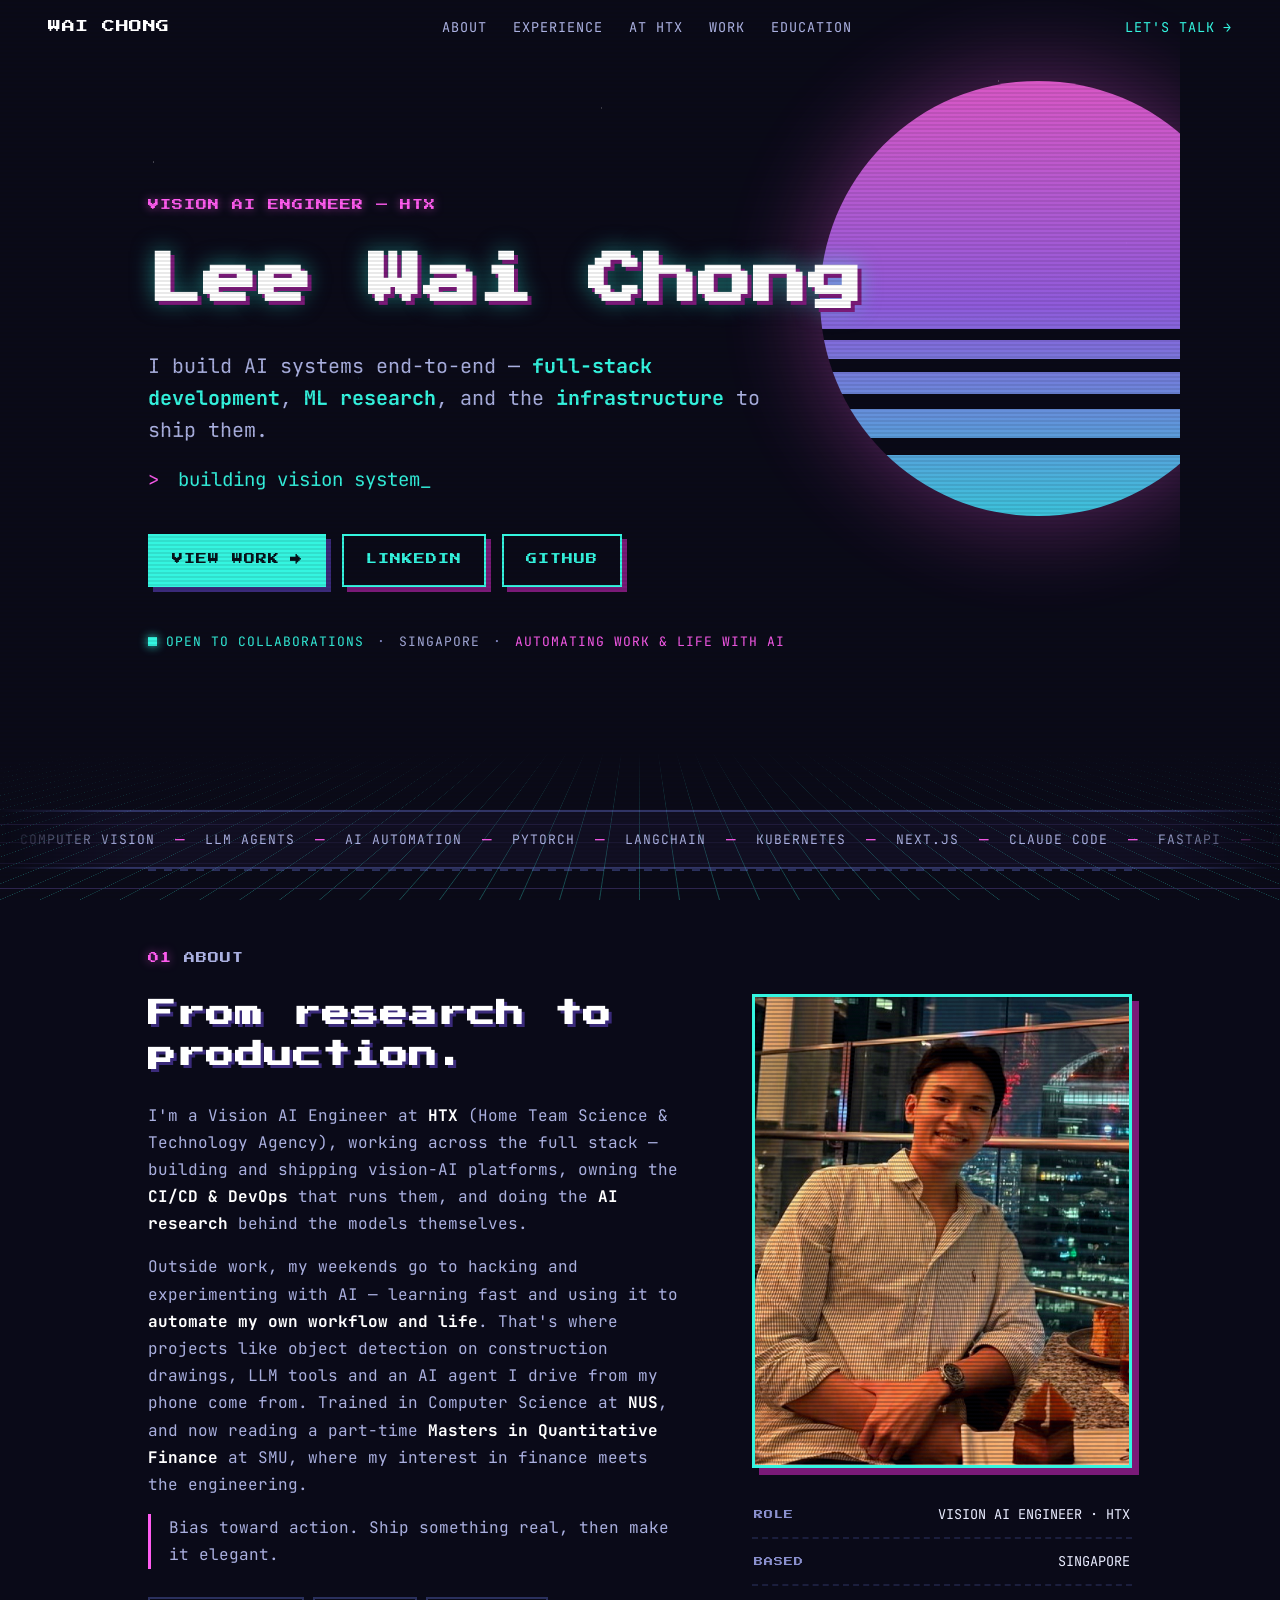
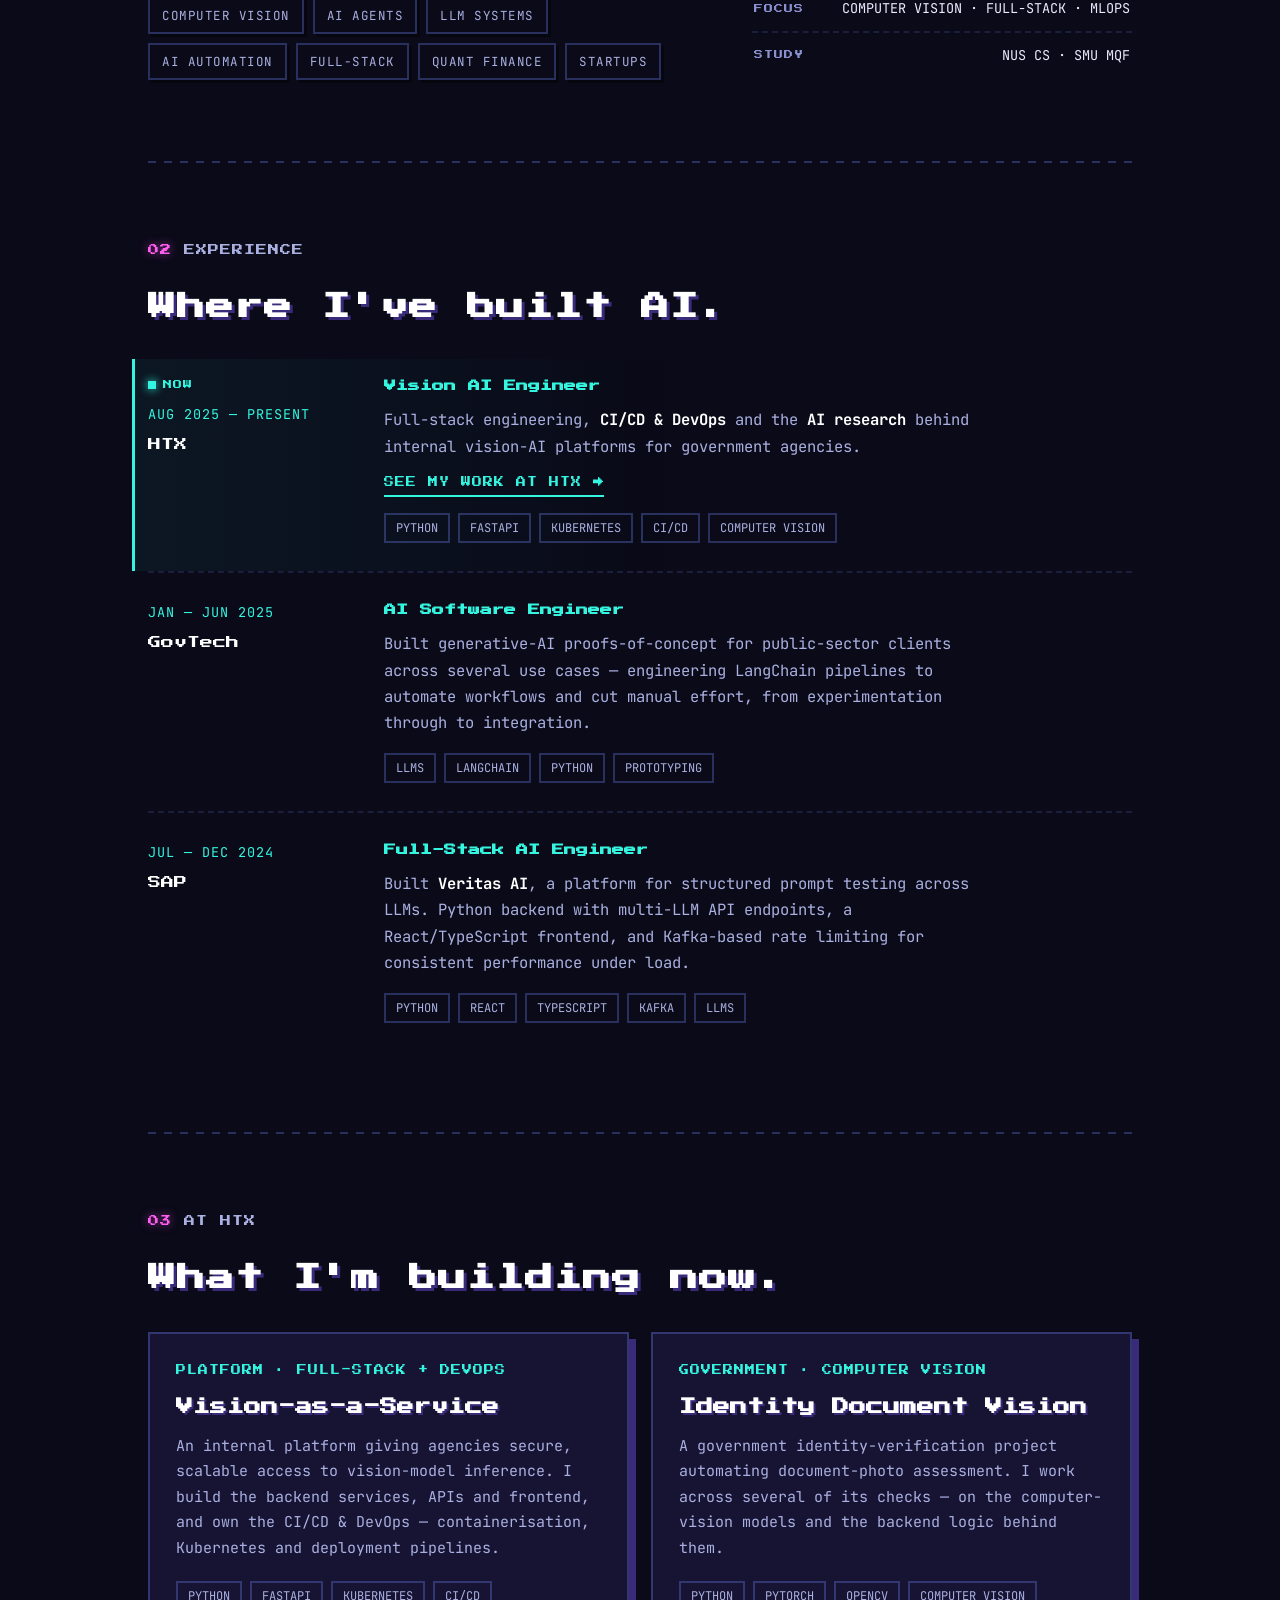
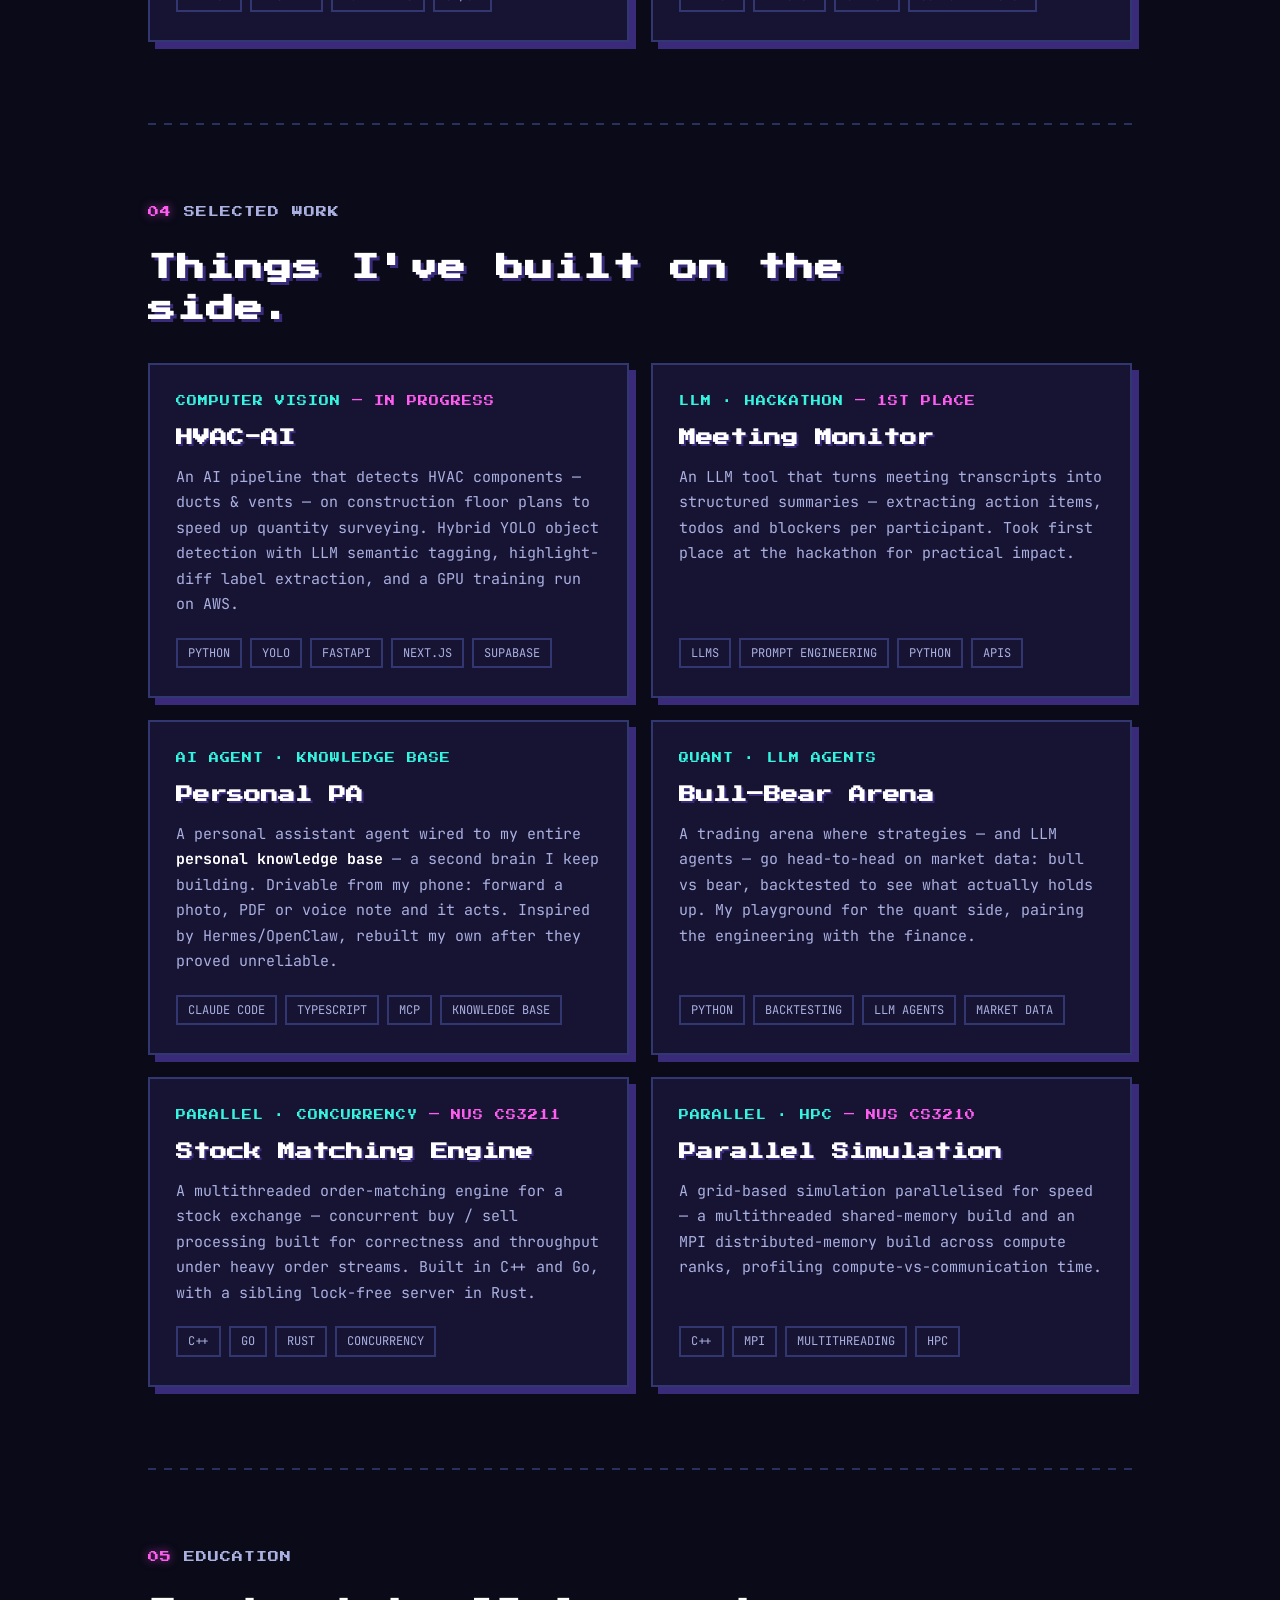
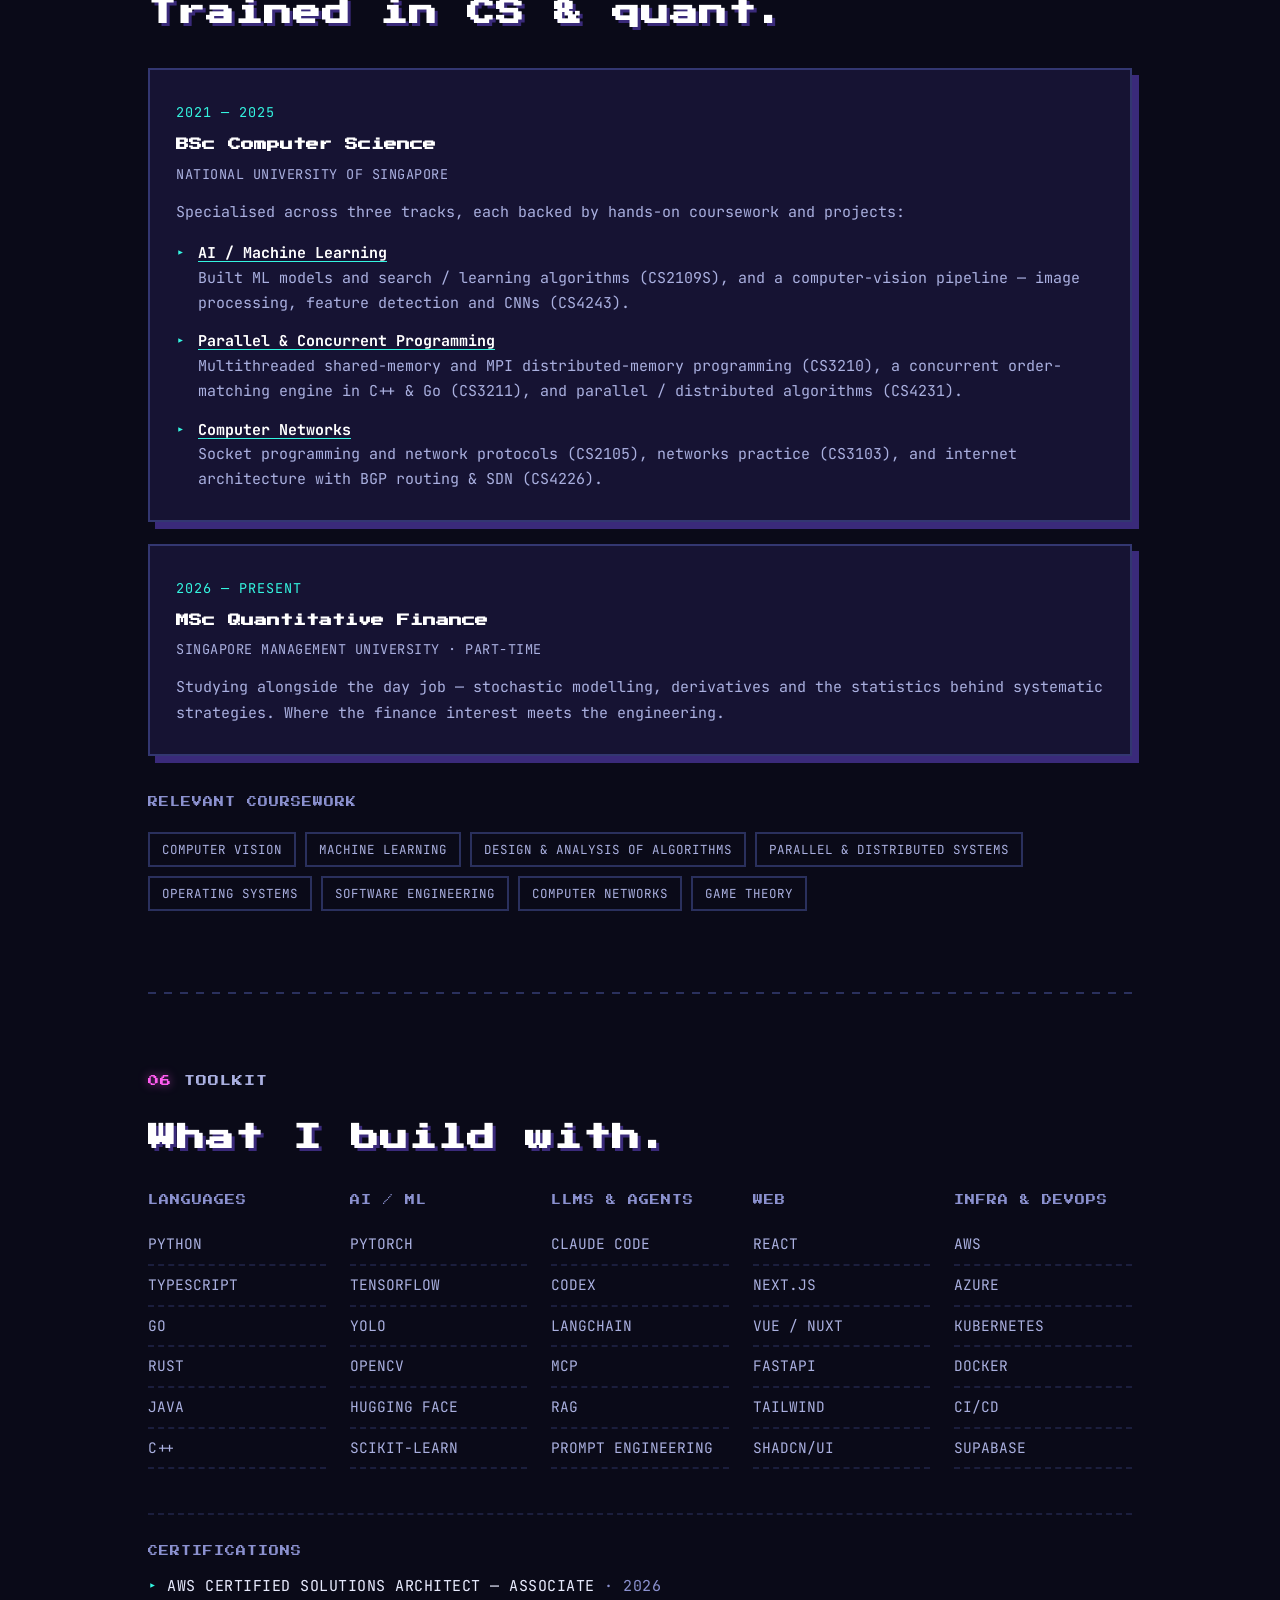
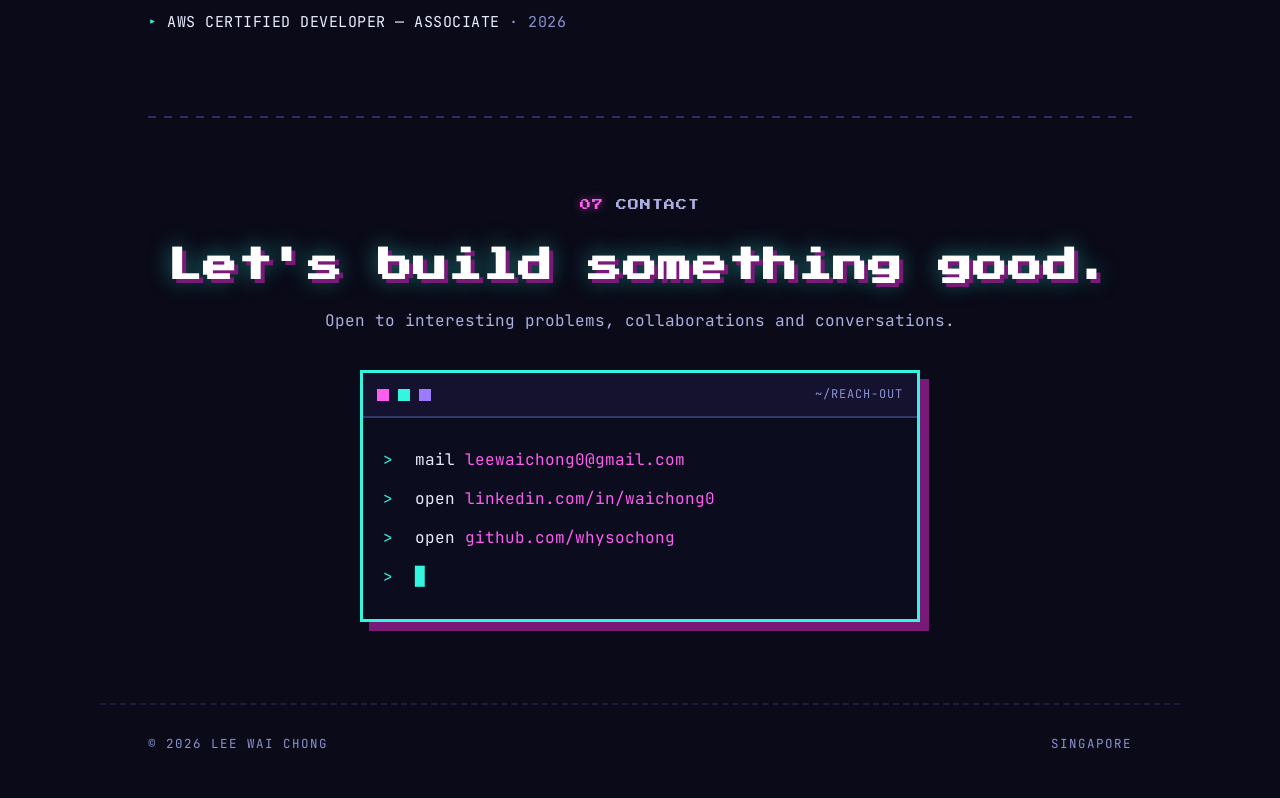
==== index.html @ 481d1ac8 "Personal site: retro-future 8-bit/synthwave profile page Static one-page profile/resume. Hero with s" ====
<!DOCTYPE html>
<html lang="en">
<head>
  <meta charset="UTF-8" />
  <meta name="viewport" content="width=device-width, initial-scale=1.0" />
  <title>Lee Wai Chong — Vision AI Engineer</title>
  <meta name="description" content="Lee Wai Chong — Vision AI Engineer at HTX. I build AI systems end-to-end: full-stack, ML research, and the infrastructure to ship them." />
  <meta property="og:title" content="Lee Wai Chong — Vision AI Engineer" />
  <meta property="og:description" content="I build AI systems end-to-end. HTX · NUS · SMU." />
  <meta property="og:type" content="website" />

  <link rel="preconnect" href="https://fonts.googleapis.com" />
  <link rel="preconnect" href="https://fonts.gstatic.com" crossorigin />
  <link href="https://fonts.googleapis.com/css2?family=JetBrains+Mono:wght@400;500;700&family=Press+Start+2P&display=swap" rel="stylesheet" />

  <link rel="stylesheet" href="styles.css" />
</head>
<body>
  <div class="stars" aria-hidden="true"></div>
  <div class="grid-floor" aria-hidden="true"></div>
  <div class="scanlines" aria-hidden="true"></div>

  <!-- Nav -->
  <header class="nav" id="nav">
    <a class="brand" href="#top">WAI CHONG</a>
    <nav class="nav-links">
      <a href="#about">About</a>
      <a href="#experience">Experience</a>
      <a href="#htx">At HTX</a>
      <a href="#work">Work</a>
      <a href="#education">Education</a>
    </nav>
    <a class="nav-cta" href="#contact">Let's talk <span>→</span></a>
  </header>

  <main id="top">
    <!-- HERO -->
    <section class="hero">
      <div class="sun" aria-hidden="true"></div>
      <div class="particles" aria-hidden="true"><i></i><i></i><i></i><i></i><i></i><i></i><i></i><i></i><i></i></div>
      <div class="hero-inner">
        <p class="eyebrow reveal">Vision AI Engineer — HTX</p>
        <h1 class="hero-name reveal" data-text="Lee Wai Chong">Lee Wai Chong</h1>
        <p class="hero-tagline reveal">
          I build AI systems end-to-end — <strong>full-stack development</strong>,
          <strong>ML research</strong>, and the <strong>infrastructure</strong> to ship them.
        </p>
        <p class="hero-type reveal"><span class="tp">&gt;</span> <span id="tw"></span><span class="tw-caret">_</span></p>
        <div class="hero-actions reveal">
          <a class="btn btn-solid" href="#work">View work <span>→</span></a>
          <a class="btn btn-line" href="https://sg.linkedin.com/in/waichong0" target="_blank" rel="noopener">LinkedIn</a>
          <a class="btn btn-line" href="https://github.com/whysochong" target="_blank" rel="noopener">GitHub</a>
        </div>
        <div class="hero-meta reveal">
          <span class="avail"><span class="dot"></span> Open to collaborations</span>
          <span class="sep">·</span>
          <span>Singapore</span>
          <span class="sep">·</span>
          <span class="creed">Automating work &amp; life with AI</span>
        </div>
      </div>
    </section>

    <!-- Tech marquee -->
    <div class="marquee" aria-hidden="true">
      <div class="marquee-track">
        <span>Computer Vision</span><i>—</i><span>LLM Agents</span><i>—</i><span>AI Automation</span><i>—</i><span>PyTorch</span><i>—</i><span>LangChain</span><i>—</i><span>Kubernetes</span><i>—</i><span>Next.js</span><i>—</i><span>Claude Code</span><i>—</i><span>FastAPI</span><i>—</i><span>AWS</span><i>—</i><span>Go</span><i>—</i><span>Rust</span><i>—</i>
        <span>Computer Vision</span><i>—</i><span>LLM Agents</span><i>—</i><span>AI Automation</span><i>—</i><span>PyTorch</span><i>—</i><span>LangChain</span><i>—</i><span>Kubernetes</span><i>—</i><span>Next.js</span><i>—</i><span>Claude Code</span><i>—</i><span>FastAPI</span><i>—</i><span>AWS</span><i>—</i><span>Go</span><i>—</i><span>Rust</span><i>—</i>
      </div>
    </div>

    <!-- ABOUT -->
    <section class="section" id="about">
      <div class="sec-label reveal"><span class="num">01</span> About</div>
      <div class="about-grid">
        <div class="about-lead reveal">
          <h2 class="sec-title">From research to production.</h2>
          <p>
            I'm a Vision AI Engineer at <strong>HTX</strong> (Home Team Science &amp; Technology Agency),
            working across the full stack — building and shipping vision-AI platforms, owning the
            <strong>CI/CD &amp; DevOps</strong> that runs them, and doing the <strong>AI research</strong>
            behind the models themselves.
          </p>
          <p>
            Outside work, my weekends go to hacking and experimenting with AI — learning fast and using
            it to <strong>automate my own workflow and life</strong>. That's where projects like object
            detection on construction drawings, LLM tools and an AI agent I drive from my phone come
            from. Trained in Computer Science at <strong>NUS</strong>, and now reading a part-time
            <strong>Masters in Quantitative Finance</strong> at SMU, where my interest in finance meets
            the engineering.
          </p>
          <p class="about-stance">
            Bias toward action. Ship something real, then make it elegant.
          </p>

          <ul class="focus-list">
            <li>Computer Vision</li>
            <li>AI Agents</li>
            <li>LLM Systems</li>
            <li>AI Automation</li>
            <li>Full-Stack</li>
            <li>Quant Finance</li>
            <li>Startups</li>
          </ul>
        </div>

        <aside class="about-side reveal">
          <figure class="portrait">
            <img src="assets/portrait.jpg" alt="Lee Wai Chong" loading="lazy" />
          </figure>
          <dl class="facts">
            <div><dt>Role</dt><dd>Vision AI Engineer · HTX</dd></div>
            <div><dt>Based</dt><dd>Singapore</dd></div>
            <div><dt>Focus</dt><dd>Computer Vision · Full-Stack · MLOps</dd></div>
            <div><dt>Study</dt><dd>NUS CS · SMU MQF</dd></div>
          </dl>
        </aside>
      </div>
    </section>

    <!-- EXPERIENCE -->
    <section class="section" id="experience">
      <div class="sec-label reveal"><span class="num">02</span> Experience</div>
      <h2 class="sec-title reveal">Where I've built AI.</h2>

      <ol class="xp">
        <li class="xp-item current reveal">
          <div class="xp-meta">
            <span class="now-badge"><span class="dot"></span> Now</span>
            <span class="xp-date">Aug 2025 — Present</span>
            <span class="xp-co">HTX</span>
          </div>
          <div class="xp-body">
            <h3>Vision AI Engineer</h3>
            <p>
              Full-stack engineering, <strong>CI/CD &amp; DevOps</strong> and the <strong>AI research</strong>
              behind internal vision-AI platforms for government agencies.
            </p>
            <a class="xp-link" href="#htx">See my work at HTX →</a>
            <ul class="xp-tags"><li>Python</li><li>FastAPI</li><li>Kubernetes</li><li>CI/CD</li><li>Computer Vision</li></ul>
          </div>
        </li>
        <li class="xp-item reveal">
          <div class="xp-meta">
            <span class="xp-date">Jan — Jun 2025</span>
            <span class="xp-co">GovTech</span>
          </div>
          <div class="xp-body">
            <h3>AI Software Engineer</h3>
            <p>
              Built generative-AI proofs-of-concept for public-sector clients across several use cases —
              engineering LangChain pipelines to automate workflows and cut manual effort, from
              experimentation through to integration.
            </p>
            <ul class="xp-tags"><li>LLMs</li><li>LangChain</li><li>Python</li><li>Prototyping</li></ul>
          </div>
        </li>
        <li class="xp-item reveal">
          <div class="xp-meta">
            <span class="xp-date">Jul — Dec 2024</span>
            <span class="xp-co">SAP</span>
          </div>
          <div class="xp-body">
            <h3>Full-Stack AI Engineer</h3>
            <p>
              Built <strong>Veritas AI</strong>, a platform for structured prompt testing across LLMs.
              Python backend with multi-LLM API endpoints, a React/TypeScript frontend, and Kafka-based
              rate limiting for consistent performance under load.
            </p>
            <ul class="xp-tags"><li>Python</li><li>React</li><li>TypeScript</li><li>Kafka</li><li>LLMs</li></ul>
          </div>
        </li>
      </ol>
    </section>

    <!-- AT HTX -->
    <section class="section" id="htx">
      <div class="sec-label reveal"><span class="num">03</span> At HTX</div>
      <h2 class="sec-title reveal">What I'm building now.</h2>
      <div class="work-grid">
        <article class="card reveal">
          <span class="card-cat">Platform · Full-Stack + DevOps</span>
          <h3 class="card-title">Vision-as-a-Service</h3>
          <p class="card-desc">
            An internal platform giving agencies secure, scalable access to vision-model inference. I
            build the backend services, APIs and frontend, and own the CI/CD &amp; DevOps —
            containerisation, Kubernetes and deployment pipelines.
          </p>
          <ul class="card-tags"><li>Python</li><li>FastAPI</li><li>Kubernetes</li><li>CI/CD</li></ul>
        </article>
        <article class="card reveal">
          <span class="card-cat">Government · Computer Vision</span>
          <h3 class="card-title">Identity Document Vision</h3>
          <p class="card-desc">
            A government identity-verification project automating document-photo assessment. I work
            across several of its checks — on the computer-vision models and the backend logic
            behind them.
          </p>
          <ul class="card-tags"><li>Python</li><li>PyTorch</li><li>OpenCV</li><li>Computer Vision</li></ul>
        </article>
      </div>
    </section>

    <!-- WORK -->
    <section class="section" id="work">
      <div class="sec-label reveal"><span class="num">04</span> Selected Work</div>
      <h2 class="sec-title reveal">Things I've built on the side.</h2>

      <div class="work-grid">
        <article class="card reveal">
          <span class="card-cat">Computer Vision <em>— in progress</em></span>
          <h3 class="card-title">HVAC-AI</h3>
          <p class="card-desc">
            An AI pipeline that detects HVAC components — ducts &amp; vents — on construction floor plans
            to speed up quantity surveying. Hybrid YOLO object detection with LLM semantic tagging,
            highlight-diff label extraction, and a GPU training run on AWS.
          </p>
          <ul class="card-tags"><li>Python</li><li>YOLO</li><li>FastAPI</li><li>Next.js</li><li>Supabase</li></ul>
        </article>

        <article class="card reveal">
          <span class="card-cat">LLM · Hackathon <em>— 1st place</em></span>
          <h3 class="card-title">Meeting Monitor</h3>
          <p class="card-desc">
            An LLM tool that turns meeting transcripts into structured summaries — extracting action
            items, todos and blockers per participant. Took first place at the hackathon for practical
            impact.
          </p>
          <ul class="card-tags"><li>LLMs</li><li>Prompt Engineering</li><li>Python</li><li>APIs</li></ul>
        </article>

        <article class="card reveal">
          <span class="card-cat">AI Agent · Knowledge Base</span>
          <h3 class="card-title">Personal PA</h3>
          <p class="card-desc">
            A personal assistant agent wired to my entire <strong>personal knowledge base</strong> — a
            second brain I keep building. Drivable from my phone: forward a photo, PDF or voice note and
            it acts. Inspired by Hermes/OpenClaw, rebuilt my own after they proved unreliable.
          </p>
          <ul class="card-tags"><li>Claude Code</li><li>TypeScript</li><li>MCP</li><li>Knowledge Base</li></ul>
        </article>

        <article class="card reveal">
          <span class="card-cat">Quant · LLM Agents</span>
          <h3 class="card-title">Bull–Bear Arena</h3>
          <p class="card-desc">
            A trading arena where strategies — and LLM agents — go head-to-head on market data: bull vs
            bear, backtested to see what actually holds up. My playground for the quant side, pairing the
            engineering with the finance.
          </p>
          <ul class="card-tags"><li>Python</li><li>Backtesting</li><li>LLM Agents</li><li>Market Data</li></ul>
        </article>

        <article class="card reveal">
          <span class="card-cat">Parallel · Concurrency <em>— NUS CS3211</em></span>
          <h3 class="card-title">Stock Matching Engine</h3>
          <p class="card-desc">
            A multithreaded order-matching engine for a stock exchange — concurrent buy / sell
            processing built for correctness and throughput under heavy order streams. Built in C++ and
            Go, with a sibling lock-free server in Rust.
          </p>
          <ul class="card-tags"><li>C++</li><li>Go</li><li>Rust</li><li>Concurrency</li></ul>
        </article>

        <article class="card reveal">
          <span class="card-cat">Parallel · HPC <em>— NUS CS3210</em></span>
          <h3 class="card-title">Parallel Simulation</h3>
          <p class="card-desc">
            A grid-based simulation parallelised for speed — a multithreaded shared-memory build and an
            MPI distributed-memory build across compute ranks, profiling compute-vs-communication time.
          </p>
          <ul class="card-tags"><li>C++</li><li>MPI</li><li>Multithreading</li><li>HPC</li></ul>
        </article>
      </div>
    </section>

    <!-- EDUCATION -->
    <section class="section" id="education">
      <div class="sec-label reveal"><span class="num">05</span> Education</div>
      <h2 class="sec-title reveal">Trained in CS &amp; quant.</h2>

      <div class="edu-grid">
        <div class="edu-card reveal">
          <span class="edu-when">2021 — 2025</span>
          <h3>BSc Computer Science</h3>
          <p class="edu-school">National University of Singapore</p>
          <p class="edu-note">Specialised across three tracks, each backed by hands-on coursework and projects:</p>
          <ul class="spec-list">
            <li>
              <strong><u>AI / Machine Learning</u></strong><br />
              Built ML models and search / learning algorithms (CS2109S), and a computer-vision pipeline
              — image processing, feature detection and CNNs (CS4243).
            </li>
            <li>
              <strong><u>Parallel &amp; Concurrent Programming</u></strong><br />
              Multithreaded shared-memory and MPI distributed-memory programming (CS3210), a concurrent
              order-matching engine in C++ &amp; Go (CS3211), and parallel / distributed algorithms (CS4231).
            </li>
            <li>
              <strong><u>Computer Networks</u></strong><br />
              Socket programming and network protocols (CS2105), networks practice (CS3103), and internet
              architecture with BGP routing &amp; SDN (CS4226).
            </li>
          </ul>
        </div>
        <div class="edu-card reveal">
          <span class="edu-when">2026 — Present</span>
          <h3>MSc Quantitative Finance</h3>
          <p class="edu-school">Singapore Management University · part-time</p>
          <p class="edu-note">
            Studying alongside the day job — stochastic modelling, derivatives and the statistics behind
            systematic strategies. Where the finance interest meets the engineering.
          </p>
        </div>
      </div>

      <div class="edu-course reveal">
        <span class="mini-label">Relevant coursework</span>
        <ul class="chips">
          <li>Computer Vision</li><li>Machine Learning</li><li>Design &amp; Analysis of Algorithms</li>
          <li>Parallel &amp; Distributed Systems</li><li>Operating Systems</li><li>Software Engineering</li>
          <li>Computer Networks</li><li>Game Theory</li>
        </ul>
      </div>
    </section>

    <!-- TOOLKIT -->
    <section class="section" id="stack">
      <div class="sec-label reveal"><span class="num">06</span> Toolkit</div>
      <h2 class="sec-title reveal">What I build with.</h2>

      <div class="stack-grid">
        <div class="stack-col reveal">
          <span class="mini-label">Languages</span>
          <ul><li>Python</li><li>TypeScript</li><li>Go</li><li>Rust</li><li>Java</li><li>C++</li></ul>
        </div>
        <div class="stack-col reveal">
          <span class="mini-label">AI / ML</span>
          <ul><li>PyTorch</li><li>TensorFlow</li><li>YOLO</li><li>OpenCV</li><li>Hugging Face</li><li>scikit-learn</li></ul>
        </div>
        <div class="stack-col reveal">
          <span class="mini-label">LLMs &amp; Agents</span>
          <ul><li>Claude Code</li><li>Codex</li><li>LangChain</li><li>MCP</li><li>RAG</li><li>Prompt Engineering</li></ul>
        </div>
        <div class="stack-col reveal">
          <span class="mini-label">Web</span>
          <ul><li>React</li><li>Next.js</li><li>Vue / Nuxt</li><li>FastAPI</li><li>Tailwind</li><li>shadcn/ui</li></ul>
        </div>
        <div class="stack-col reveal">
          <span class="mini-label">Infra &amp; DevOps</span>
          <ul><li>AWS</li><li>Azure</li><li>Kubernetes</li><li>Docker</li><li>CI/CD</li><li>Supabase</li></ul>
        </div>
      </div>

      <div class="certs reveal">
        <span class="mini-label">Certifications</span>
        <ul class="cert-list">
          <li>AWS Certified Solutions Architect — Associate <span class="dim">· 2026</span></li>
          <li>AWS Certified Developer — Associate <span class="dim">· 2026</span></li>
        </ul>
      </div>
    </section>

    <!-- CONTACT -->
    <section class="section contact" id="contact">
      <div class="sec-label reveal"><span class="num">07</span> Contact</div>
      <h2 class="contact-title reveal">Let's build something good.</h2>
      <p class="contact-sub reveal">Open to interesting problems, collaborations and conversations.</p>

      <div class="terminal reveal">
        <div class="term-bar">
          <span class="tdot"></span><span class="tdot"></span><span class="tdot"></span>
          <span class="term-name">~/reach-out</span>
        </div>
        <div class="term-body">
          <p><span class="tp">&gt;</span> mail <a href="mailto:leewaichong0@gmail.com">leewaichong0@gmail.com</a></p>
          <p><span class="tp">&gt;</span> open <a href="https://sg.linkedin.com/in/waichong0" target="_blank" rel="noopener">linkedin.com/in/waichong0</a></p>
          <p><span class="tp">&gt;</span> open <a href="https://github.com/whysochong" target="_blank" rel="noopener">github.com/whysochong</a></p>
          <p class="term-last"><span class="tp">&gt;</span> <span class="tcaret">█</span></p>
        </div>
      </div>
    </section>

    <footer class="footer">
      <span>© <span id="year"></span> Lee Wai Chong</span>
      <span class="foot-loc">Singapore</span>
    </footer>
  </main>

  <script src="script.js"></script>
</body>
</html>
---- styles.css ----
/* ============================================================
   Lee Wai Chong — Vision AI Engineer
   Aesthetic: retro-future 8-bit / synthwave arcade.
   Pixel titles (Press Start 2P) + readable mono body
   (JetBrains Mono). Neon on deep indigo, CRT scanlines,
   synthwave grid floor, pixel-window panels.
   ============================================================ */

:root {
  --bg:       #0a0a18;
  --bg-2:     #14122e;
  --panel:    #161333;
  --panel-2:  #1d1942;

  --text:     #e9ecff;
  --muted:    #aab0e0;
  --dim:      #8b91cf;

  --cyan:     #34f5e0;
  --magenta:  #ff5cf0;
  --violet:   #9d7bff;
  --magenta-deep: #7a1a78;
  --violet-deep:  #3a2a7a;

  --line:     rgba(120, 140, 255, 0.16);
  --line-2:   rgba(120, 140, 255, 0.30);

  --font-pixel: 'Press Start 2P', monospace;
  --font-body:  'JetBrains Mono', ui-monospace, monospace;

  --maxw: 1080px;
  --ease: cubic-bezier(0.22, 1, 0.36, 1);
}

* { margin: 0; padding: 0; box-sizing: border-box; }
html { scroll-behavior: smooth; -webkit-font-smoothing: antialiased; }
body {
  background: var(--bg); color: var(--text);
  font-family: var(--font-body); font-size: 16px; line-height: 1.7;
  position: relative; overflow-x: hidden;
}
a { color: inherit; text-decoration: none; }
strong { color: #fff; font-weight: 700; }
::selection { background: var(--magenta); color: #0a0a18; }

/* ---------- Background ---------- */
.stars {
  position: fixed; inset: 0; z-index: -3; pointer-events: none;
  background-image:
    radial-gradient(1px 1px at 12% 18%, rgba(255,255,255,0.7), transparent),
    radial-gradient(1px 1px at 28% 42%, rgba(52,245,224,0.6), transparent),
    radial-gradient(1px 1px at 47% 12%, rgba(255,255,255,0.5), transparent),
    radial-gradient(1px 1px at 63% 33%, rgba(157,123,255,0.6), transparent),
    radial-gradient(1px 1px at 78% 9%, rgba(255,255,255,0.6), transparent),
    radial-gradient(1px 1px at 88% 27%, rgba(255,92,240,0.5), transparent),
    radial-gradient(1px 1px at 38% 60%, rgba(255,255,255,0.4), transparent),
    radial-gradient(1px 1px at 70% 55%, rgba(52,245,224,0.4), transparent);
  background-repeat: no-repeat;
  -webkit-mask-image: linear-gradient(180deg, #000 0%, transparent 60%);
  mask-image: linear-gradient(180deg, #000 0%, transparent 60%);
}
.grid-floor { position: fixed; bottom: 0; left: 0; right: 0; height: 40vh; z-index: -3; pointer-events: none; perspective: 340px; opacity: 0.3; }
.grid-floor::before {
  content: ""; position: absolute; inset: -60% -50% 0 -50%;
  transform: rotateX(75deg); transform-origin: bottom center;
  background-image:
    repeating-linear-gradient(90deg, transparent 0 39px, var(--cyan) 39px 40px),
    repeating-linear-gradient(0deg, transparent 0 39px, var(--violet) 39px 40px);
  background-size: 40px 40px;
  -webkit-mask-image: linear-gradient(0deg, #000, transparent 72%);
  mask-image: linear-gradient(0deg, #000, transparent 72%);
  animation: floor 2.6s linear infinite;
}
@keyframes floor { to { background-position: 0 40px, 0 40px; } }
.scanlines {
  position: fixed; inset: 0; z-index: 60; pointer-events: none; opacity: 0.28; mix-blend-mode: multiply;
  background: repeating-linear-gradient(0deg, rgba(0,0,0,0) 0 2px, rgba(0,0,0,0.3) 2px 4px);
}

/* ---------- Nav ---------- */
.nav {
  position: fixed; top: 0; left: 0; right: 0; z-index: 100;
  display: flex; align-items: center; justify-content: space-between;
  padding: 16px clamp(18px, 5vw, 48px);
  transition: background 0.3s, border-color 0.3s; border-bottom: 2px solid transparent;
}
.nav.scrolled { background: rgba(10, 10, 24, 0.88); border-bottom-color: var(--line-2); }
.brand { font-family: var(--font-pixel); font-size: 13px; color: #fff; letter-spacing: 0.5px; }
.nav-links { display: flex; gap: 26px; }
.nav-links a { font-size: 13.5px; text-transform: uppercase; letter-spacing: 1px; color: var(--muted); transition: color 0.2s, text-shadow 0.2s; }
.nav-links a:hover { color: var(--cyan); text-shadow: 0 0 10px var(--cyan); }
.nav-cta { font-size: 13.5px; text-transform: uppercase; letter-spacing: 1px; color: var(--cyan); display: inline-flex; gap: 8px; }
.nav-cta span { transition: transform 0.2s var(--ease); }
.nav-cta:hover span { transform: translateX(4px); }
@media (max-width: 760px) { .nav-links { display: none; } }

/* ---------- Hero ---------- */
.hero { min-height: 90vh; display: flex; align-items: center; max-width: var(--maxw); margin: 0 auto; padding: 118px clamp(18px, 5vw, 48px) 78px; position: relative; overflow: hidden; }
.hero::after {
  content: ""; position: absolute; left: 0; right: 0; top: -4px; height: 2px; pointer-events: none; z-index: 2;
  background: linear-gradient(90deg, transparent, rgba(52, 245, 224, 0.5) 50%, transparent);
  animation: heroSweep 7s ease-in-out infinite;
}
@keyframes heroSweep { 0%, 100% { transform: translateY(0); opacity: 0; } 8% { opacity: 0.5; } 88% { opacity: 0.5; } 99% { transform: translateY(86vh); opacity: 0; } }

/* RGB-split glitch on the name (fires briefly each cycle) */
.hero-name { position: relative; }
.hero-name::before, .hero-name::after {
  content: attr(data-text); position: absolute; top: 0; left: 0; width: 100%;
  color: #fff; letter-spacing: inherit; pointer-events: none; opacity: 0;
}
.hero-name::before { text-shadow: -2px 0 var(--magenta); animation: glitchA 3.2s infinite; }
.hero-name::after  { text-shadow: 2px 0 var(--cyan);     animation: glitchB 3.5s infinite; }
@keyframes glitchA {
  0%, 90%, 100% { opacity: 0; transform: translateX(0); -webkit-clip-path: inset(0 0 100% 0); clip-path: inset(0 0 100% 0); }
  91% { opacity: 0.85; transform: translateX(-3px); -webkit-clip-path: inset(8% 0 64% 0); clip-path: inset(8% 0 64% 0); }
  93% { opacity: 0.85; transform: translateX(3px);  -webkit-clip-path: inset(52% 0 20% 0); clip-path: inset(52% 0 20% 0); }
  95% { opacity: 0.85; transform: translateX(-2px); -webkit-clip-path: inset(28% 0 46% 0); clip-path: inset(28% 0 46% 0); }
  97% { opacity: 0; transform: translateX(0); }
}
@keyframes glitchB {
  0%, 90%, 100% { opacity: 0; transform: translateX(0); -webkit-clip-path: inset(0 0 100% 0); clip-path: inset(0 0 100% 0); }
  92% { opacity: 0.85; transform: translateX(3px);  -webkit-clip-path: inset(20% 0 54% 0); clip-path: inset(20% 0 54% 0); }
  94% { opacity: 0.85; transform: translateX(-3px); -webkit-clip-path: inset(60% 0 12% 0); clip-path: inset(60% 0 12% 0); }
  96% { opacity: 0.85; transform: translateX(2px);  -webkit-clip-path: inset(40% 0 36% 0); clip-path: inset(40% 0 36% 0); }
  97% { opacity: 0; transform: translateX(0); }
}
.hero-inner { width: 100%; position: relative; z-index: 1; }

/* synthwave sun rising behind the hero */
.sun {
  position: absolute; z-index: 0; pointer-events: none;
  top: 10%; right: -7%; width: clamp(240px, 34vw, 460px); height: clamp(240px, 34vw, 460px); border-radius: 50%;
  background:
    linear-gradient(180deg, transparent 0 57%, var(--bg) 57% 59.5%, transparent 59.5% 64%, var(--bg) 64% 67%, transparent 67% 72%, var(--bg) 72% 75.5%, transparent 75.5% 82%, var(--bg) 82% 86%, transparent 86% 100%),
    linear-gradient(180deg, #ff66e6 0%, #a86bff 52%, #46e6ff 100%);
  filter: drop-shadow(0 0 50px rgba(255, 92, 240, 0.45));
  opacity: 0.85; animation: sunRise 1.3s var(--ease) both, sunPulse 5s ease-in-out 1.3s infinite;
}
@keyframes sunRise { from { transform: translateY(150px); opacity: 0; } to { transform: translateY(0); opacity: 0.85; } }
@keyframes sunPulse {
  0%, 100% { transform: translateY(0) scale(1); filter: drop-shadow(0 0 44px rgba(255, 92, 240, 0.4)); }
  50% { transform: translateY(-10px) scale(1.03); filter: drop-shadow(0 0 74px rgba(120, 140, 255, 0.55)); }
}

/* floating pixel particles */
.particles { position: absolute; inset: 0; z-index: 0; pointer-events: none; overflow: hidden; }
.particles i { position: absolute; bottom: -12px; width: 6px; height: 6px; opacity: 0; animation: floatUp linear infinite; }
.particles i:nth-child(1) { left: 7%;  background: var(--cyan);    animation-duration: 9s;  animation-delay: 0s; }
.particles i:nth-child(2) { left: 19%; background: var(--magenta); animation-duration: 12s; animation-delay: 2s; width: 4px; height: 4px; }
.particles i:nth-child(3) { left: 31%; background: var(--violet);  animation-duration: 10s; animation-delay: 4s; }
.particles i:nth-child(4) { left: 44%; background: var(--cyan);    animation-duration: 13s; animation-delay: 1s; width: 4px; height: 4px; }
.particles i:nth-child(5) { left: 56%; background: var(--magenta); animation-duration: 8s;  animation-delay: 5s; }
.particles i:nth-child(6) { left: 67%; background: var(--cyan);    animation-duration: 11s; animation-delay: 3s; width: 8px; height: 8px; }
.particles i:nth-child(7) { left: 78%; background: var(--violet);  animation-duration: 14s; animation-delay: 6s; }
.particles i:nth-child(8) { left: 88%; background: var(--magenta); animation-duration: 10s; animation-delay: 2.5s; width: 4px; height: 4px; }
.particles i:nth-child(9) { left: 96%; background: var(--cyan);    animation-duration: 12s; animation-delay: 4.5s; }
@keyframes floatUp { 0% { transform: translateY(0); opacity: 0; } 12% { opacity: 0.75; } 88% { opacity: 0.75; } 100% { transform: translateY(-92vh); opacity: 0; } }

.hero-type { font-family: var(--font-body); font-size: clamp(15px, 1.8vw, 19px); color: var(--cyan); margin-top: 18px; min-height: 1.5em; }
.hero-type .tp { color: var(--magenta); margin-right: 8px; }
.tw-caret { color: var(--cyan); animation: blink 1.05s steps(1) infinite; }
.eyebrow { font-family: var(--font-pixel); font-size: 11px; letter-spacing: 1px; color: var(--magenta); text-shadow: 0 0 10px rgba(255, 92, 240, 0.6); margin-bottom: 26px; text-transform: uppercase; }
.hero-name {
  font-family: var(--font-pixel); font-size: clamp(21px, 6vw, 54px); line-height: 1.45; letter-spacing: 1px; color: #fff;
  text-shadow: 4px 4px 0 var(--magenta-deep), 0 0 22px rgba(52, 245, 224, 0.5);
}
.hero-tagline { font-size: clamp(16px, 1.9vw, 20px); color: var(--muted); line-height: 1.6; max-width: 620px; margin-top: 30px; }
.hero-tagline strong { color: var(--cyan); }
.hero-actions { display: flex; flex-wrap: wrap; gap: 16px; margin-top: 38px; }
.btn {
  font-family: var(--font-pixel); font-size: 11px; text-transform: uppercase; letter-spacing: 1px;
  padding: 15px 22px; border: 2px solid var(--cyan); display: inline-flex; align-items: center; gap: 10px;
  transition: transform 0.12s var(--ease), box-shadow 0.12s var(--ease), background 0.2s, color 0.2s;
}
.btn-solid { background: var(--cyan); color: #07121a; box-shadow: 5px 5px 0 var(--violet-deep); }
.btn-solid:hover { transform: translate(2px, 2px); box-shadow: 3px 3px 0 var(--violet-deep); }
.btn-line { background: transparent; color: var(--cyan); box-shadow: 5px 5px 0 var(--magenta-deep); }
.btn-line:hover { background: rgba(52, 245, 224, 0.12); transform: translate(2px, 2px); box-shadow: 3px 3px 0 var(--magenta-deep); }
.hero-meta { display: flex; flex-wrap: wrap; align-items: center; gap: 9px 13px; margin-top: 44px; font-size: 13px; color: var(--muted); text-transform: uppercase; letter-spacing: 1px; }
.hero-meta .sep { color: var(--dim); }
.avail { display: inline-flex; align-items: center; gap: 9px; color: var(--cyan); }
.hero-meta .creed { color: var(--magenta); }
.dot { width: 9px; height: 9px; background: var(--cyan); box-shadow: 0 0 10px var(--cyan); animation: blink 1.1s steps(1) infinite; }
@keyframes blink { 50% { opacity: 0.25; } }

/* ---------- Sections ---------- */
.section { max-width: var(--maxw); margin: 0 auto; padding: clamp(60px, 9vh, 100px) clamp(18px, 5vw, 48px); position: relative; }
.section + .section::before, #about::before { content: ""; position: absolute; top: 0; left: clamp(18px, 5vw, 48px); right: clamp(18px, 5vw, 48px); height: 2px; background: repeating-linear-gradient(90deg, var(--line-2) 0 8px, transparent 8px 16px); }
.sec-label { font-family: var(--font-pixel); font-size: 11px; letter-spacing: 1px; text-transform: uppercase; color: var(--muted); margin-bottom: 26px; display: flex; align-items: center; gap: 12px; }
.sec-label .num { color: var(--magenta); text-shadow: 0 0 10px rgba(255, 92, 240, 0.6); }
.sec-title { font-family: var(--font-pixel); font-size: clamp(16px, 2.8vw, 28px); line-height: 1.45; color: #fff; letter-spacing: 1px; text-shadow: 3px 3px 0 var(--violet-deep); max-width: 820px; }

.reveal { opacity: 0; transform: translateY(20px); transition: opacity 0.5s var(--ease), transform 0.5s var(--ease); }
.reveal.in { opacity: 1; transform: none; }

/* ---------- About ---------- */
.about-grid { display: grid; grid-template-columns: 1.4fr 1fr; gap: clamp(32px, 6vw, 72px); align-items: start; margin-top: 10px; }
.about-lead .sec-title { margin-bottom: 26px; }
.about-lead p { color: var(--muted); margin-bottom: 16px; font-size: 16px; }
.about-stance { color: var(--text); padding-left: 18px; border-left: 3px solid var(--magenta); }
.focus-list { list-style: none; display: flex; flex-wrap: wrap; gap: 9px; margin-top: 28px; }
.focus-list li { font-size: 12.5px; text-transform: uppercase; letter-spacing: 0.5px; color: var(--muted); border: 2px solid var(--line-2); padding: 6px 12px; box-shadow: 3px 3px 0 rgba(0,0,0,0.35); transition: all 0.18s var(--ease); cursor: default; }
.focus-list li:hover { color: var(--cyan); border-color: var(--cyan); box-shadow: 4px 4px 0 var(--magenta-deep); transform: translate(-2px, -2px); }

.portrait { position: relative; border: 3px solid var(--cyan); background: var(--panel); box-shadow: 7px 7px 0 var(--magenta-deep); overflow: hidden; }
.portrait img { display: block; width: 100%; aspect-ratio: 4 / 5; object-fit: cover; object-position: 50% 28%; image-rendering: auto; filter: contrast(1.1) saturate(1.12) brightness(0.97); }
.portrait::after { content: ""; position: absolute; inset: 0; pointer-events: none; background: repeating-linear-gradient(0deg, rgba(0,0,0,0) 0 2px, rgba(10,10,24,0.26) 2px 4px); }
.facts { margin-top: 24px; }
.facts > div { display: flex; justify-content: space-between; gap: 14px; padding: 11px 2px; border-bottom: 2px dashed var(--line); }
.facts > div:last-child { border-bottom: 0; }
.facts dt { font-family: var(--font-pixel); font-size: 9px; letter-spacing: 1px; text-transform: uppercase; color: var(--dim); align-self: center; }
.facts dd { color: var(--text); font-size: 13.5px; text-align: right; text-transform: uppercase; }
@media (max-width: 860px) { .about-grid { grid-template-columns: 1fr; } .about-side { max-width: 340px; } }

/* ---------- Tech marquee ---------- */
.marquee { overflow: hidden; border-top: 2px solid var(--line-2); border-bottom: 2px solid var(--line-2); padding: 13px 0; background: rgba(157, 123, 255, 0.05);
  -webkit-mask-image: linear-gradient(90deg, transparent, #000 10%, #000 90%, transparent); mask-image: linear-gradient(90deg, transparent, #000 10%, #000 90%, transparent); }
.marquee-track { display: inline-flex; align-items: center; white-space: nowrap; animation: marq 32s linear infinite; }
.marquee:hover .marquee-track { animation-play-state: paused; }
.marquee span { font-size: 13px; letter-spacing: 1px; color: var(--muted); padding: 0 20px; text-transform: uppercase; }
.marquee i { color: var(--magenta); font-style: normal; }
@keyframes marq { to { transform: translateX(-50%); } }

/* ---------- Experience ---------- */
.xp { list-style: none; margin-top: 32px; }
.xp-item { display: grid; grid-template-columns: 210px 1fr; gap: 26px; padding: 28px 0; border-top: 2px dashed var(--line); }
.xp-item:first-child { border-top: 0; padding-top: 4px; }
.xp-item.current { position: relative; margin-left: -16px; padding-left: 16px; padding-top: 18px; box-shadow: inset 3px 0 0 var(--cyan); background: linear-gradient(90deg, rgba(52, 245, 224, 0.06), transparent 55%); }
.now-badge { display: inline-flex; align-items: center; gap: 7px; font-family: var(--font-pixel); font-size: 9px; letter-spacing: 1px; text-transform: uppercase; color: var(--cyan); margin-bottom: 2px; }
.now-badge .dot { width: 8px; height: 8px; }
.xp-link { display: inline-block; margin-top: 14px; font-family: var(--font-pixel); font-size: 10px; letter-spacing: 1px; text-transform: uppercase; color: var(--cyan); border-bottom: 2px solid var(--cyan); padding-bottom: 4px; transition: color 0.2s, border-color 0.2s, transform 0.2s var(--ease); }
.xp-link:hover { color: var(--magenta); border-color: var(--magenta); transform: translateX(3px); }
.xp-meta { display: flex; flex-direction: column; align-items: flex-start; gap: 8px; }
.xp-date { font-size: 13.5px; color: var(--cyan); text-transform: uppercase; letter-spacing: 1px; white-space: nowrap; }
.xp-co { font-family: var(--font-pixel); font-size: 13px; color: #fff; }
.xp-body h3 { font-family: var(--font-pixel); font-size: 12px; color: var(--cyan); line-height: 1.5; }
.xp-body p { color: var(--muted); font-size: 15.5px; margin-top: 12px; max-width: 620px; }
.xp-projects { list-style: none; margin-top: 14px; display: flex; flex-direction: column; gap: 12px; }
.xp-projects li { position: relative; padding-left: 22px; color: var(--muted); font-size: 15px; line-height: 1.6; max-width: 620px; }
.xp-projects li::before { content: "\25B8"; position: absolute; left: 0; top: 0; color: var(--cyan); }
.xp-projects strong { color: #fff; }
.xp-tags { list-style: none; display: flex; flex-wrap: wrap; gap: 8px; margin-top: 16px; }
.xp-tags li { font-size: 12px; text-transform: uppercase; color: var(--muted); border: 2px solid var(--line-2); padding: 3px 10px; transition: all 0.18s var(--ease); cursor: default; }
.xp-tags li:hover { color: var(--cyan); border-color: var(--cyan); box-shadow: 3px 3px 0 var(--magenta-deep); transform: translate(-2px, -2px); }
@media (max-width: 720px) { .xp-item { grid-template-columns: 1fr; gap: 12px; } }

/* ---------- Work (2x2 pixel windows) ---------- */
.work-grid { display: grid; grid-template-columns: repeat(2, 1fr); gap: 22px; margin-top: 34px; }
.card { display: flex; flex-direction: column; border: 2px solid var(--line-2); background: var(--panel); box-shadow: 7px 7px 0 var(--violet-deep); padding: 28px 26px; transition: transform 0.14s var(--ease), box-shadow 0.14s var(--ease), border-color 0.2s; }
.card:hover { transform: translate(-3px, -3px); box-shadow: 11px 11px 0 var(--magenta-deep); border-color: var(--cyan); }
.card-cat { font-family: var(--font-pixel); font-size: 10px; letter-spacing: 1px; text-transform: uppercase; color: var(--cyan); line-height: 1.6; }
.card-cat em { color: var(--magenta); font-style: normal; }
.card-title { font-family: var(--font-pixel); font-size: clamp(14px, 1.8vw, 17px); color: #fff; line-height: 1.5; margin: 16px 0 14px; text-shadow: 2px 2px 0 var(--violet-deep); }
.card-desc { color: var(--muted); font-size: 15px; }
.card-tags { list-style: none; display: flex; flex-wrap: wrap; gap: 8px; margin-top: auto; padding-top: 20px; }
.card-tags li { font-size: 12px; text-transform: uppercase; color: var(--muted); border: 2px solid var(--line-2); padding: 3px 10px; transition: all 0.18s var(--ease); cursor: default; }
.card-tags li:hover { color: var(--cyan); border-color: var(--cyan); box-shadow: 3px 3px 0 var(--magenta-deep); transform: translate(-2px, -2px); }
@media (max-width: 720px) { .work-grid { grid-template-columns: 1fr; } }

/* ---------- Education ---------- */
.edu-grid { display: grid; grid-template-columns: 1fr; gap: 22px; margin-top: 34px; }
.edu-card { border: 2px solid var(--line-2); background: var(--panel); box-shadow: 7px 7px 0 var(--violet-deep); padding: 28px 26px; transition: transform 0.14s var(--ease), box-shadow 0.14s var(--ease), border-color 0.2s; }
.edu-card:hover { transform: translate(-3px, -3px); box-shadow: 11px 11px 0 var(--magenta-deep); border-color: var(--cyan); }
.edu-when { font-size: 13.5px; color: var(--cyan); text-transform: uppercase; letter-spacing: 1px; }
.edu-card h3 { font-family: var(--font-pixel); font-size: 13px; color: #fff; margin-top: 10px; line-height: 1.5; }
.edu-school { color: var(--muted); font-size: 13.5px; margin-top: 8px; text-transform: uppercase; letter-spacing: 0.5px; }
.edu-note { color: var(--muted); font-size: 15px; margin-top: 14px; }
.spec-list { list-style: none; margin-top: 16px; display: flex; flex-direction: column; gap: 14px; }
.spec-list li { position: relative; padding-left: 22px; color: var(--muted); font-size: 15px; line-height: 1.65; }
.spec-list li::before { content: "▸"; position: absolute; left: 0; top: 0; color: var(--cyan); }
.spec-list strong { color: #fff; }
.spec-list u { text-decoration-color: var(--cyan); text-underline-offset: 3px; }
.edu-course { margin-top: 32px; }
.mini-label { font-family: var(--font-pixel); font-size: 10px; letter-spacing: 1px; text-transform: uppercase; color: var(--dim); }
.chips { list-style: none; display: flex; flex-wrap: wrap; gap: 9px; margin-top: 16px; }
.chips li { font-size: 12.5px; text-transform: uppercase; color: var(--muted); border: 2px solid var(--line-2); padding: 5px 12px; transition: all 0.18s var(--ease); cursor: default; }
.chips li:hover { color: var(--cyan); border-color: var(--cyan); box-shadow: 3px 3px 0 var(--magenta-deep); transform: translate(-2px, -2px); }

/* ---------- Toolkit ---------- */
.stack-grid { display: grid; grid-template-columns: repeat(5, 1fr); gap: 24px; margin-top: 34px; }
.stack-col .mini-label { display: block; margin-bottom: 16px; }
.stack-col ul { list-style: none; }
.stack-col li { font-size: 14.5px; color: var(--muted); padding: 7px 0; border-bottom: 2px dashed var(--line); text-transform: uppercase; transition: color 0.2s, padding-left 0.2s var(--ease); }
.stack-col li:hover { color: var(--cyan); padding-left: 6px; }
.certs { margin-top: 44px; padding-top: 28px; border-top: 2px dashed var(--line); }
.certs .mini-label { display: block; margin-bottom: 14px; }
.cert-list { list-style: none; display: flex; flex-direction: column; gap: 10px; }
.cert-list li { color: var(--text); font-size: 15px; text-transform: uppercase; letter-spacing: 0.5px; }
.cert-list li::before { content: "▸ "; color: var(--cyan); }
.certs .dim { color: var(--dim); }
@media (max-width: 880px) { .stack-grid { grid-template-columns: repeat(2, 1fr); gap: 22px 28px; } }

/* ---------- Contact (terminal) ---------- */
.contact { text-align: center; }
.contact .sec-label { justify-content: center; }
.contact-title { font-family: var(--font-pixel); font-size: clamp(17px, 3.6vw, 34px); line-height: 1.45; color: #fff; letter-spacing: 1px; text-shadow: 4px 4px 0 var(--magenta-deep), 0 0 22px rgba(52, 245, 224, 0.5); margin: 6px 0 16px; }
.contact-sub { color: var(--muted); margin-bottom: 36px; font-size: 16px; }
.terminal { max-width: 560px; margin: 0 auto; text-align: left; border: 3px solid var(--cyan); background: #0b0c1e; box-shadow: 9px 9px 0 var(--magenta-deep); }
.term-bar { display: flex; align-items: center; gap: 9px; padding: 11px 14px; border-bottom: 2px solid var(--line-2); background: var(--bg-2); }
.tdot { width: 12px; height: 12px; }
.tdot:nth-child(1) { background: var(--magenta); }
.tdot:nth-child(2) { background: var(--cyan); }
.tdot:nth-child(3) { background: var(--violet); }
.term-name { margin-left: auto; font-size: 12px; color: var(--dim); text-transform: uppercase; letter-spacing: 1px; }
.term-body { padding: 22px 20px; font-size: 16px; }
.term-body p { padding: 6px 0; color: var(--text); }
.term-body .tp { color: var(--cyan); margin-right: 12px; }
.term-body a { color: var(--magenta); transition: text-shadow 0.2s; }
.term-body a:hover { text-shadow: 0 0 12px var(--magenta); }
.tcaret { color: var(--cyan); animation: blink 1.05s steps(1) infinite; }

/* ---------- Footer ---------- */
.footer { max-width: var(--maxw); margin: 0 auto; padding: 28px clamp(18px, 5vw, 48px) 44px; display: flex; justify-content: space-between; align-items: center; border-top: 2px dashed var(--line); font-size: 12.5px; color: var(--dim); text-transform: uppercase; letter-spacing: 1px; }

@media (max-width: 760px) {
  .sun { opacity: 0.32; right: -22%; top: 5%; }
}
@media (max-width: 600px) {
  .nav { padding: 14px 16px; }
  .brand { font-size: 11px; }
  .nav-cta { font-size: 11px; }
  .hero { padding-top: 102px; }
  .hero-name { letter-spacing: 0; line-height: 1.5; }
  .hero-actions .btn { padding: 13px 16px; font-size: 10px; }
}
@media (max-width: 480px) {
  .hero-name { font-size: 19px; }
  .btn { font-size: 10px; padding: 12px 14px; }
}

@media (prefers-reduced-motion: reduce) {
  *, *::before, *::after { animation: none !important; transition-duration: 0.01ms !important; }
  .reveal { opacity: 1; transform: none; }
}
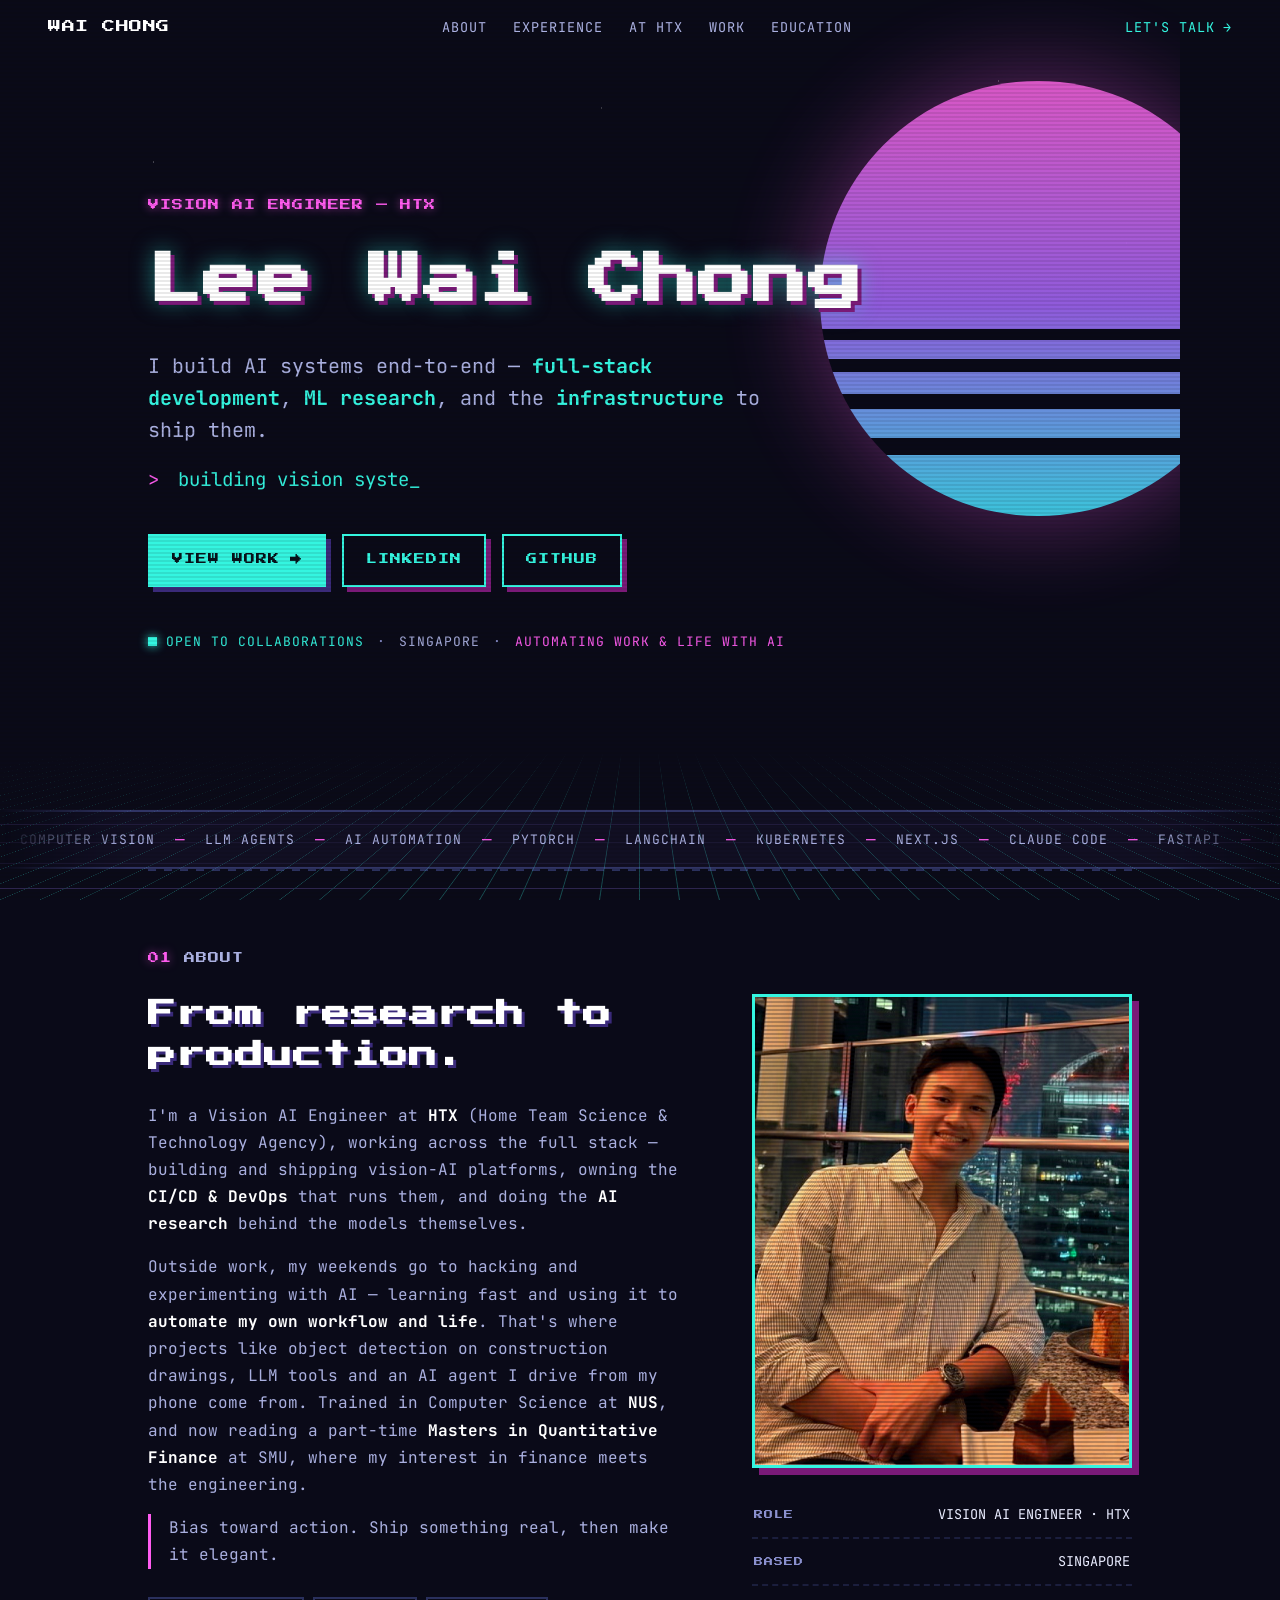
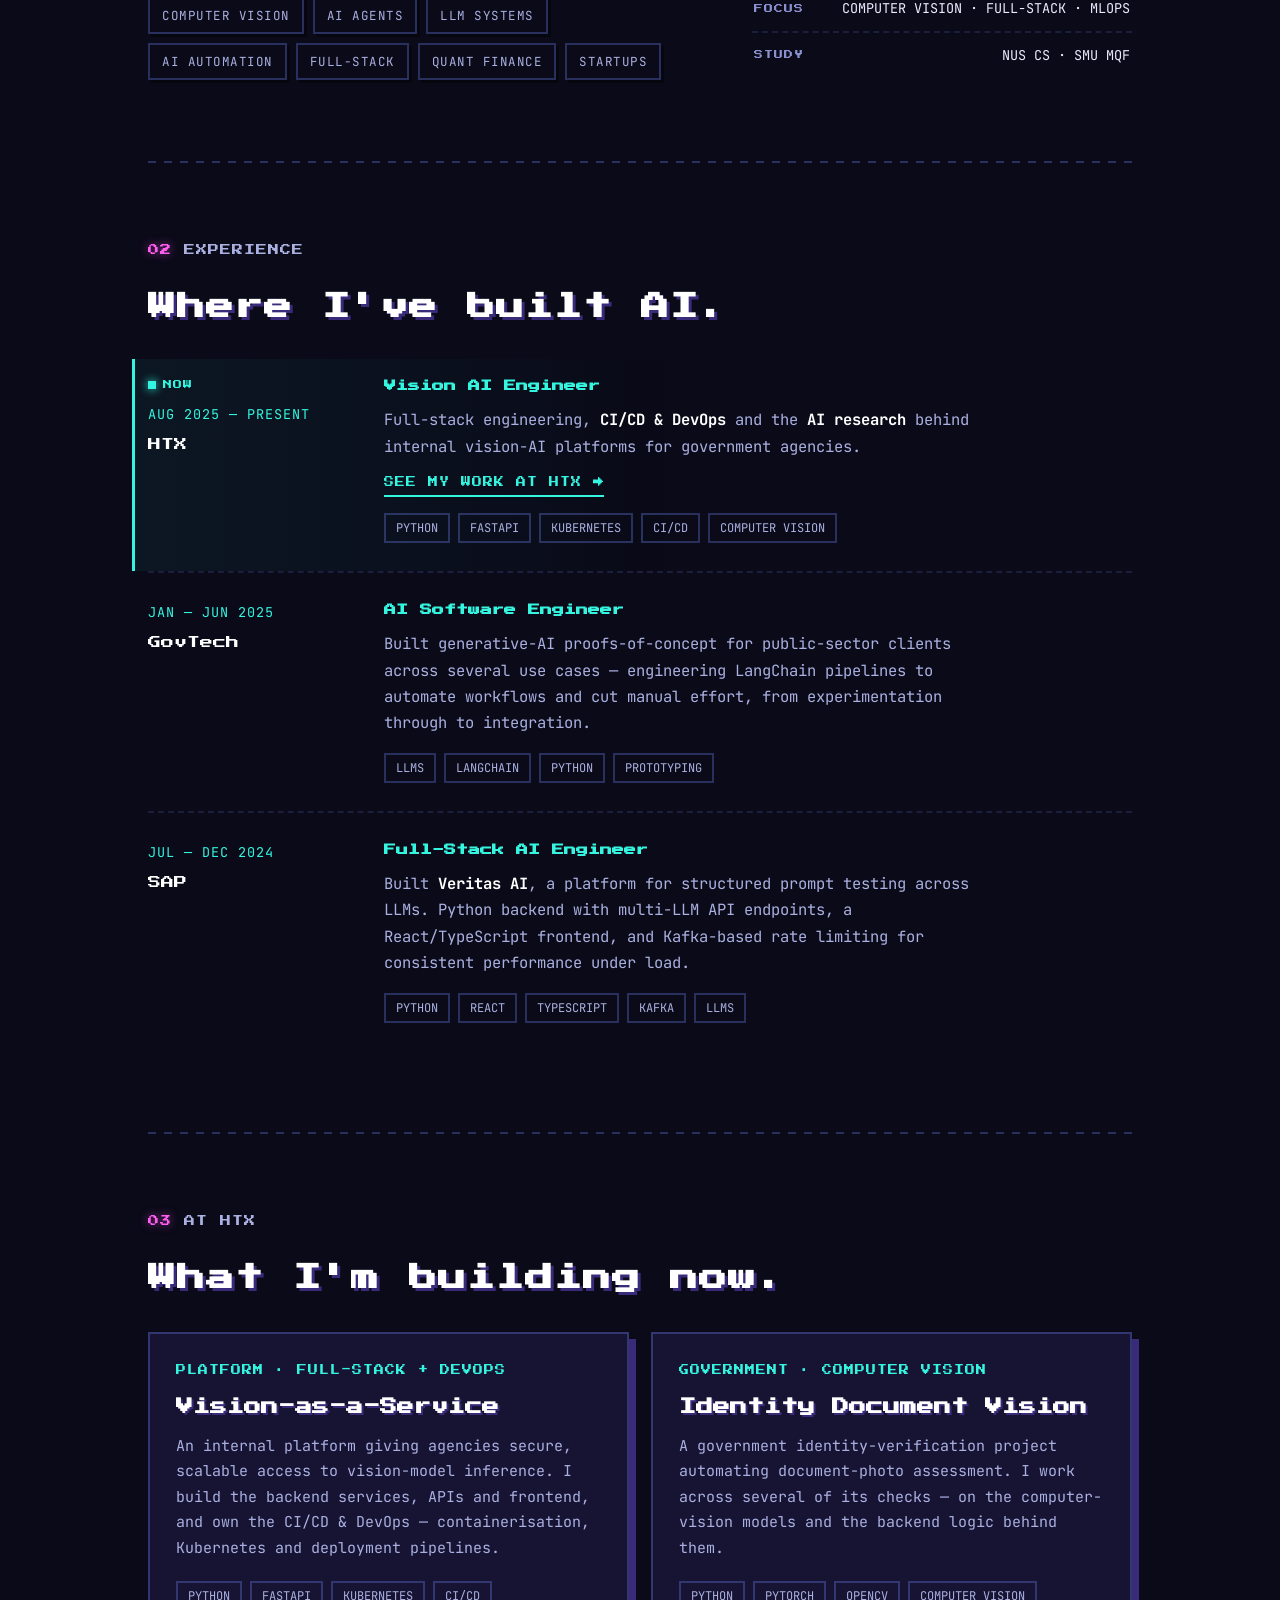
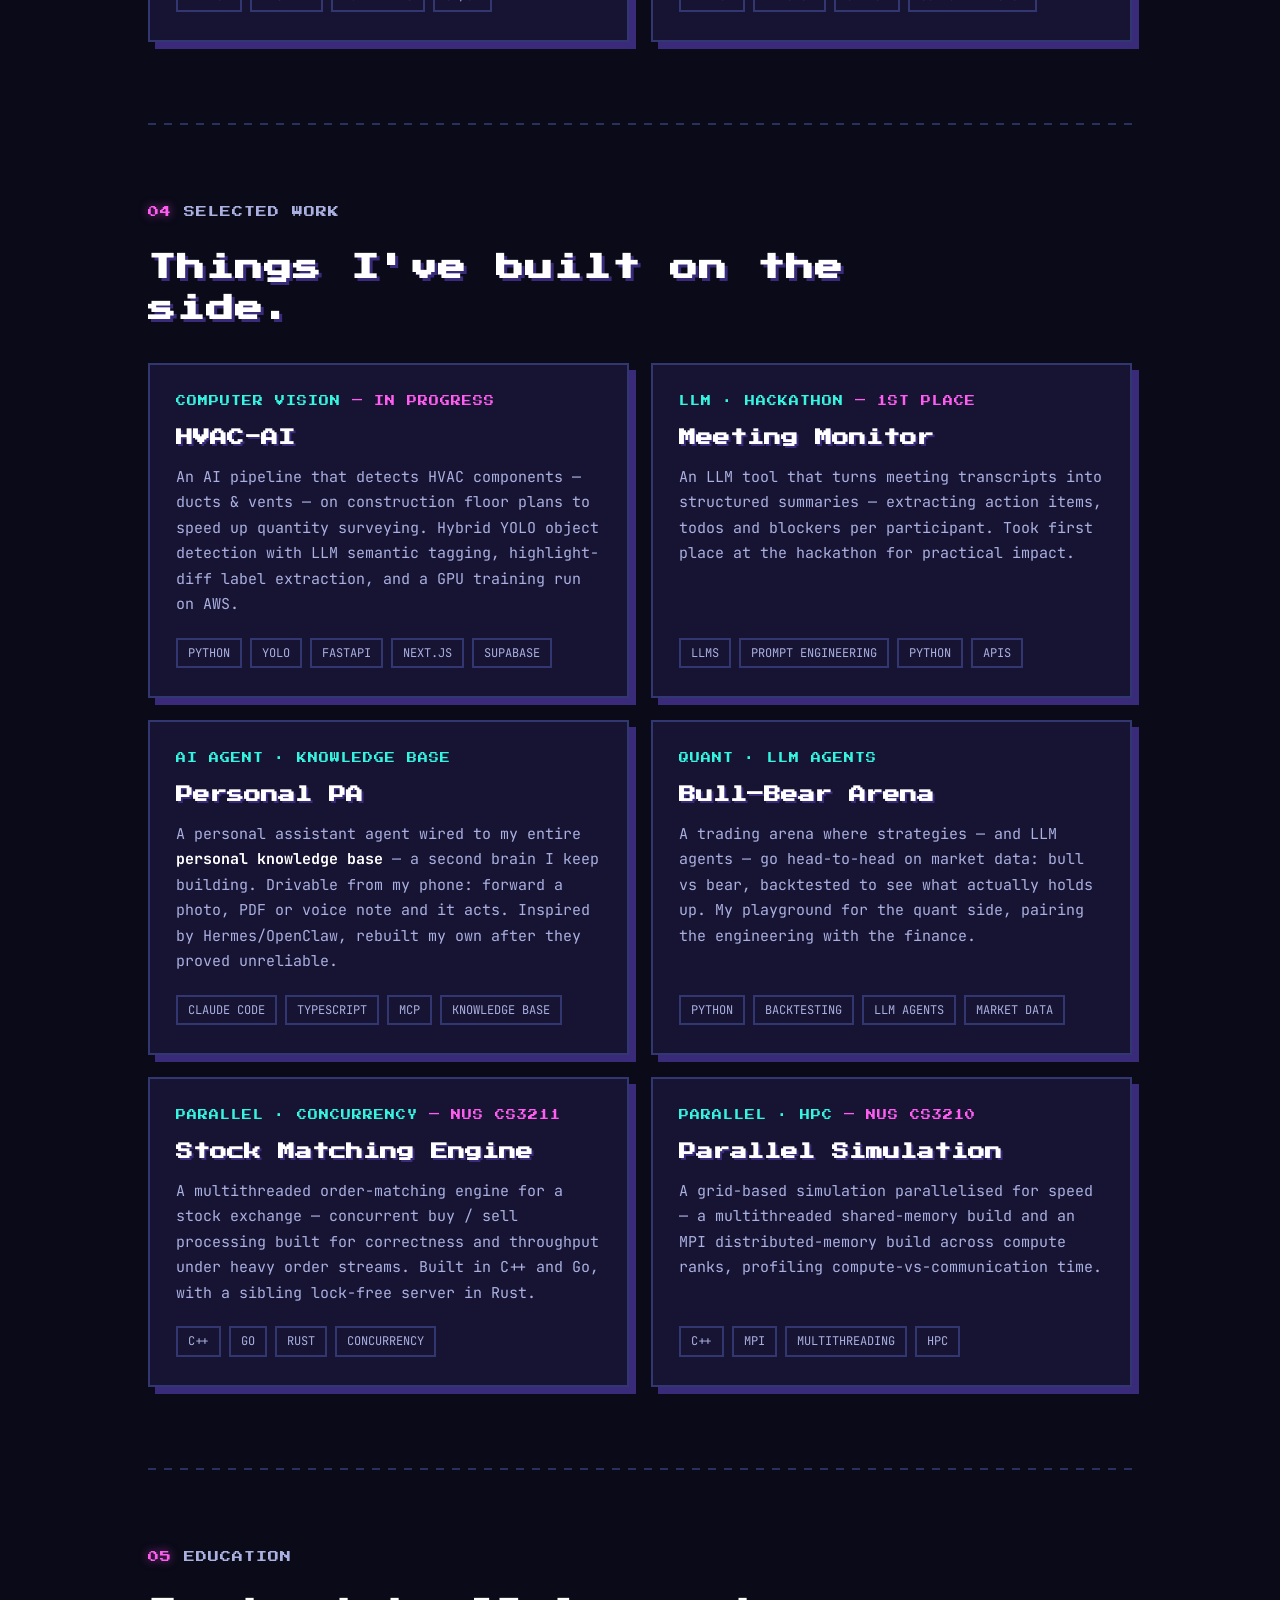
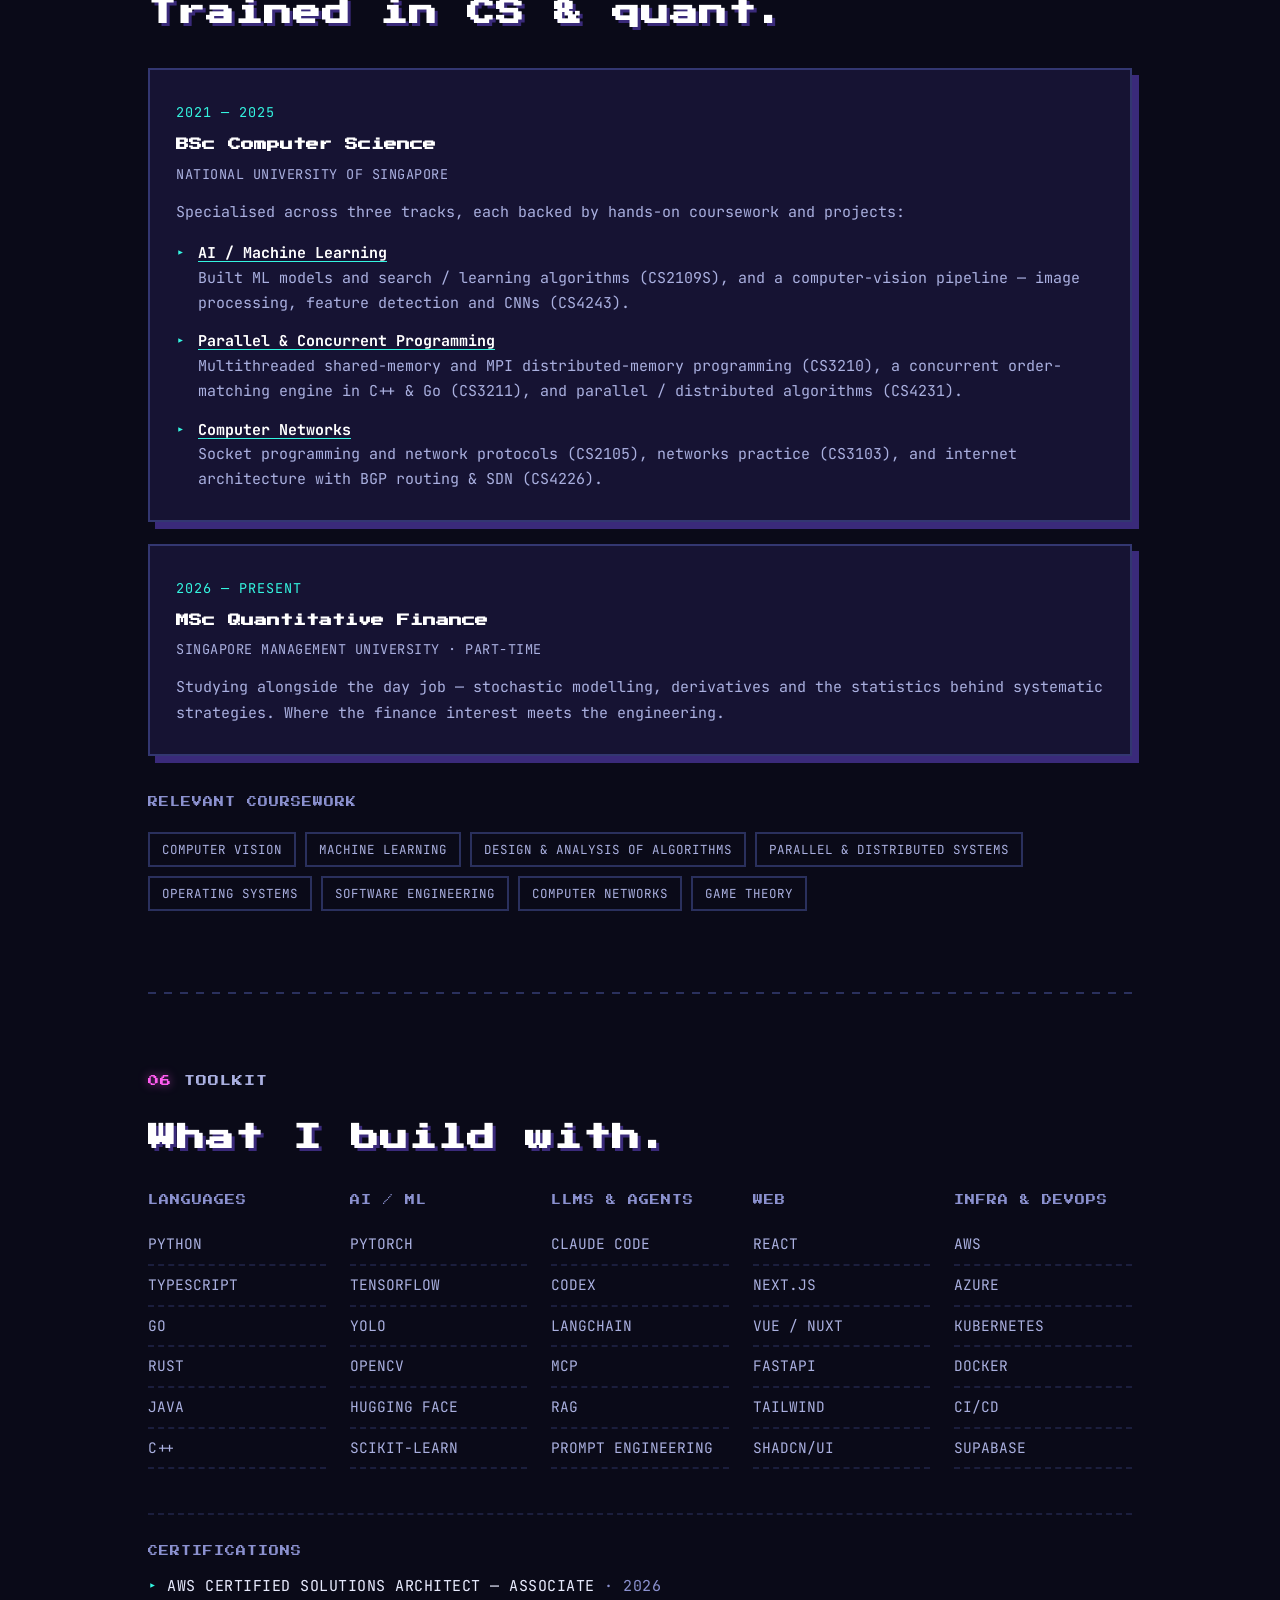
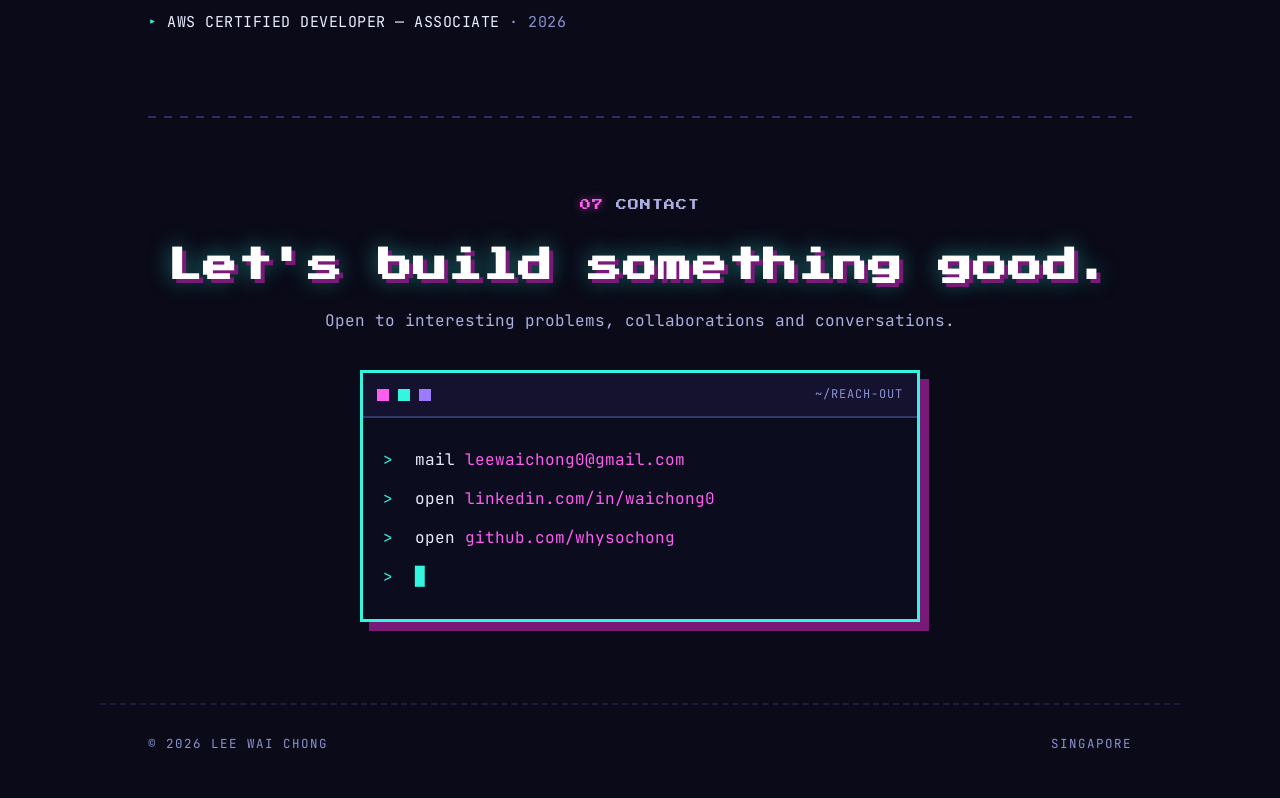
==== commit 68263590: "Fix og:description (NUS not SMU); add og:url, og:image, twitter card Co-Authored-By: Claude Opus 4.8" ====
--- a/index.html
+++ b/index.html
@@ -6,8 +6,13 @@
   <title>Lee Wai Chong — Vision AI Engineer</title>
   <meta name="description" content="Lee Wai Chong — Vision AI Engineer at HTX. I build AI systems end-to-end: full-stack, ML research, and the infrastructure to ship them." />
   <meta property="og:title" content="Lee Wai Chong — Vision AI Engineer" />
-  <meta property="og:description" content="I build AI systems end-to-end. HTX · NUS · SMU." />
+  <meta property="og:description" content="I build AI systems end-to-end. HTX · NUS Computer Science." />
   <meta property="og:type" content="website" />
+  <meta property="og:url" content="https://leewaichong.github.io/" />
+  <meta property="og:image" content="https://leewaichong.github.io/assets/portrait.jpg" />
+  <meta name="twitter:card" content="summary_large_image" />
+  <meta name="twitter:title" content="Lee Wai Chong — Vision AI Engineer" />
+  <meta name="twitter:description" content="I build AI systems end-to-end. HTX · NUS Computer Science." />
 
   <link rel="preconnect" href="https://fonts.googleapis.com" />
   <link rel="preconnect" href="https://fonts.gstatic.com" crossorigin />
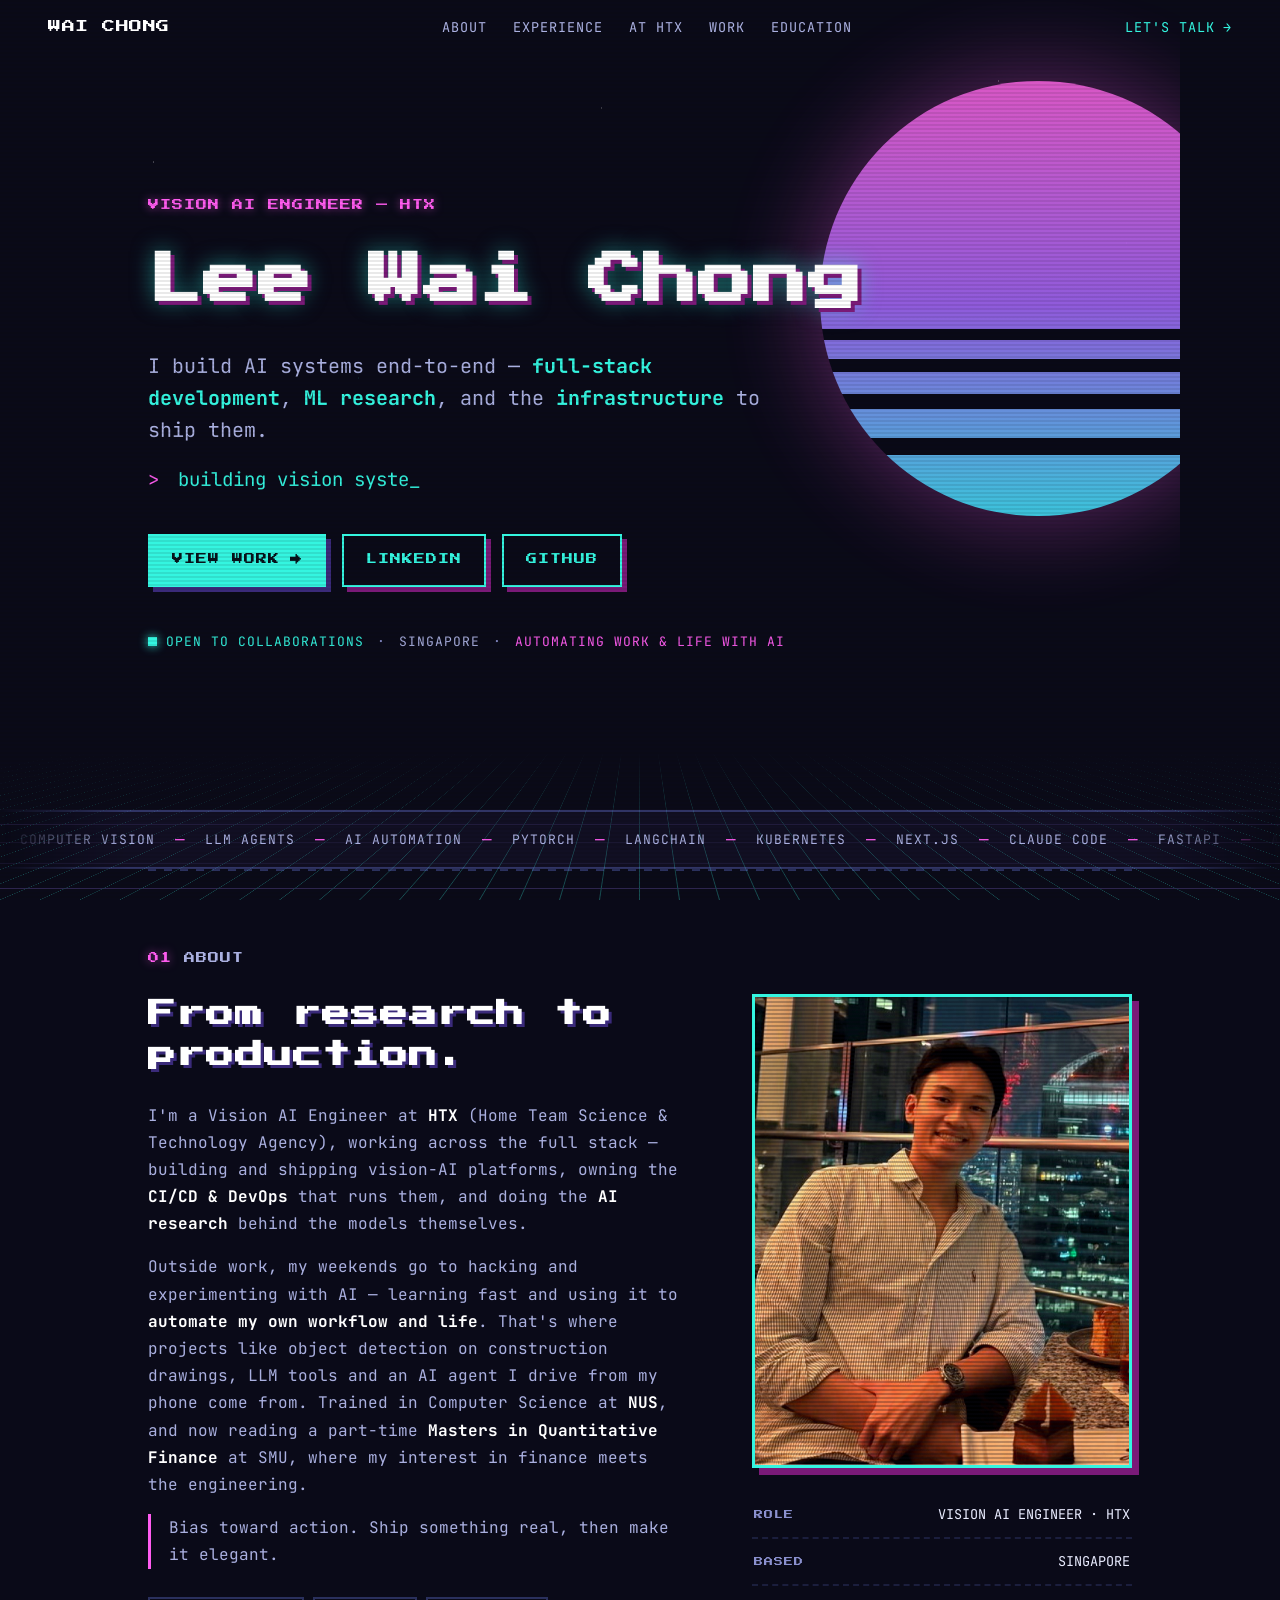
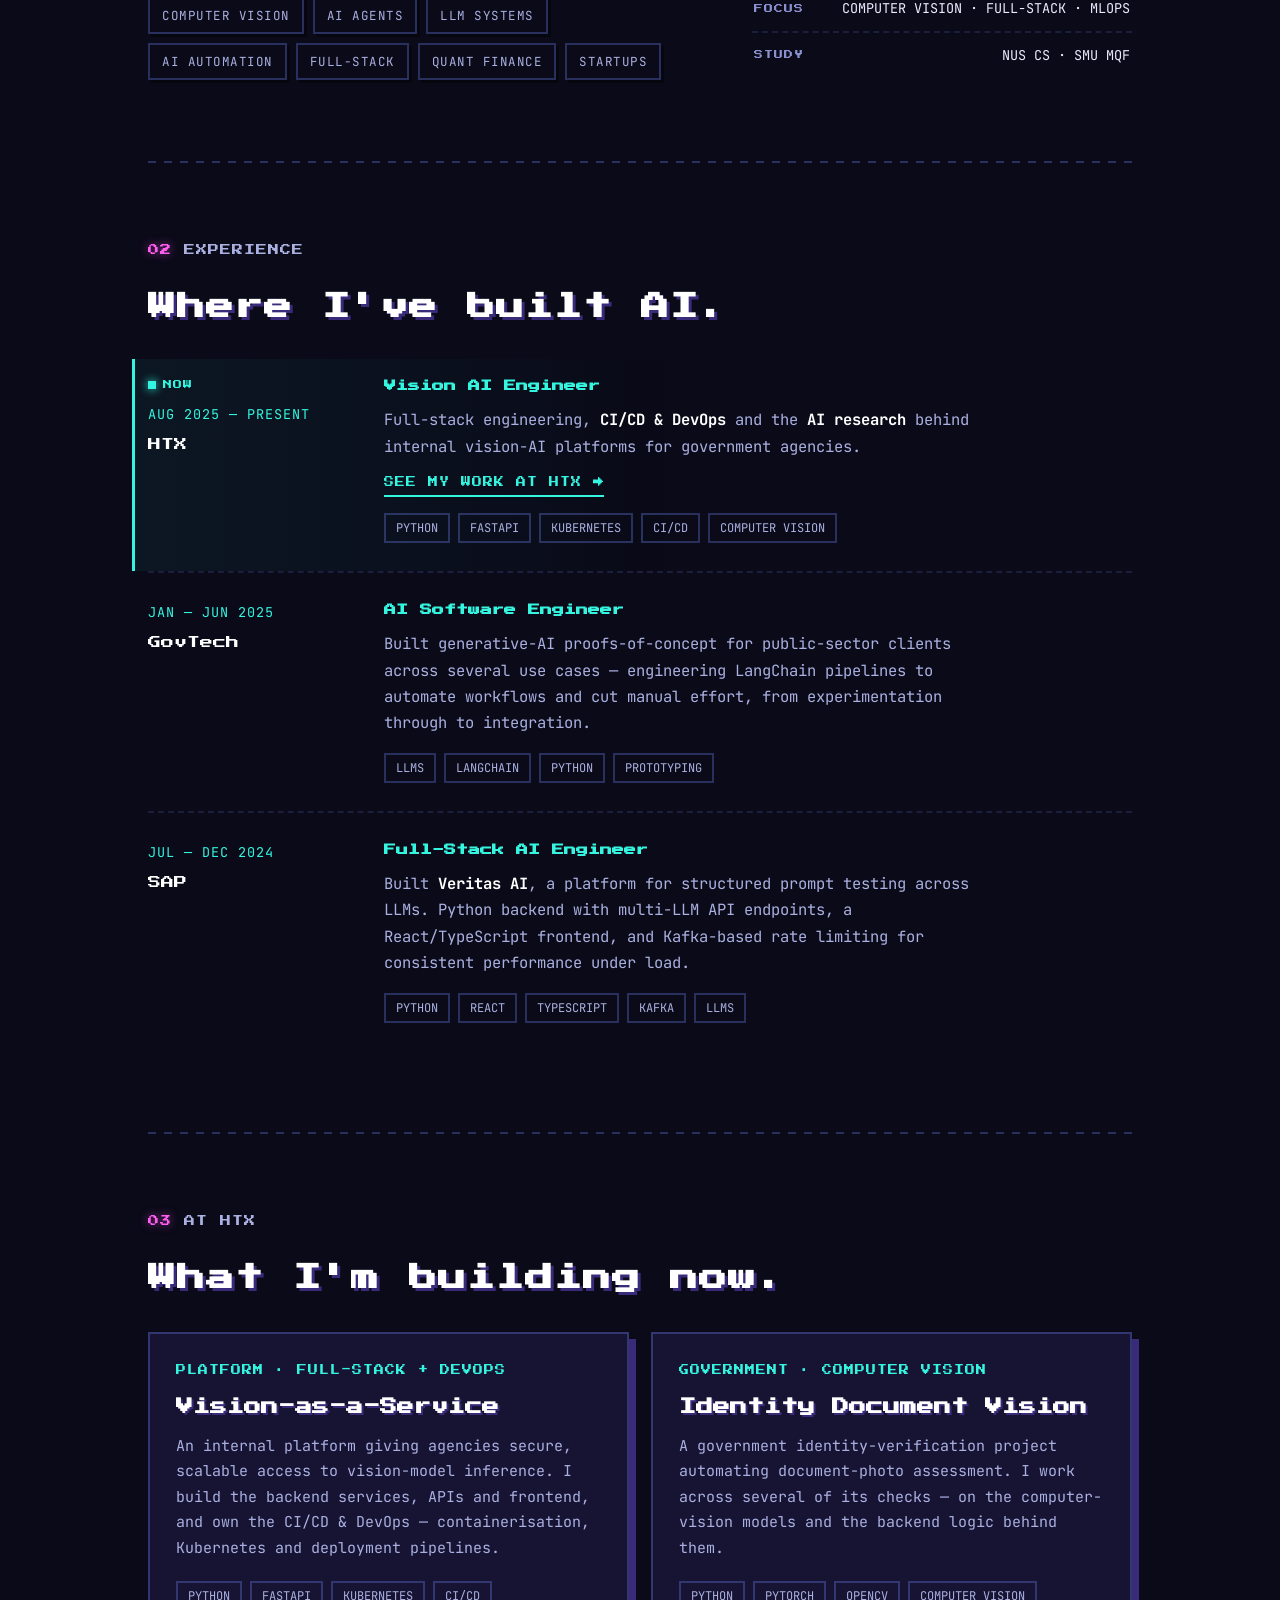
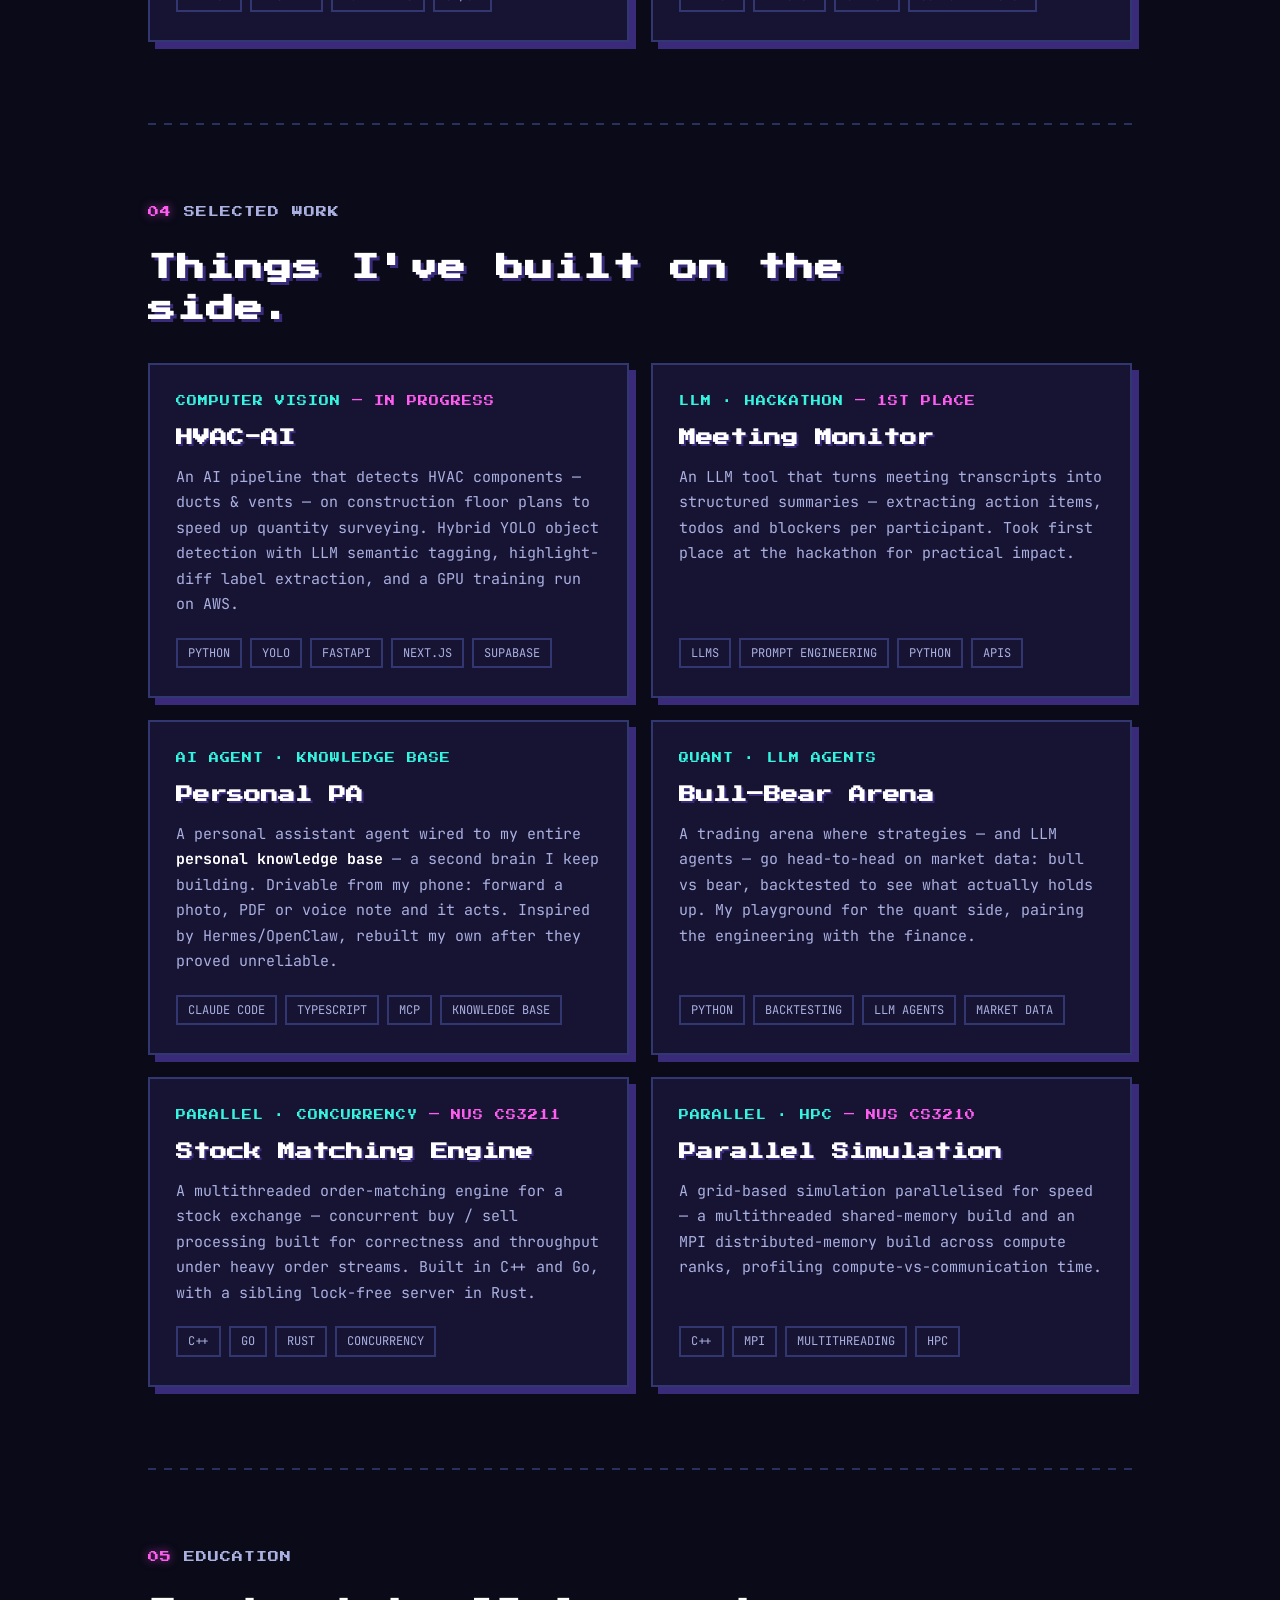
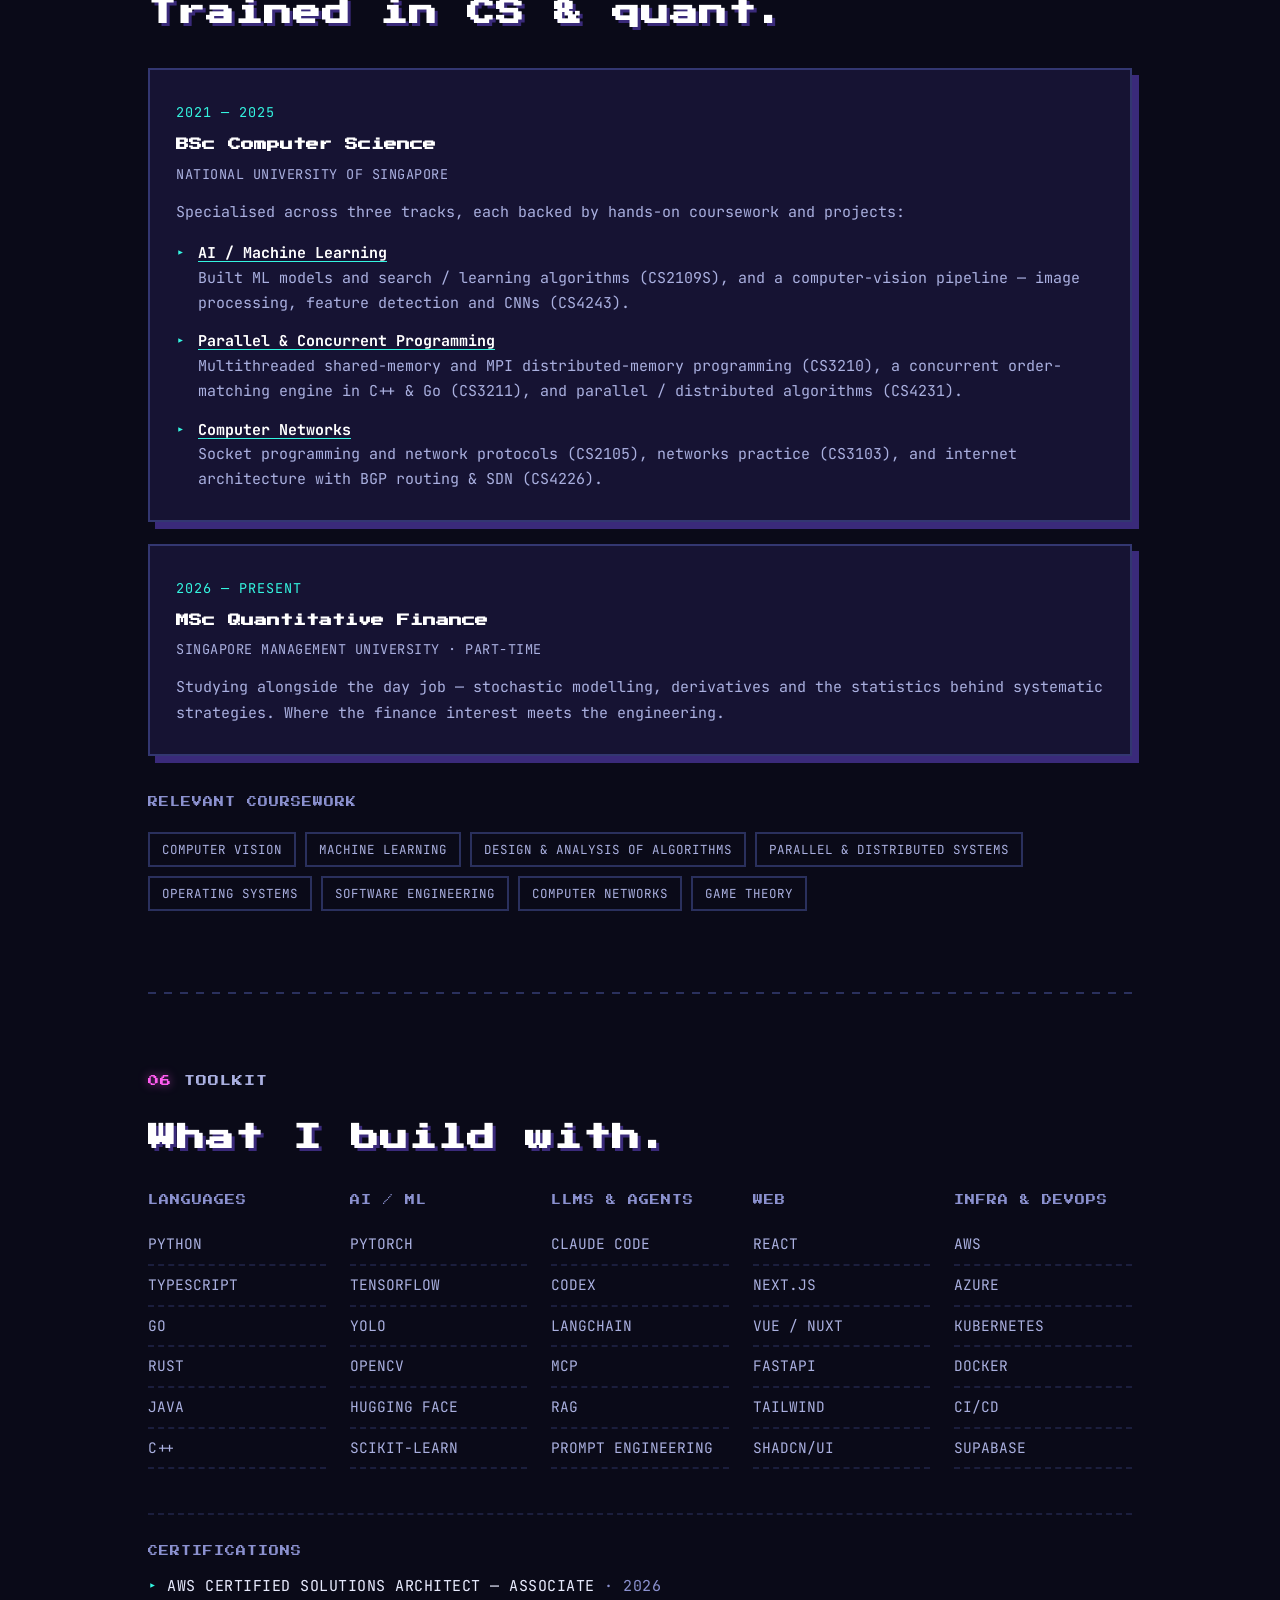
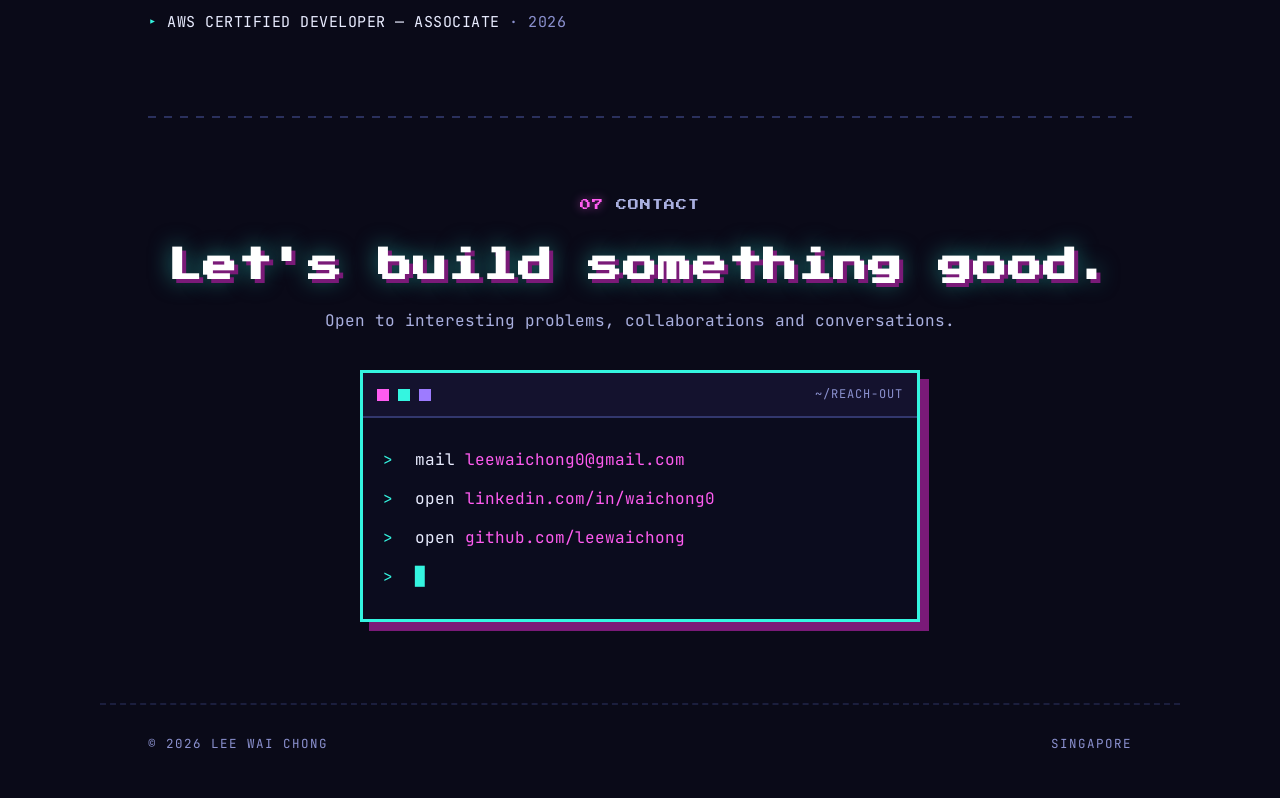
==== commit 00a0e3b8: "Update GitHub links to new username (whysochong -> leewaichong) Co-Authored-By: Claude Opus 4.8 (1M " ====
--- a/index.html
+++ b/index.html
@@ -54,7 +54,7 @@
         <div class="hero-actions reveal">
           <a class="btn btn-solid" href="#work">View work <span>→</span></a>
           <a class="btn btn-line" href="https://sg.linkedin.com/in/waichong0" target="_blank" rel="noopener">LinkedIn</a>
-          <a class="btn btn-line" href="https://github.com/whysochong" target="_blank" rel="noopener">GitHub</a>
+          <a class="btn btn-line" href="https://github.com/leewaichong" target="_blank" rel="noopener">GitHub</a>
         </div>
         <div class="hero-meta reveal">
           <span class="avail"><span class="dot"></span> Open to collaborations</span>
@@ -380,7 +380,7 @@
         <div class="term-body">
           <p><span class="tp">&gt;</span> mail <a href="mailto:leewaichong0@gmail.com">leewaichong0@gmail.com</a></p>
           <p><span class="tp">&gt;</span> open <a href="https://sg.linkedin.com/in/waichong0" target="_blank" rel="noopener">linkedin.com/in/waichong0</a></p>
-          <p><span class="tp">&gt;</span> open <a href="https://github.com/whysochong" target="_blank" rel="noopener">github.com/whysochong</a></p>
+          <p><span class="tp">&gt;</span> open <a href="https://github.com/leewaichong" target="_blank" rel="noopener">github.com/leewaichong</a></p>
           <p class="term-last"><span class="tp">&gt;</span> <span class="tcaret">█</span></p>
         </div>
       </div>
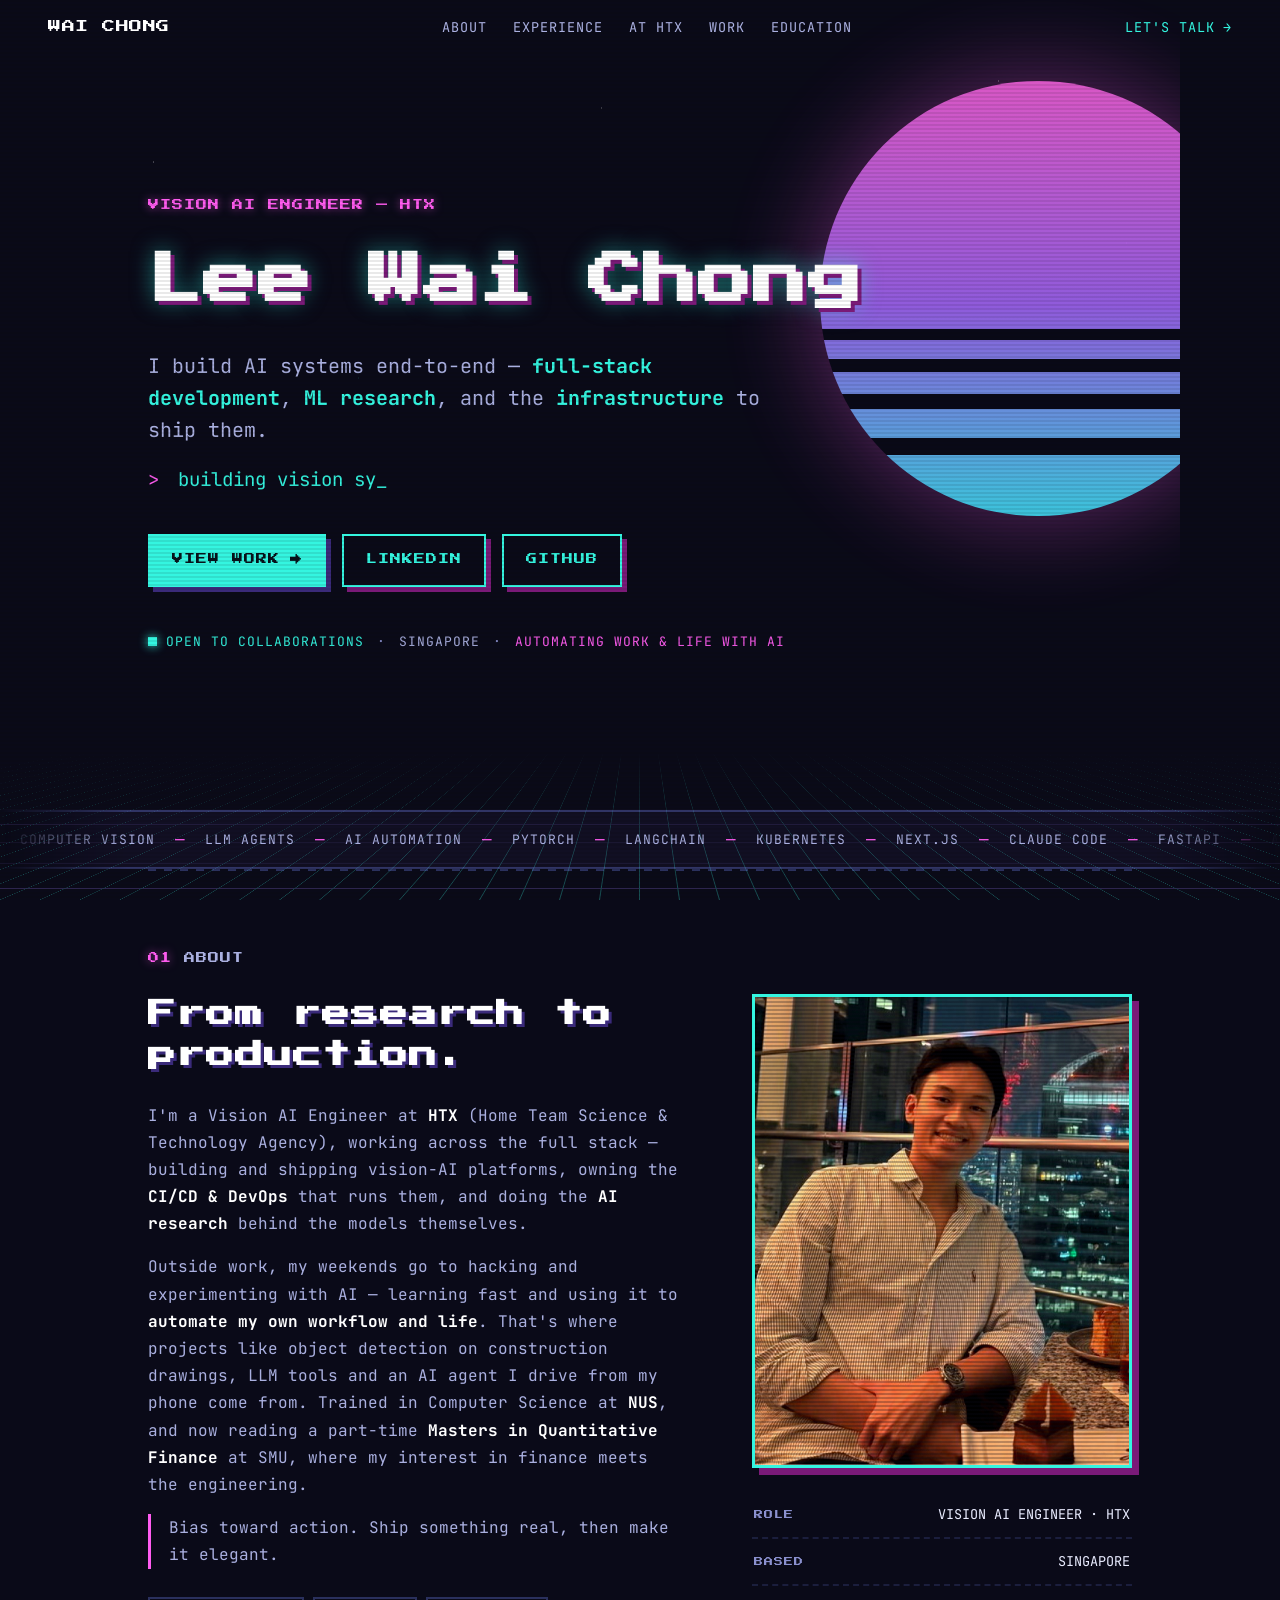
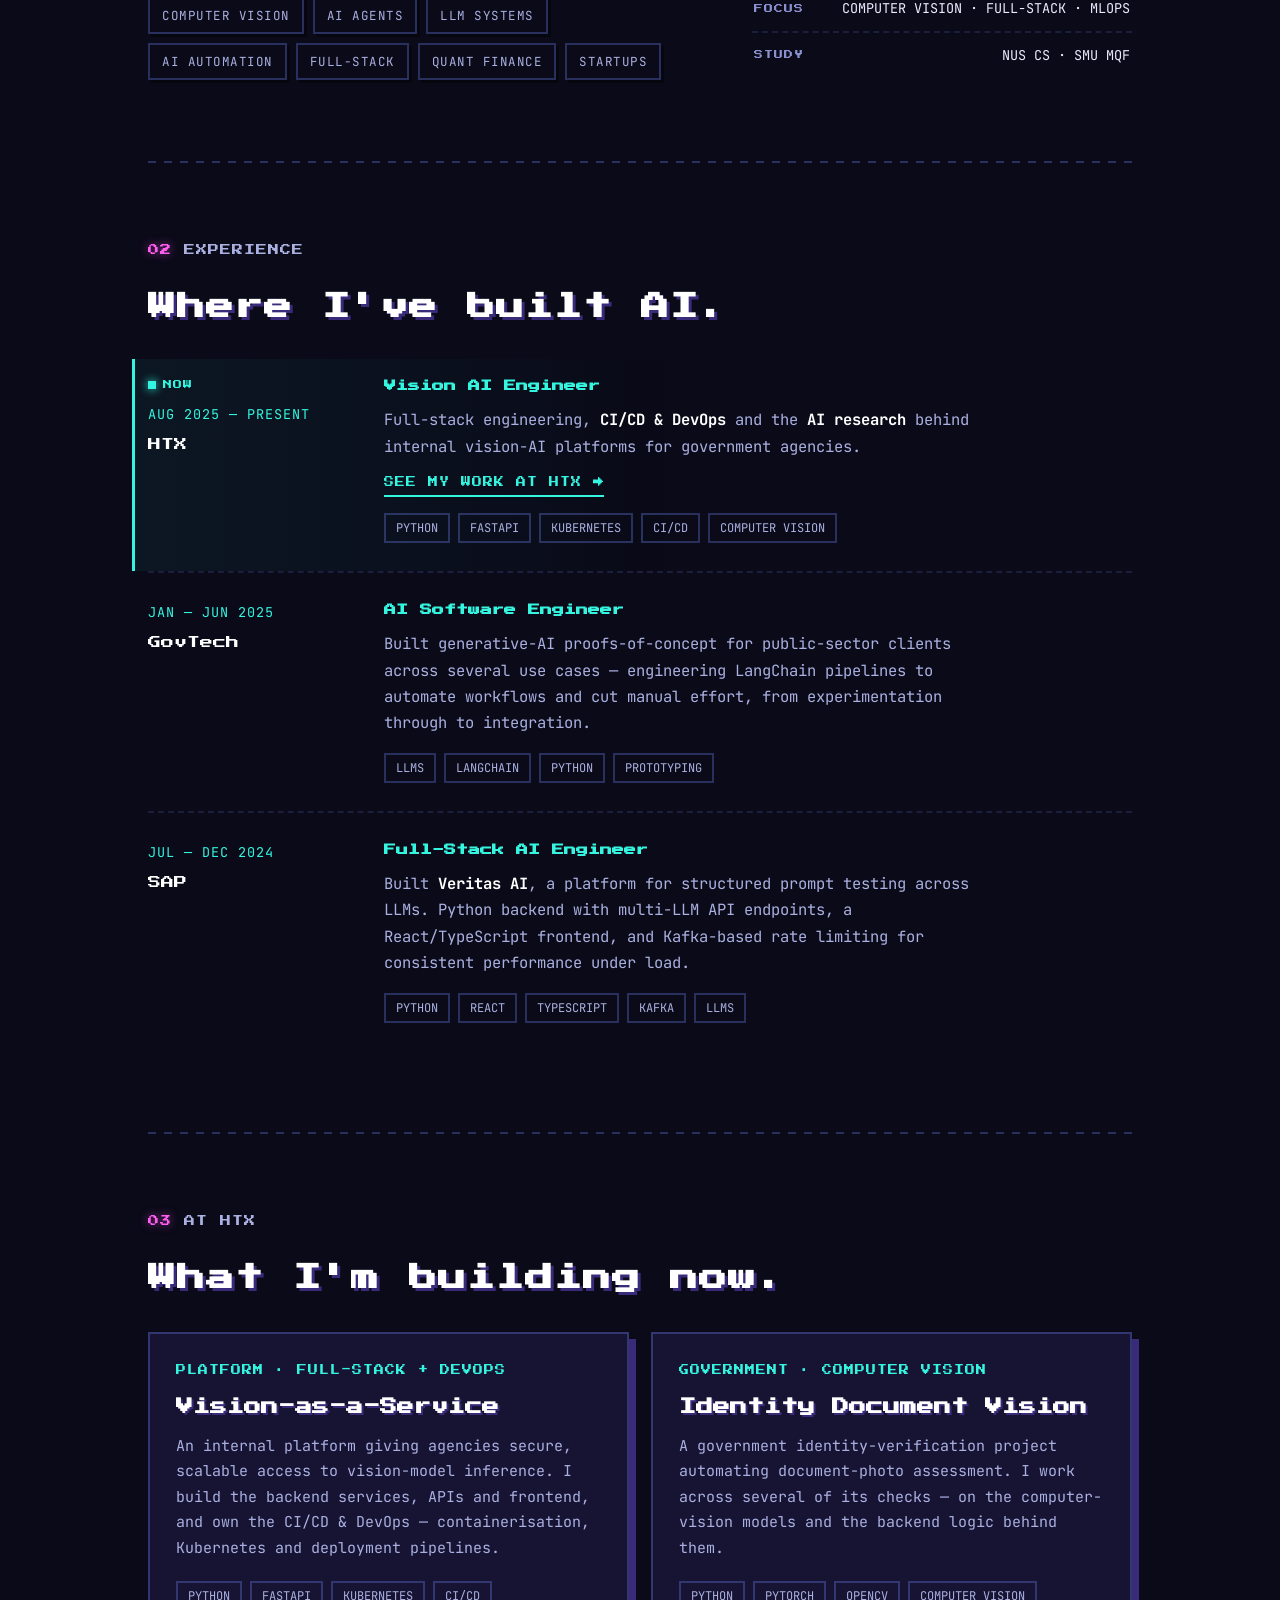
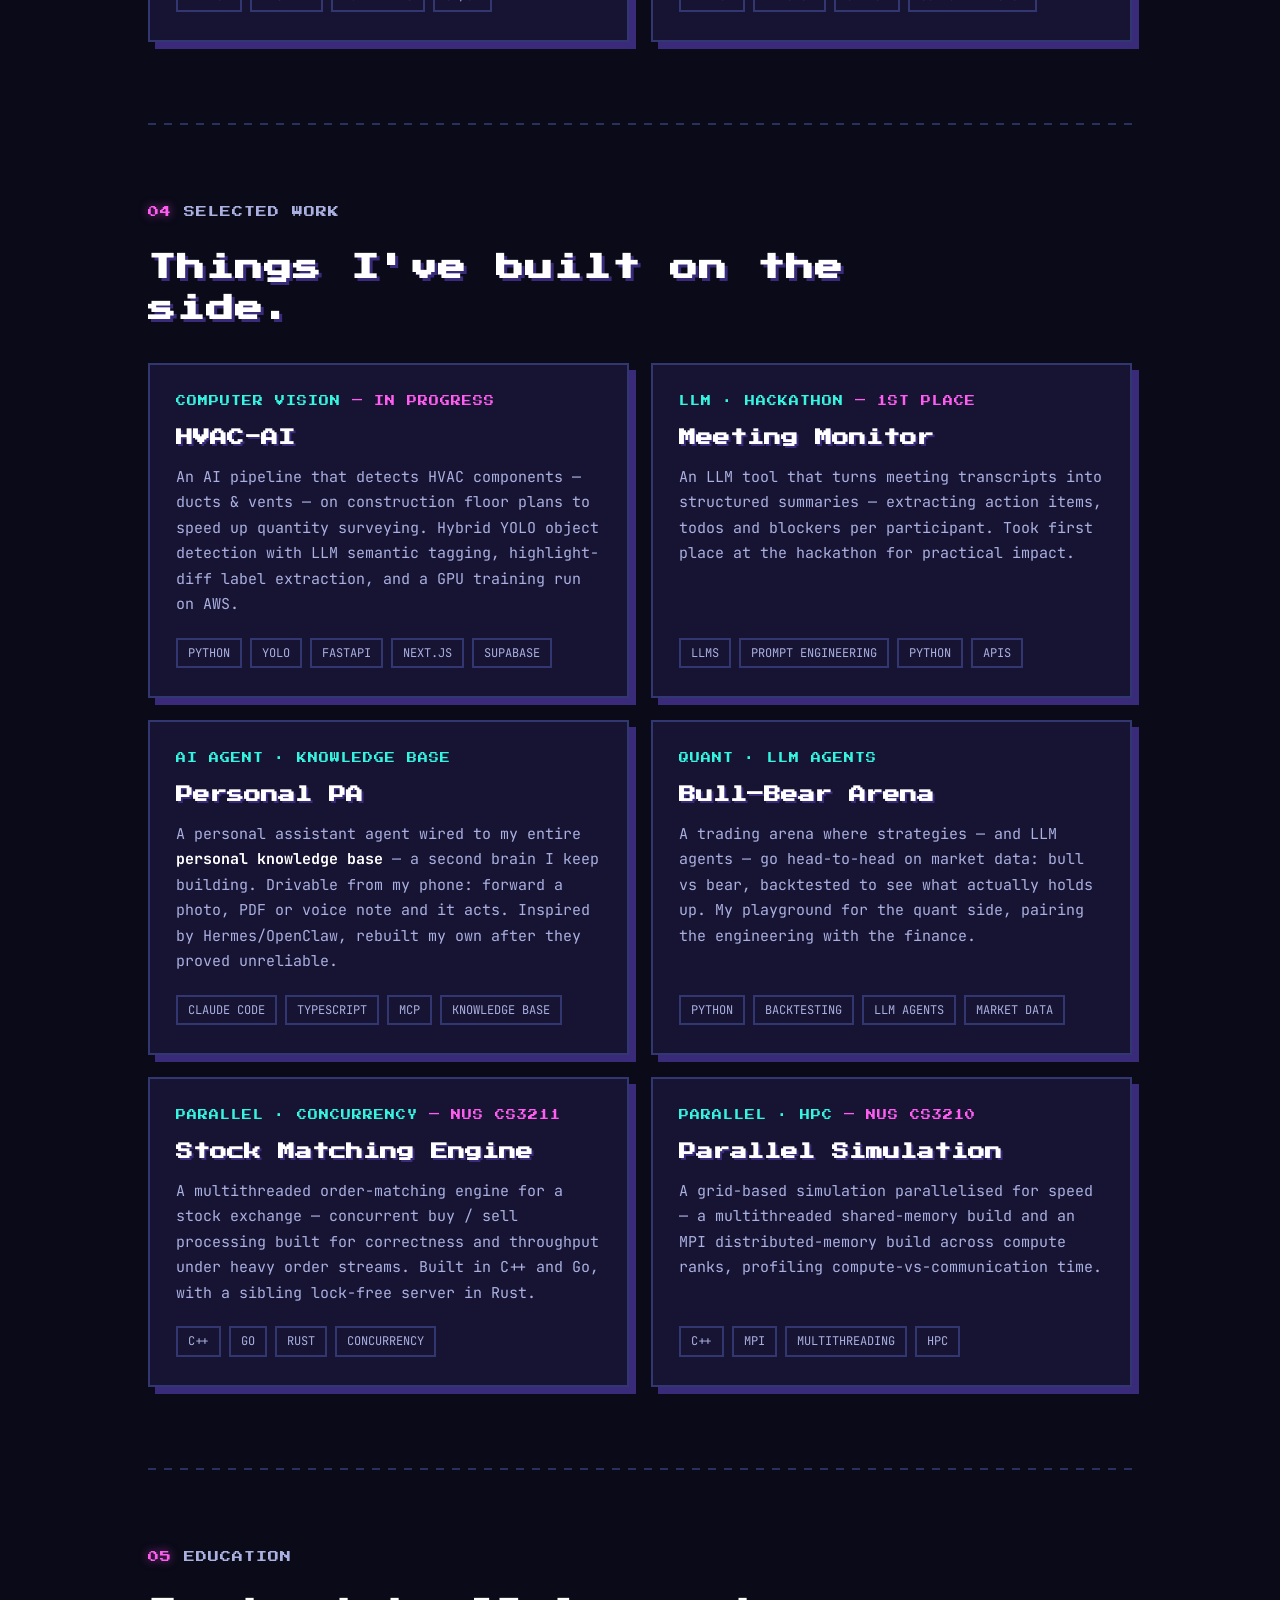
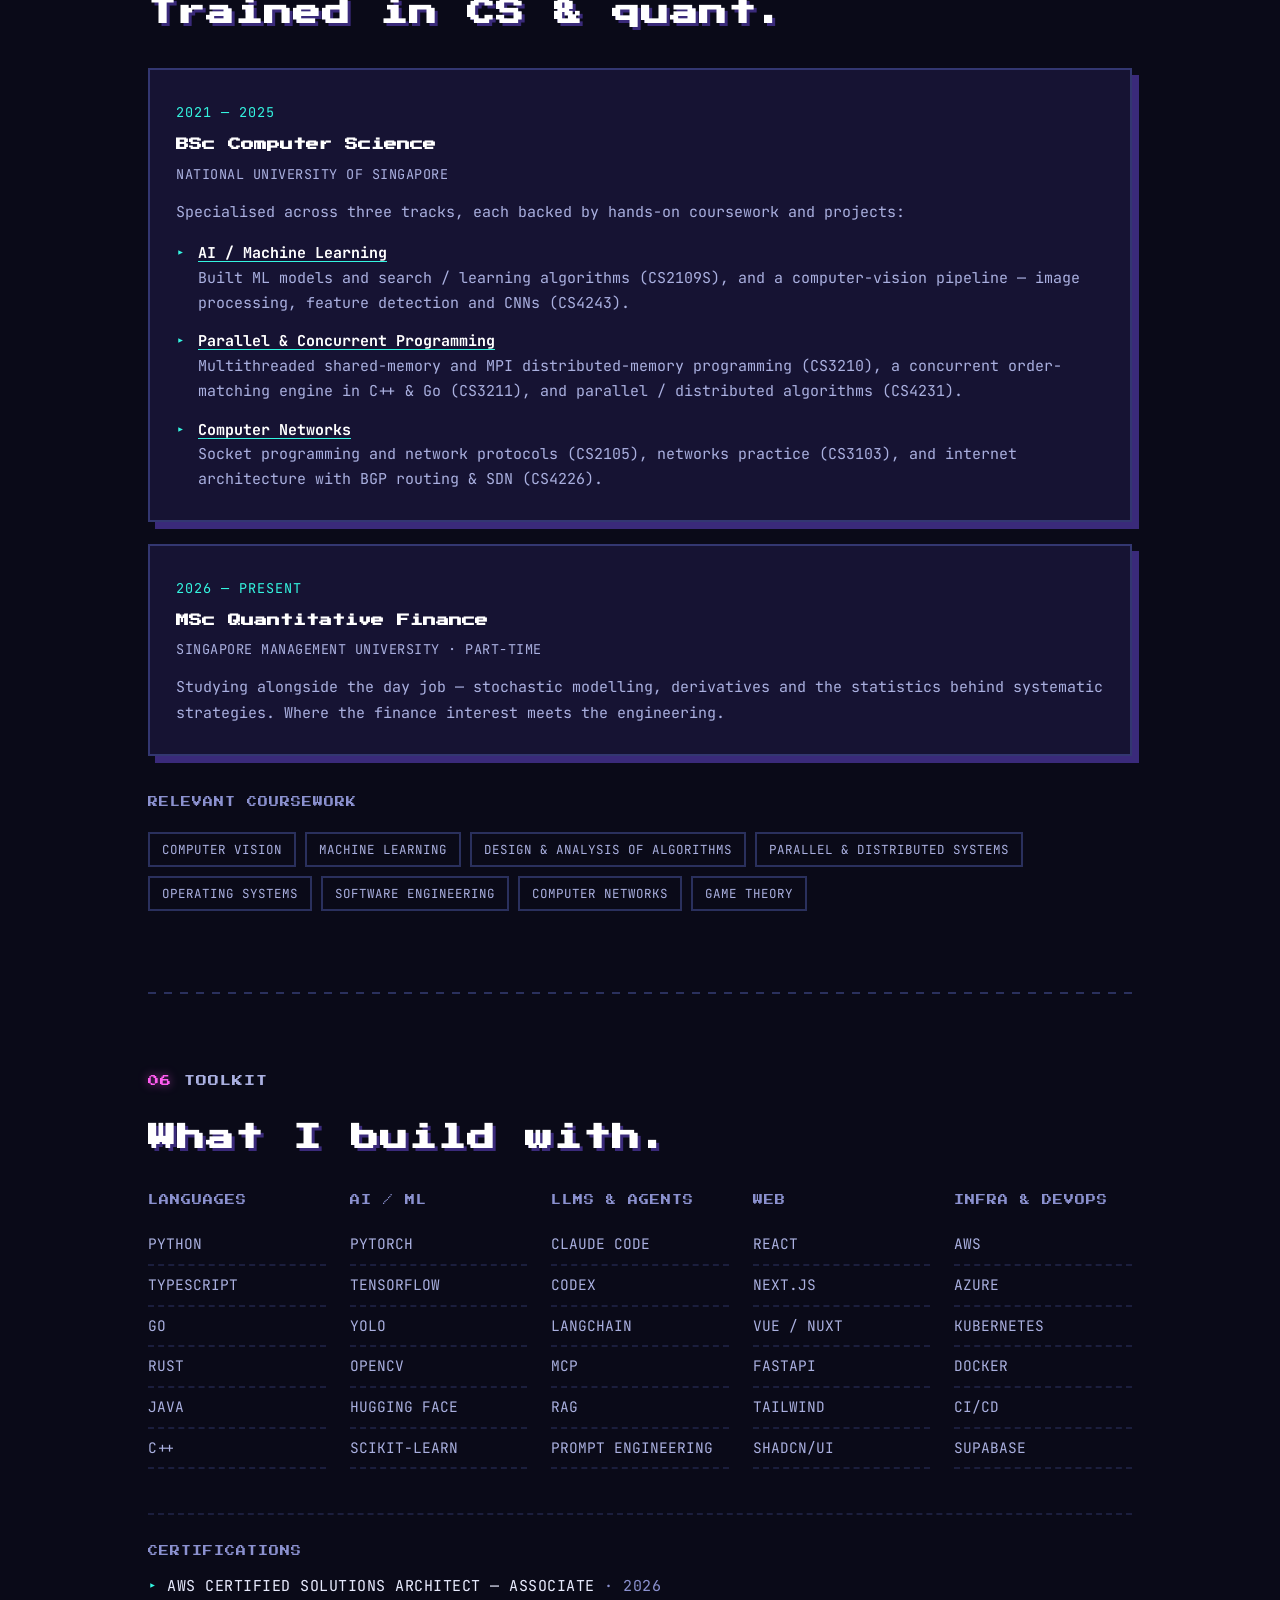
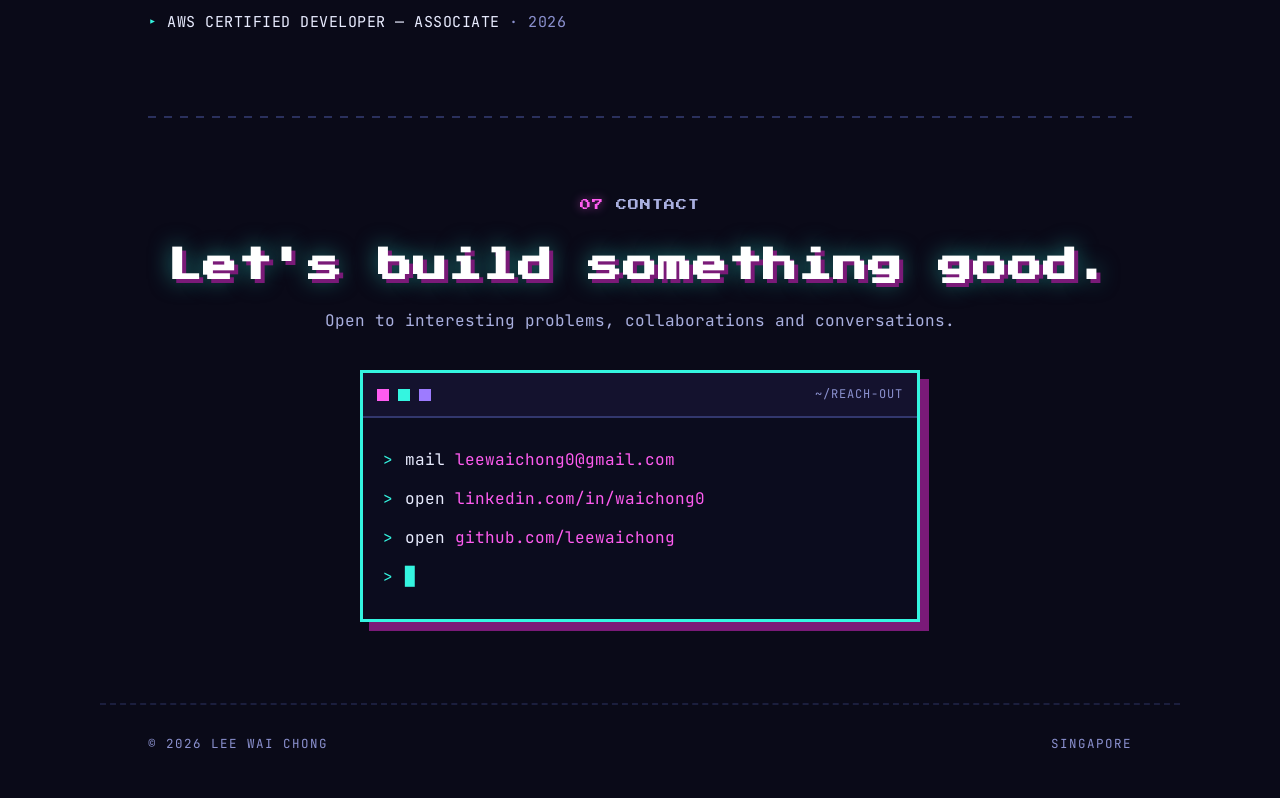
==== commit 2934c110: "Fix terminal contact alignment on mobile Put the > prompt in a fixed flex gutter and wrap each comma" ====
--- a/index.html
+++ b/index.html
@@ -378,9 +378,9 @@
           <span class="term-name">~/reach-out</span>
         </div>
         <div class="term-body">
-          <p><span class="tp">&gt;</span> mail <a href="mailto:leewaichong0@gmail.com">leewaichong0@gmail.com</a></p>
-          <p><span class="tp">&gt;</span> open <a href="https://sg.linkedin.com/in/waichong0" target="_blank" rel="noopener">linkedin.com/in/waichong0</a></p>
-          <p><span class="tp">&gt;</span> open <a href="https://github.com/leewaichong" target="_blank" rel="noopener">github.com/leewaichong</a></p>
+          <p><span class="tp">&gt;</span><span class="tcmd">mail <a href="mailto:leewaichong0@gmail.com">leewaichong0@gmail.com</a></span></p>
+          <p><span class="tp">&gt;</span><span class="tcmd">open <a href="https://sg.linkedin.com/in/waichong0" target="_blank" rel="noopener">linkedin.com/in/waichong0</a></span></p>
+          <p><span class="tp">&gt;</span><span class="tcmd">open <a href="https://github.com/leewaichong" target="_blank" rel="noopener">github.com/leewaichong</a></span></p>
           <p class="term-last"><span class="tp">&gt;</span> <span class="tcaret">█</span></p>
         </div>
       </div>
--- a/styles.css
+++ b/styles.css
@@ -304,8 +304,9 @@
 .tdot:nth-child(3) { background: var(--violet); }
 .term-name { margin-left: auto; font-size: 12px; color: var(--dim); text-transform: uppercase; letter-spacing: 1px; }
 .term-body { padding: 22px 20px; font-size: 16px; }
-.term-body p { padding: 6px 0; color: var(--text); }
-.term-body .tp { color: var(--cyan); margin-right: 12px; }
+.term-body p { display: flex; align-items: baseline; gap: 12px; padding: 6px 0; color: var(--text); }
+.term-body .tp { color: var(--cyan); flex: none; }
+.term-body .tcmd { min-width: 0; overflow-wrap: anywhere; }
 .term-body a { color: var(--magenta); transition: text-shadow 0.2s; }
 .term-body a:hover { text-shadow: 0 0 12px var(--magenta); }
 .tcaret { color: var(--cyan); animation: blink 1.05s steps(1) infinite; }
@@ -323,6 +324,8 @@
   .hero { padding-top: 102px; }
   .hero-name { letter-spacing: 0; line-height: 1.5; }
   .hero-actions .btn { padding: 13px 16px; font-size: 10px; }
+  .term-body { padding: 18px 16px; font-size: 14px; }
+  .term-body p { gap: 9px; }
 }
 @media (max-width: 480px) {
   .hero-name { font-size: 19px; }
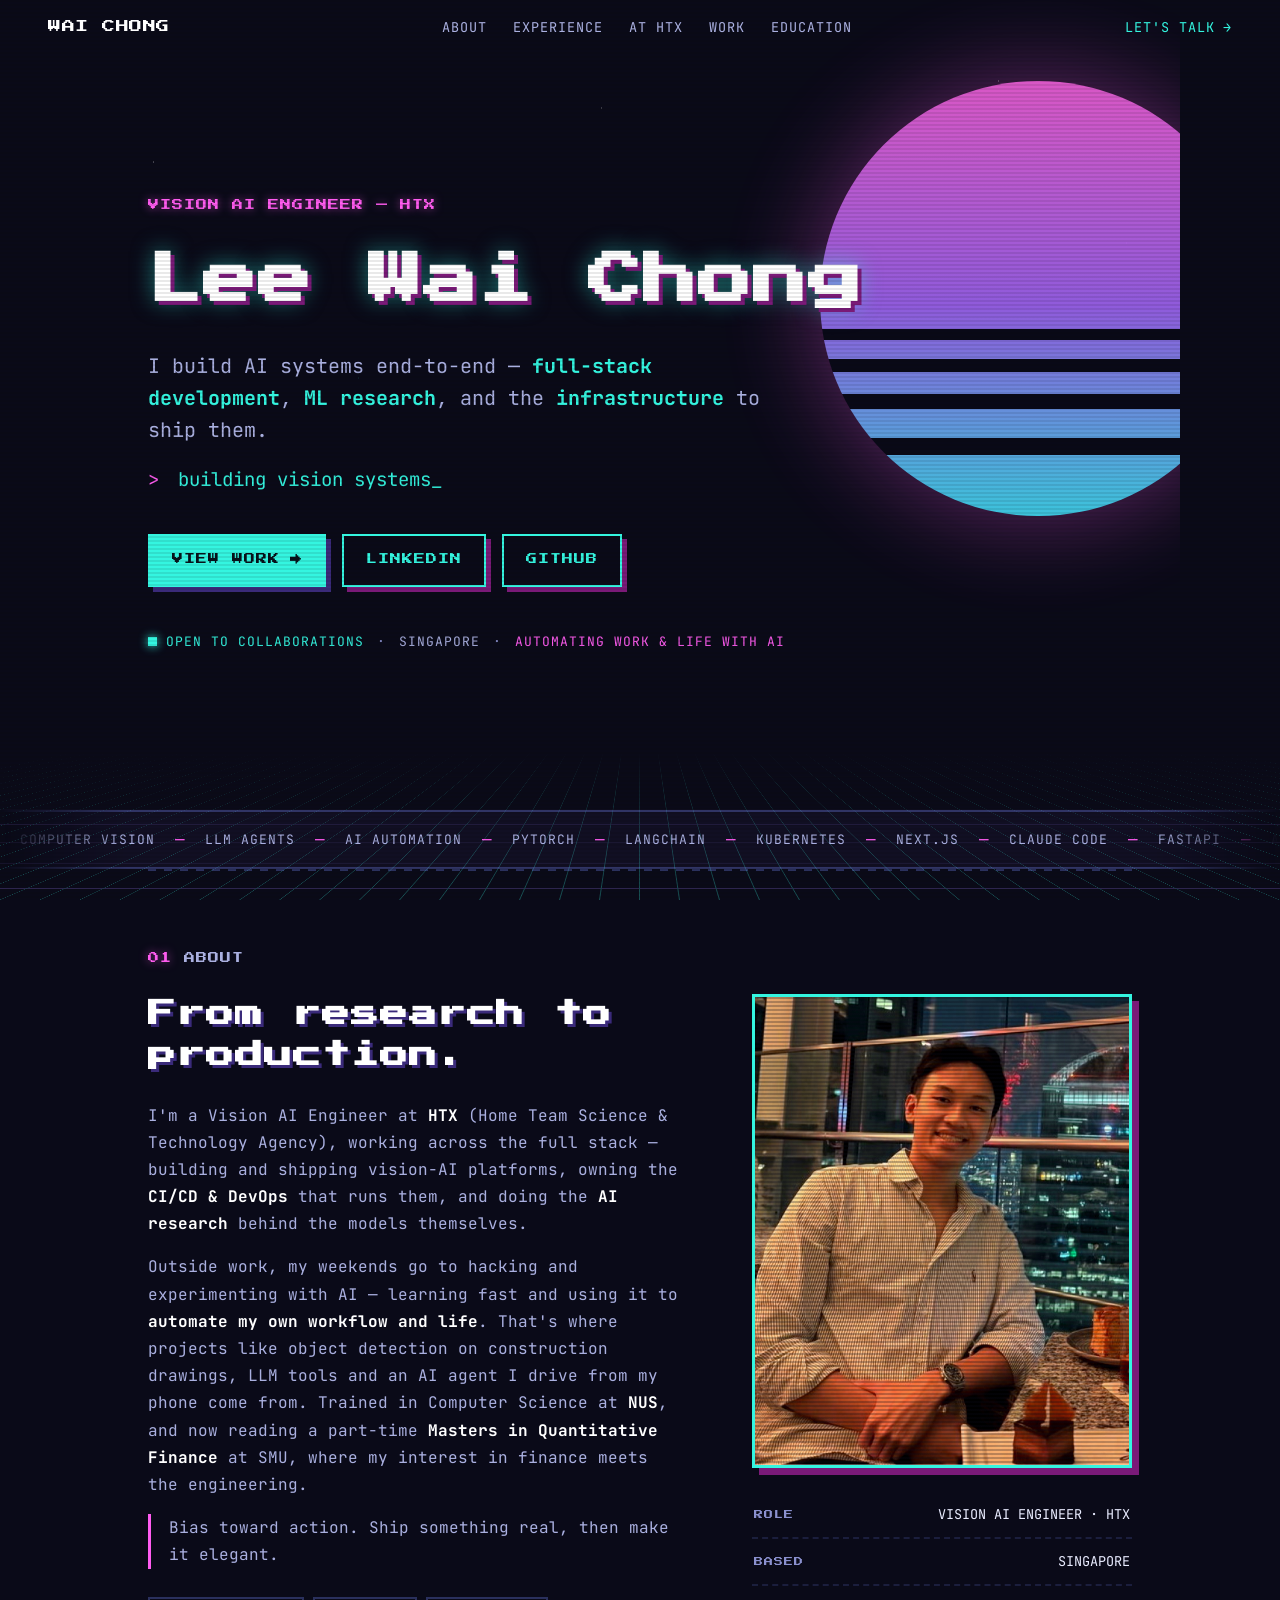
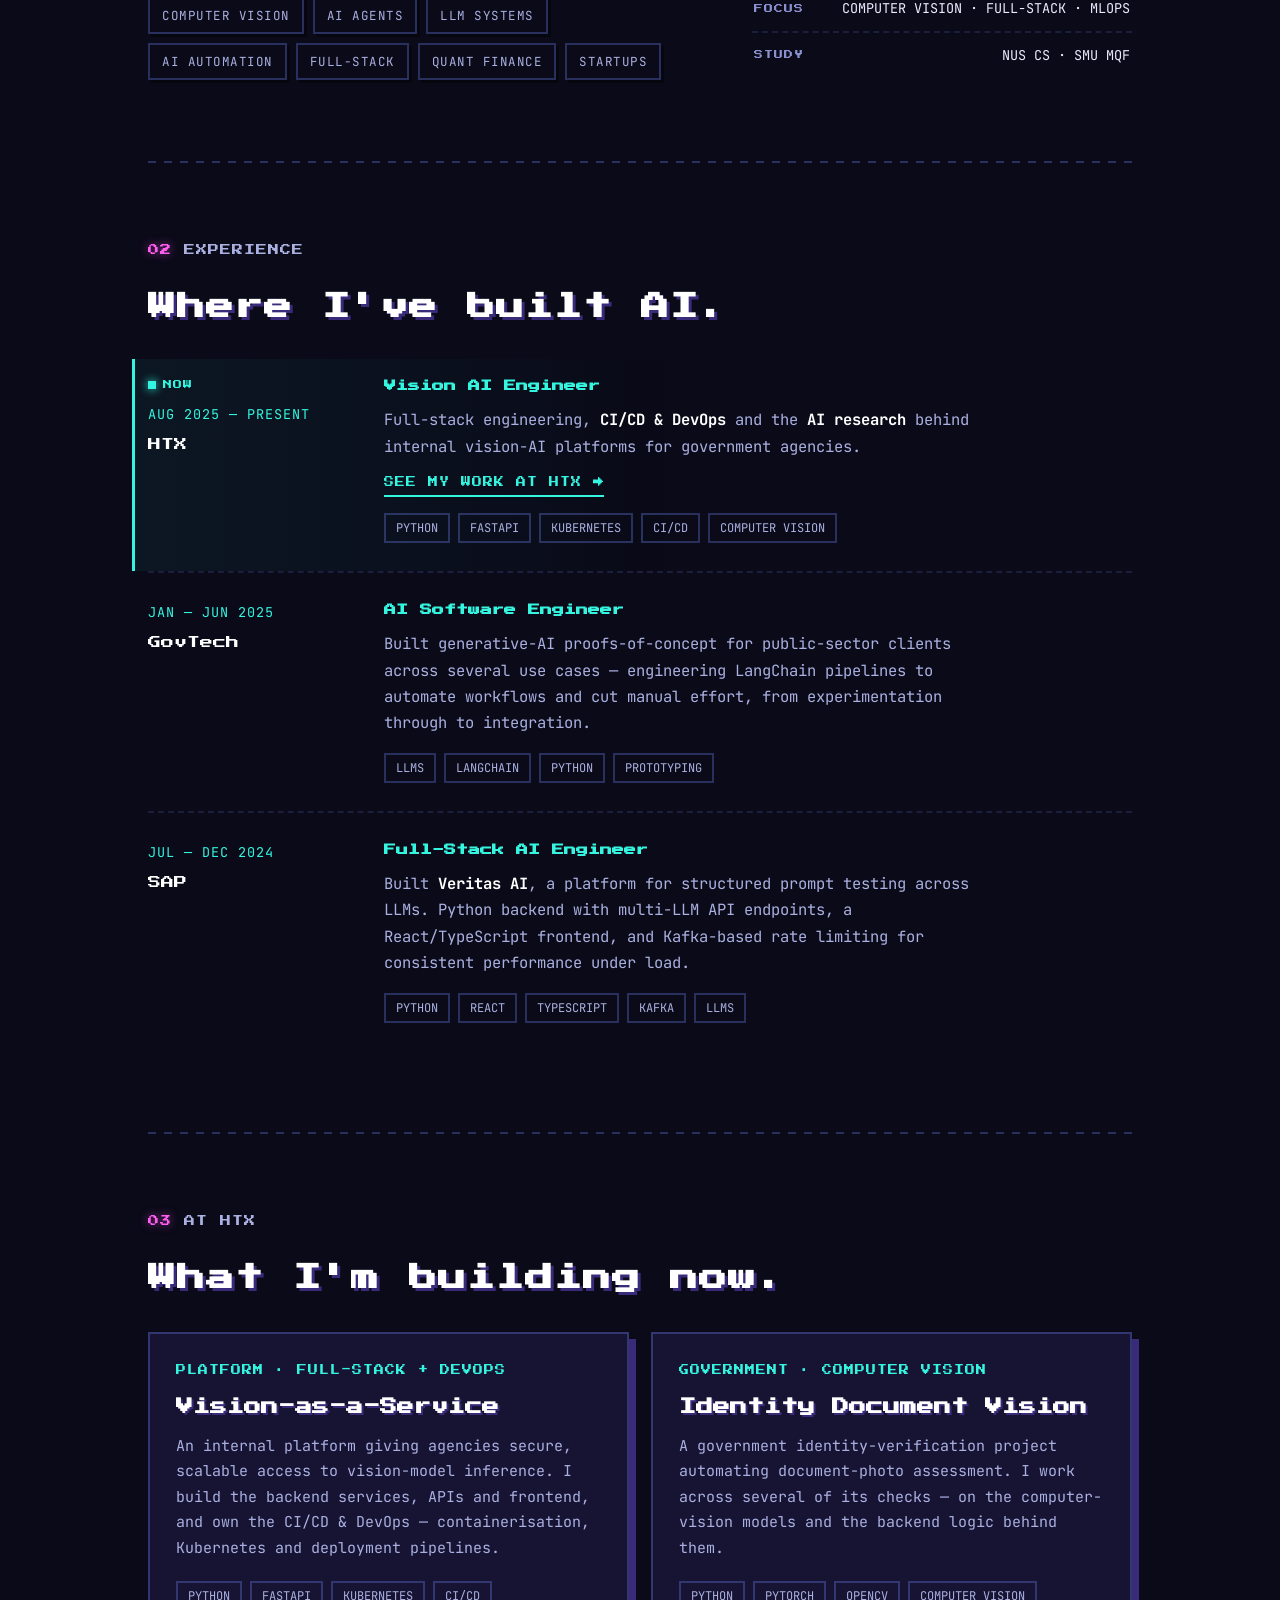
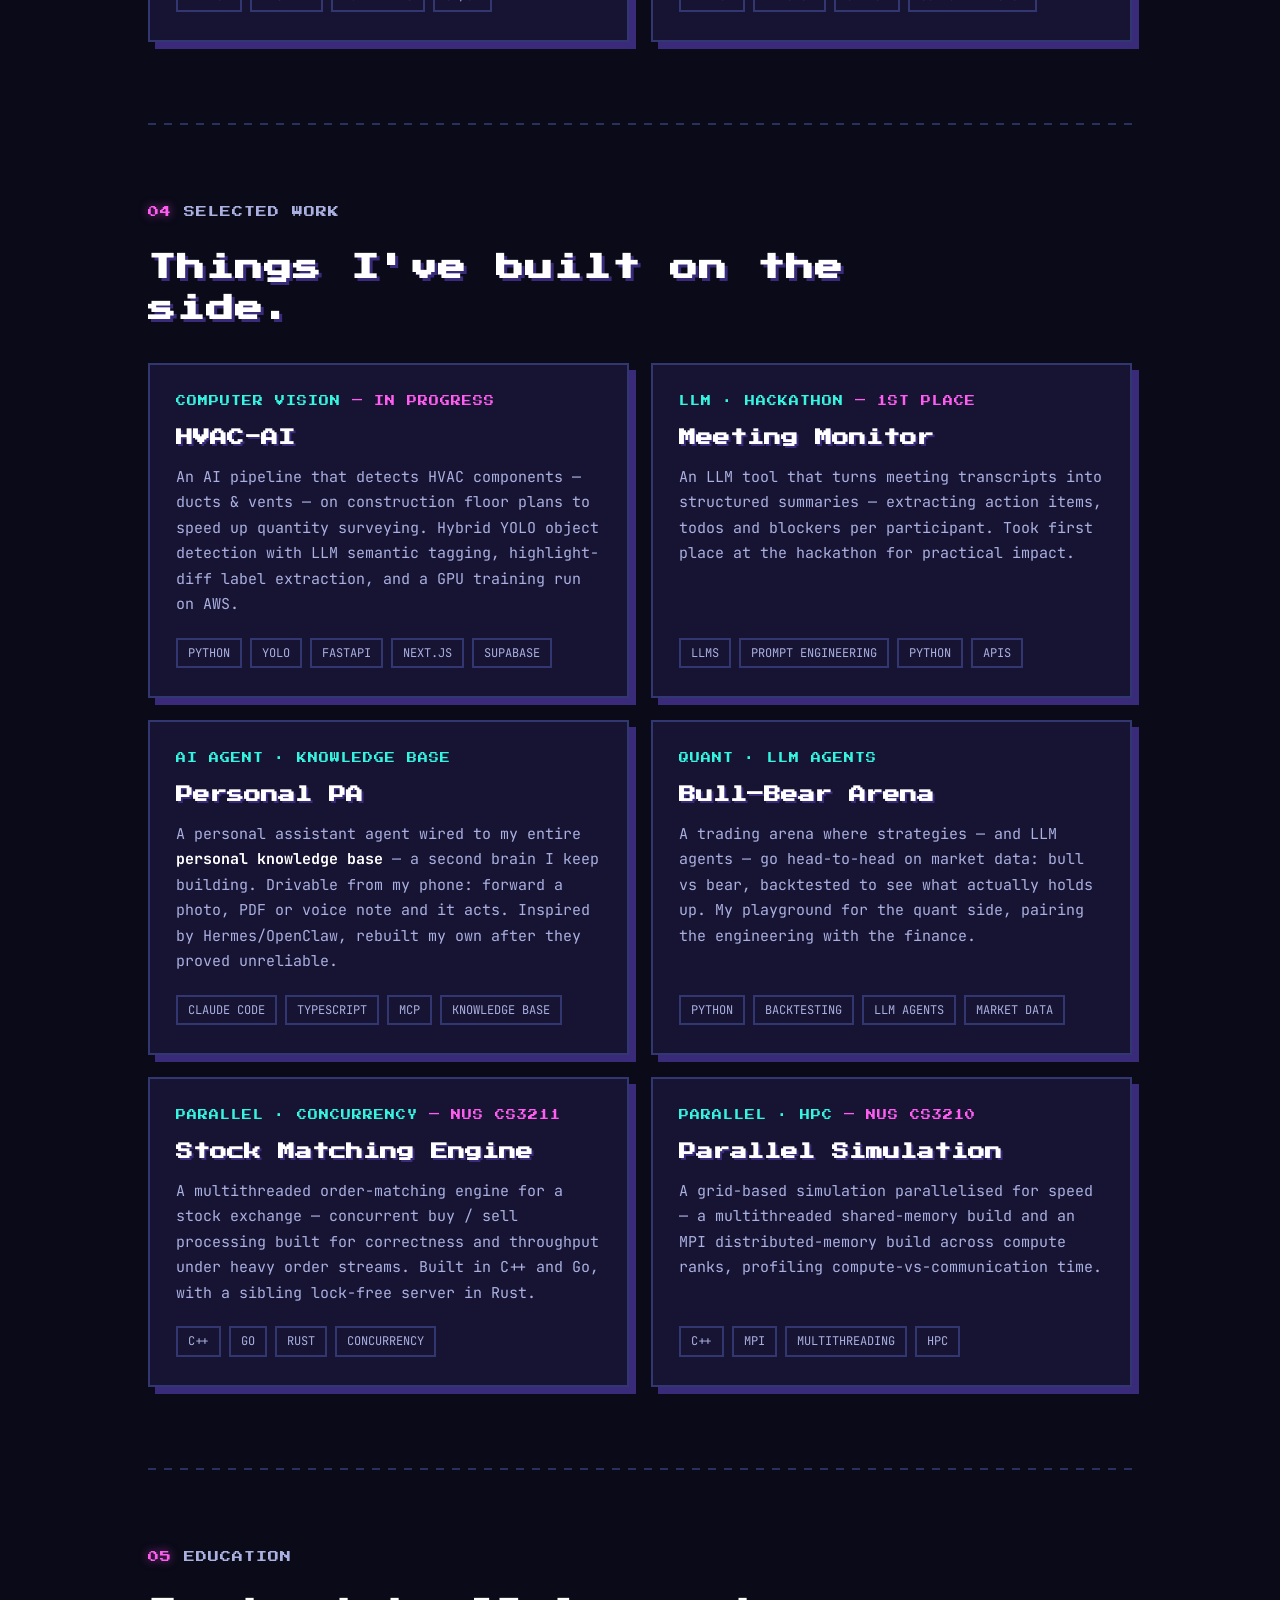
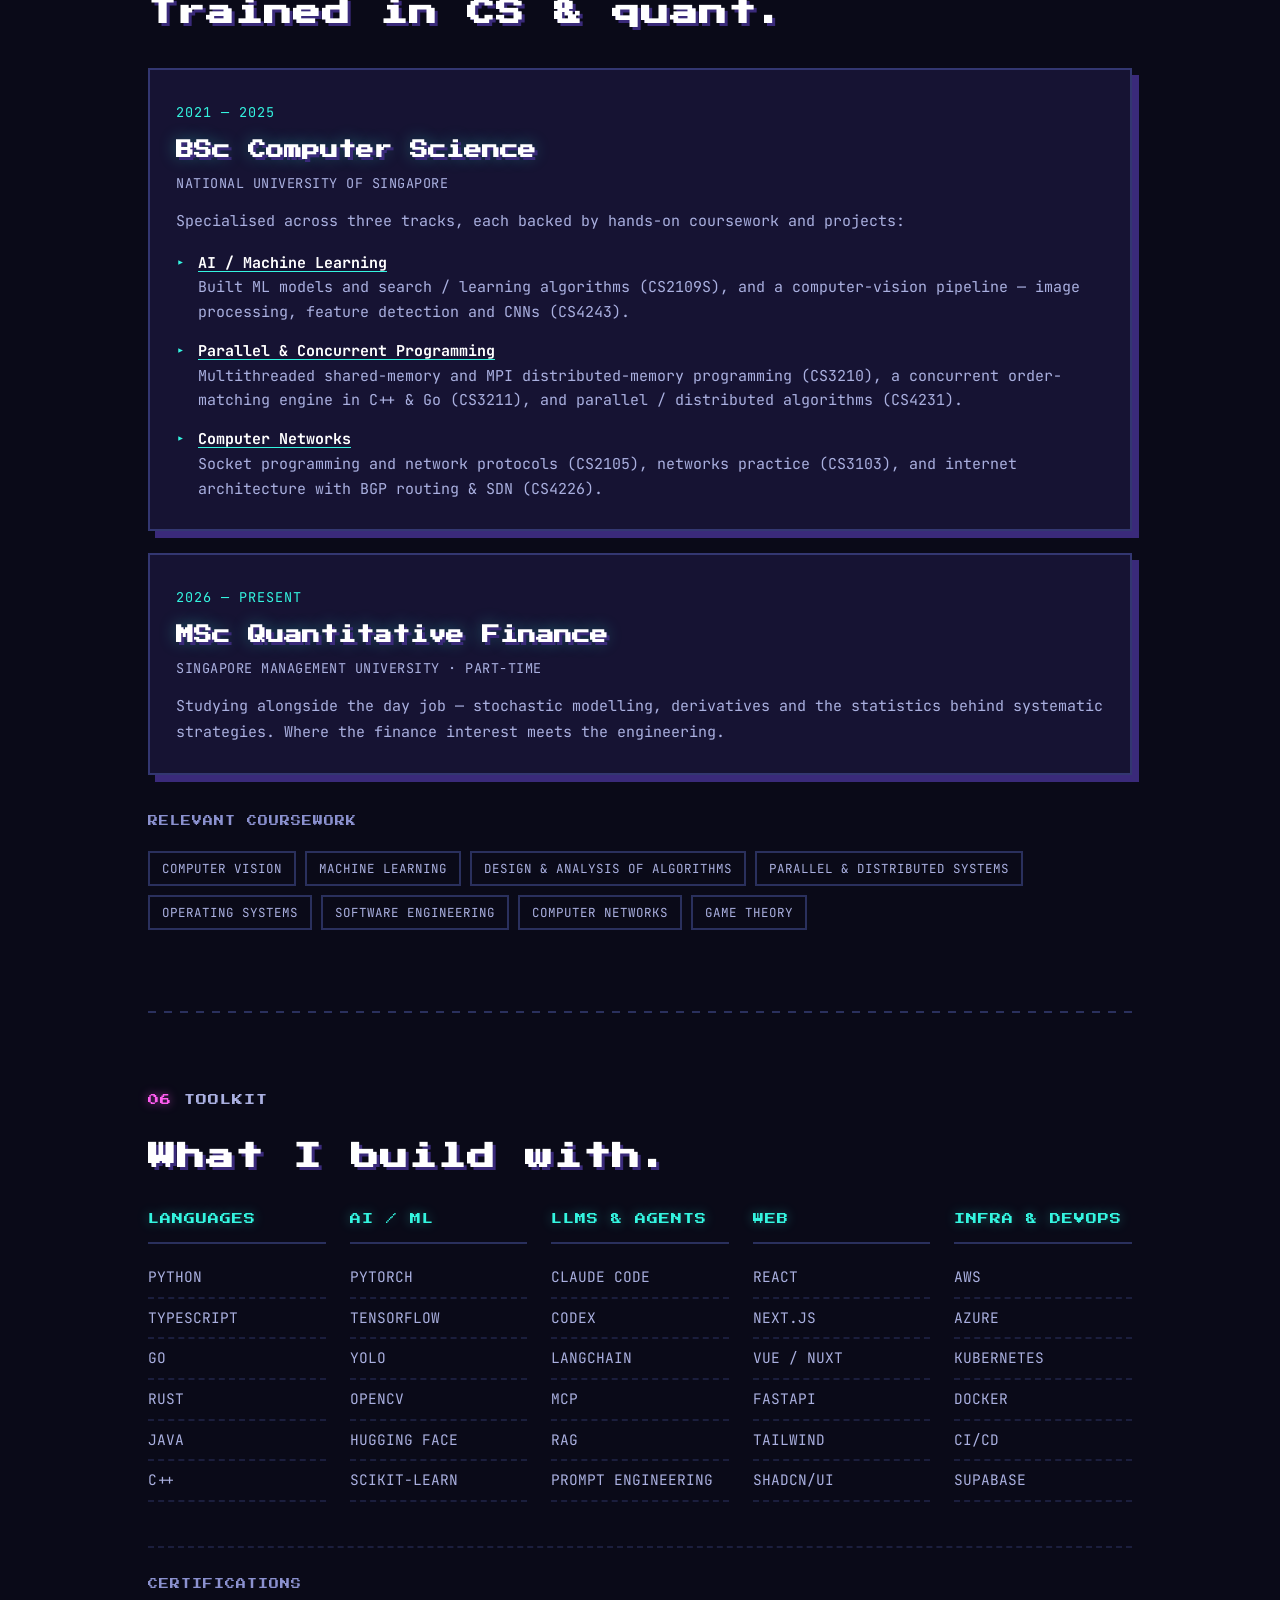
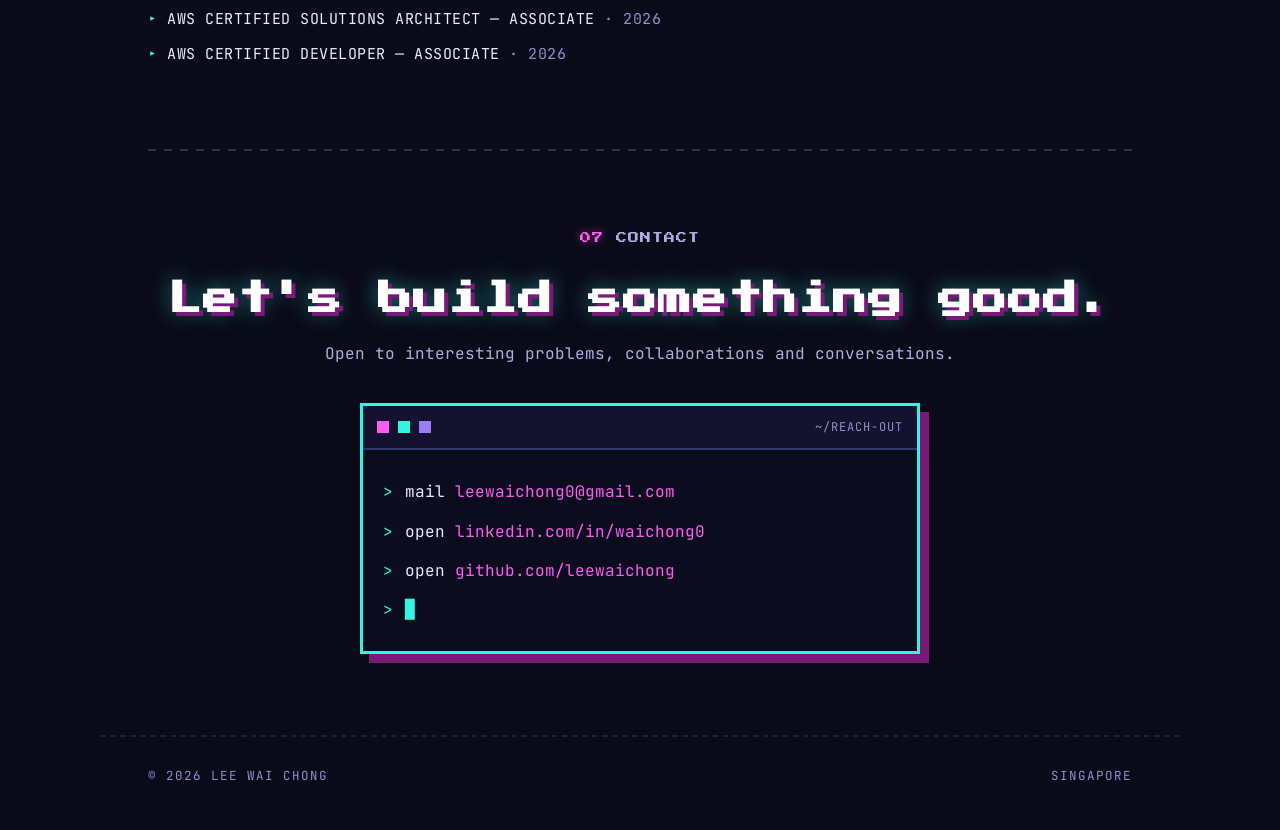
==== commit 1b04535d: "Add back-to-top button Pixel-styled "▲ TOP" fixed bottom-right; fades in after scrolling ~60% of a v" ====
--- a/index.html
+++ b/index.html
@@ -392,6 +392,10 @@
     </footer>
   </main>
 
+  <button id="toTop" class="to-top" aria-label="Back to top" title="Back to top">
+    <span class="tt-arrow">▲</span><span class="tt-label">TOP</span>
+  </button>
+
   <script src="script.js"></script>
 </body>
 </html>
--- a/styles.css
+++ b/styles.css
@@ -263,7 +263,7 @@
 .edu-card { border: 2px solid var(--line-2); background: var(--panel); box-shadow: 7px 7px 0 var(--violet-deep); padding: 28px 26px; transition: transform 0.14s var(--ease), box-shadow 0.14s var(--ease), border-color 0.2s; }
 .edu-card:hover { transform: translate(-3px, -3px); box-shadow: 11px 11px 0 var(--magenta-deep); border-color: var(--cyan); }
 .edu-when { font-size: 13.5px; color: var(--cyan); text-transform: uppercase; letter-spacing: 1px; }
-.edu-card h3 { font-family: var(--font-pixel); font-size: 13px; color: #fff; margin-top: 10px; line-height: 1.5; }
+.edu-card h3 { font-family: var(--font-pixel); font-size: clamp(15px, 1.9vw, 18px); color: #fff; margin-top: 12px; line-height: 1.5; text-shadow: 3px 3px 0 var(--violet-deep), 0 0 16px rgba(52, 245, 224, 0.35); }
 .edu-school { color: var(--muted); font-size: 13.5px; margin-top: 8px; text-transform: uppercase; letter-spacing: 0.5px; }
 .edu-note { color: var(--muted); font-size: 15px; margin-top: 14px; }
 .spec-list { list-style: none; margin-top: 16px; display: flex; flex-direction: column; gap: 14px; }
@@ -279,7 +279,7 @@
 
 /* ---------- Toolkit ---------- */
 .stack-grid { display: grid; grid-template-columns: repeat(5, 1fr); gap: 24px; margin-top: 34px; }
-.stack-col .mini-label { display: block; margin-bottom: 16px; }
+.stack-col .mini-label { display: block; margin-bottom: 14px; padding-bottom: 12px; font-size: 11px; color: var(--cyan); border-bottom: 2px solid var(--line-2); text-shadow: 0 0 12px rgba(52, 245, 224, 0.4); }
 .stack-col ul { list-style: none; }
 .stack-col li { font-size: 14.5px; color: var(--muted); padding: 7px 0; border-bottom: 2px dashed var(--line); text-transform: uppercase; transition: color 0.2s, padding-left 0.2s var(--ease); }
 .stack-col li:hover { color: var(--cyan); padding-left: 6px; }
@@ -314,6 +314,13 @@
 /* ---------- Footer ---------- */
 .footer { max-width: var(--maxw); margin: 0 auto; padding: 28px clamp(18px, 5vw, 48px) 44px; display: flex; justify-content: space-between; align-items: center; border-top: 2px dashed var(--line); font-size: 12.5px; color: var(--dim); text-transform: uppercase; letter-spacing: 1px; }
 
+/* ---------- Back to top ---------- */
+.to-top { position: fixed; right: clamp(16px, 3vw, 32px); bottom: clamp(16px, 3vw, 32px); z-index: 60; display: flex; align-items: center; gap: 8px; padding: 10px 14px; font-family: var(--font-pixel); font-size: 9px; letter-spacing: 1px; color: var(--cyan); background: var(--bg-2); border: 2px solid var(--cyan); box-shadow: 4px 4px 0 var(--magenta-deep); cursor: pointer; opacity: 0; transform: translateY(16px); pointer-events: none; transition: opacity 0.25s var(--ease), transform 0.25s var(--ease), box-shadow 0.15s var(--ease), background 0.2s; }
+.to-top.show { opacity: 1; transform: translateY(0); pointer-events: auto; }
+.to-top:hover { background: var(--cyan); color: var(--bg); box-shadow: 6px 6px 0 var(--magenta-deep); transform: translate(-2px, -2px); }
+.to-top .tt-arrow { font-family: var(--font-mono, monospace); font-size: 11px; line-height: 1; }
+@media (max-width: 480px) { .to-top .tt-label { display: none; } .to-top { padding: 11px; } }
+
 @media (max-width: 760px) {
   .sun { opacity: 0.32; right: -22%; top: 5%; }
 }
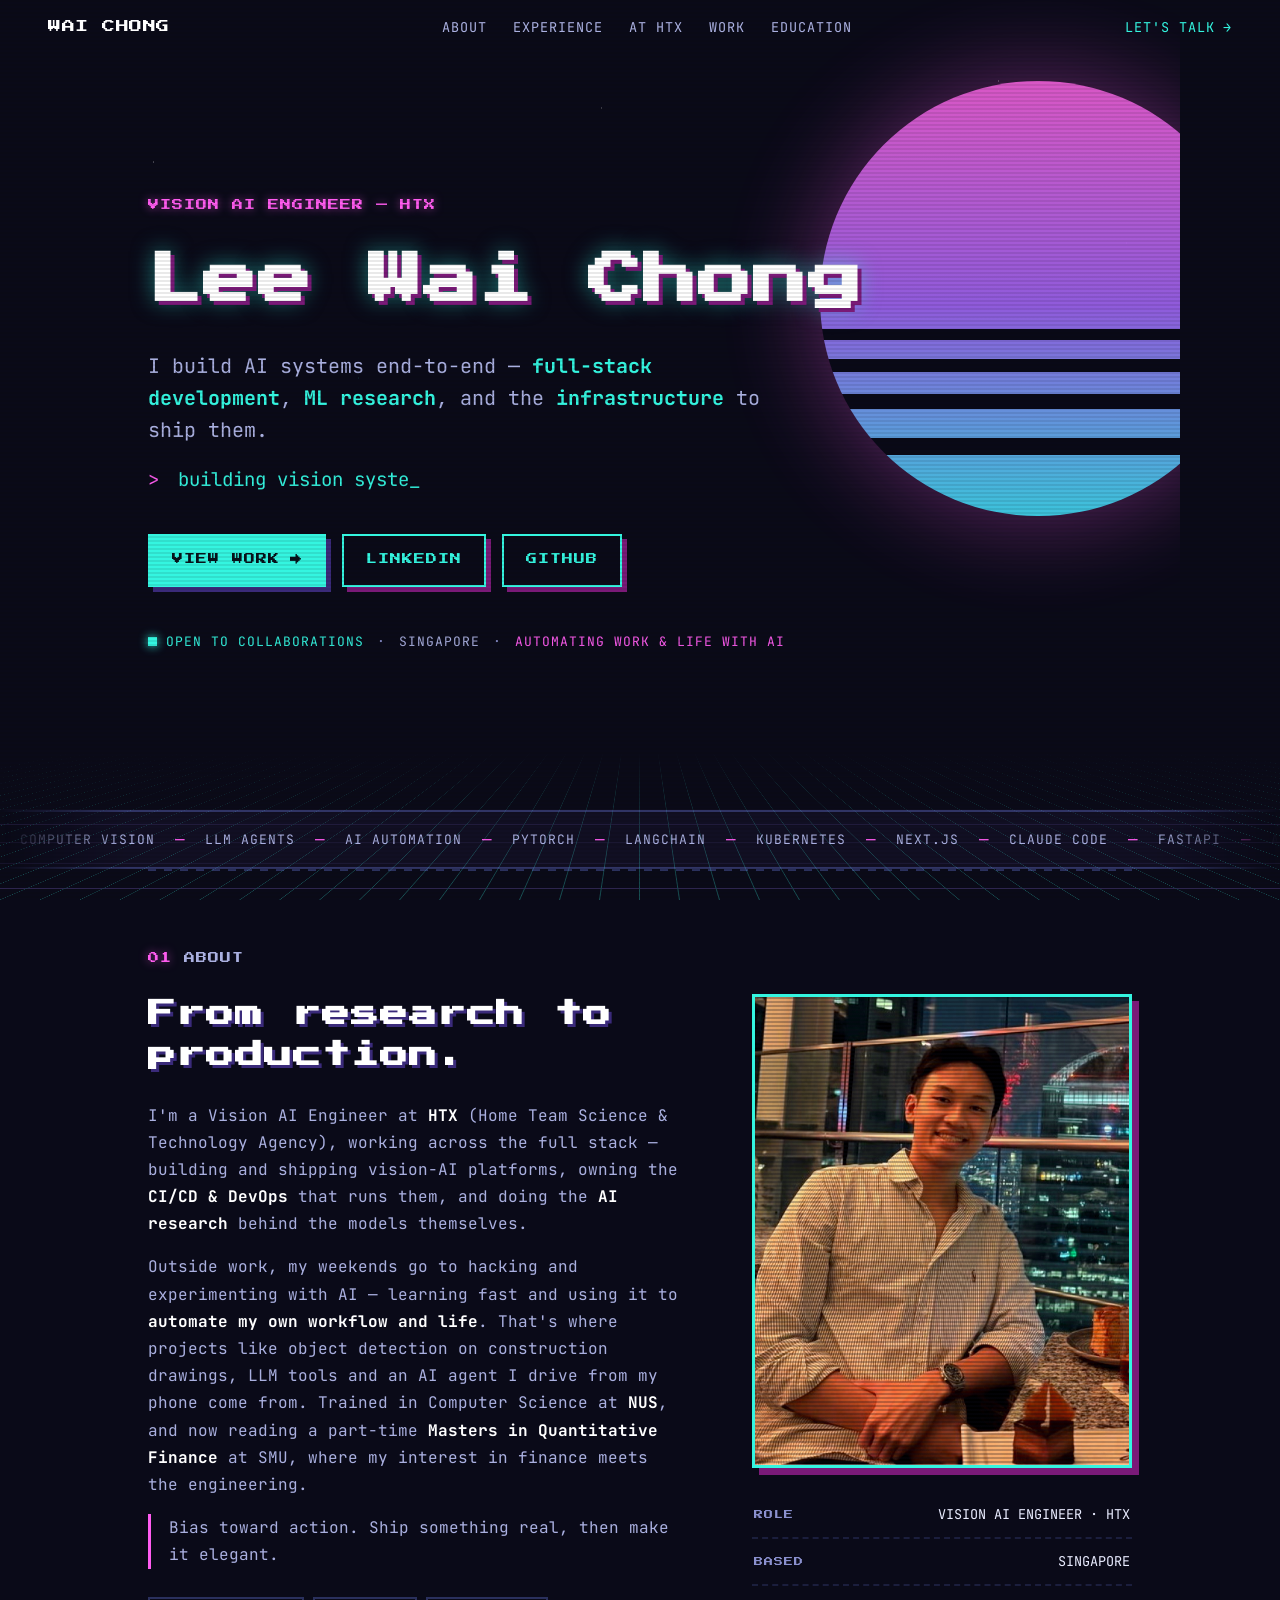
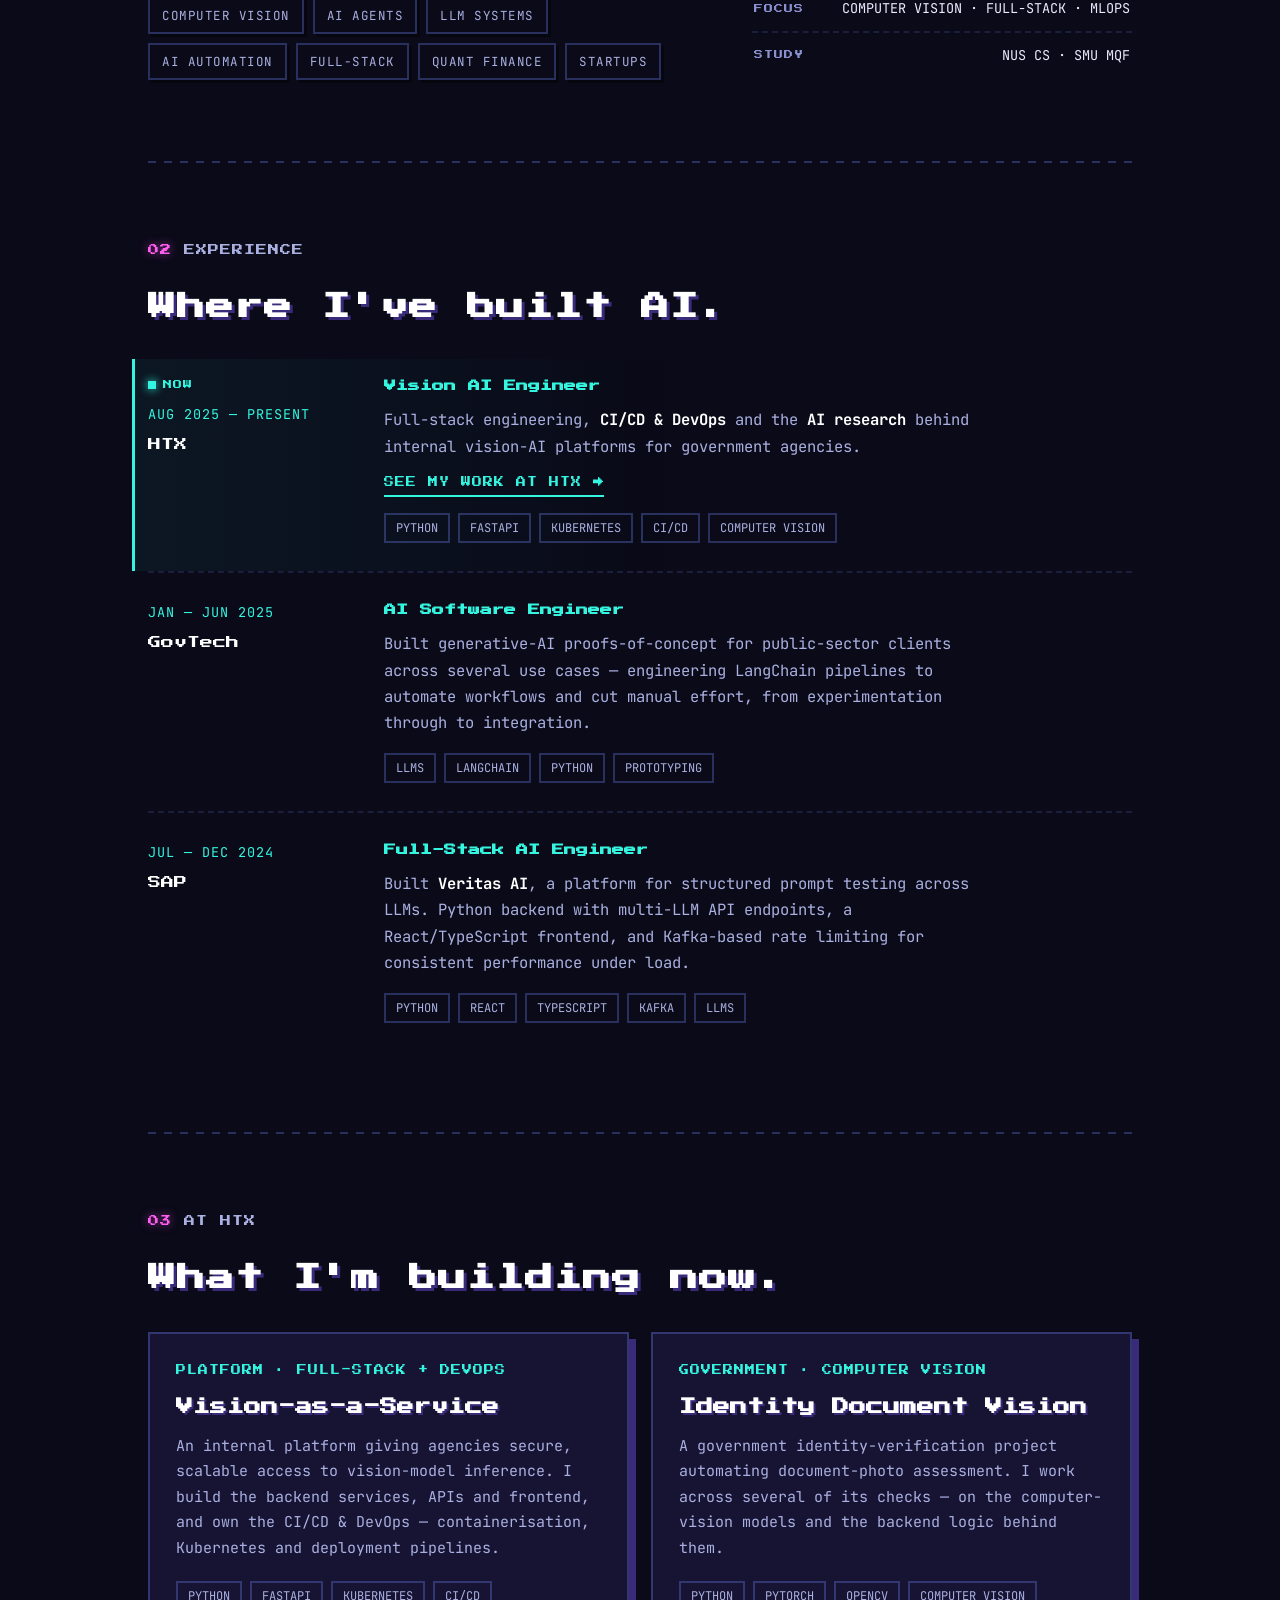
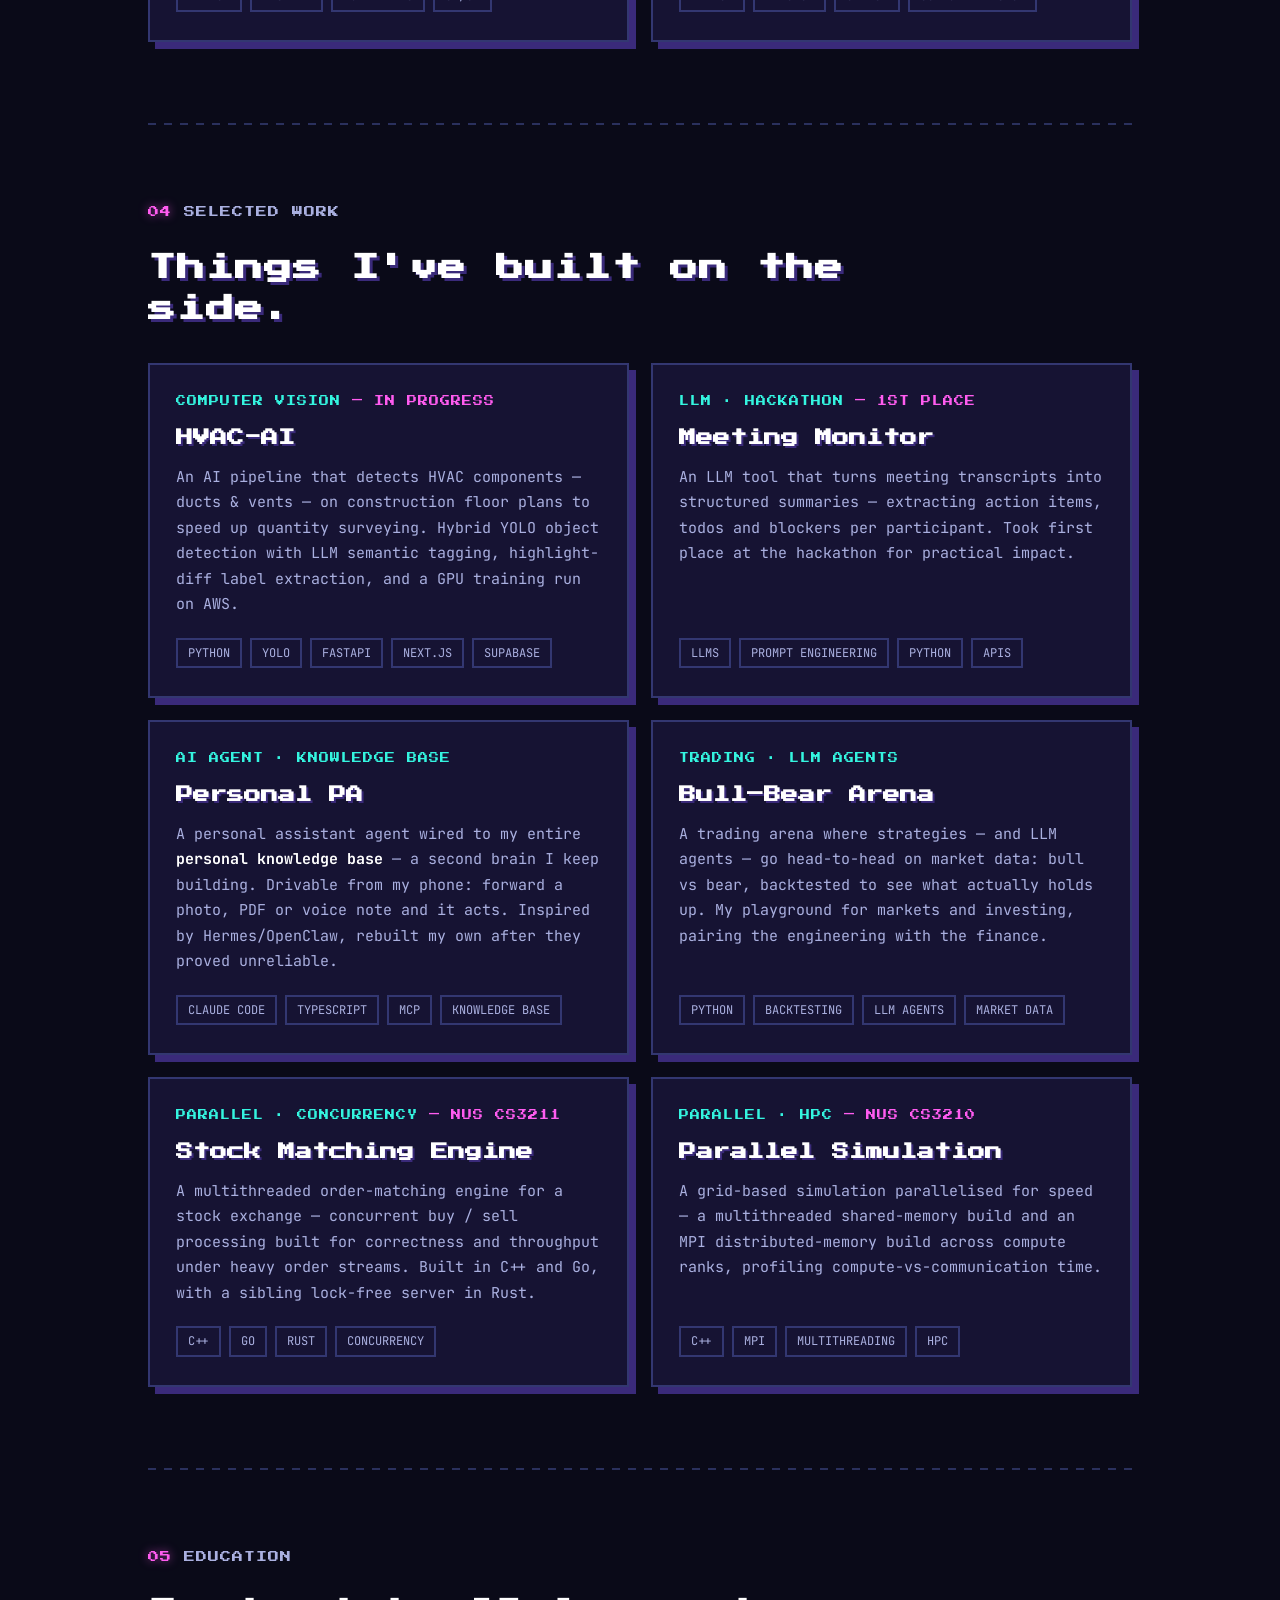
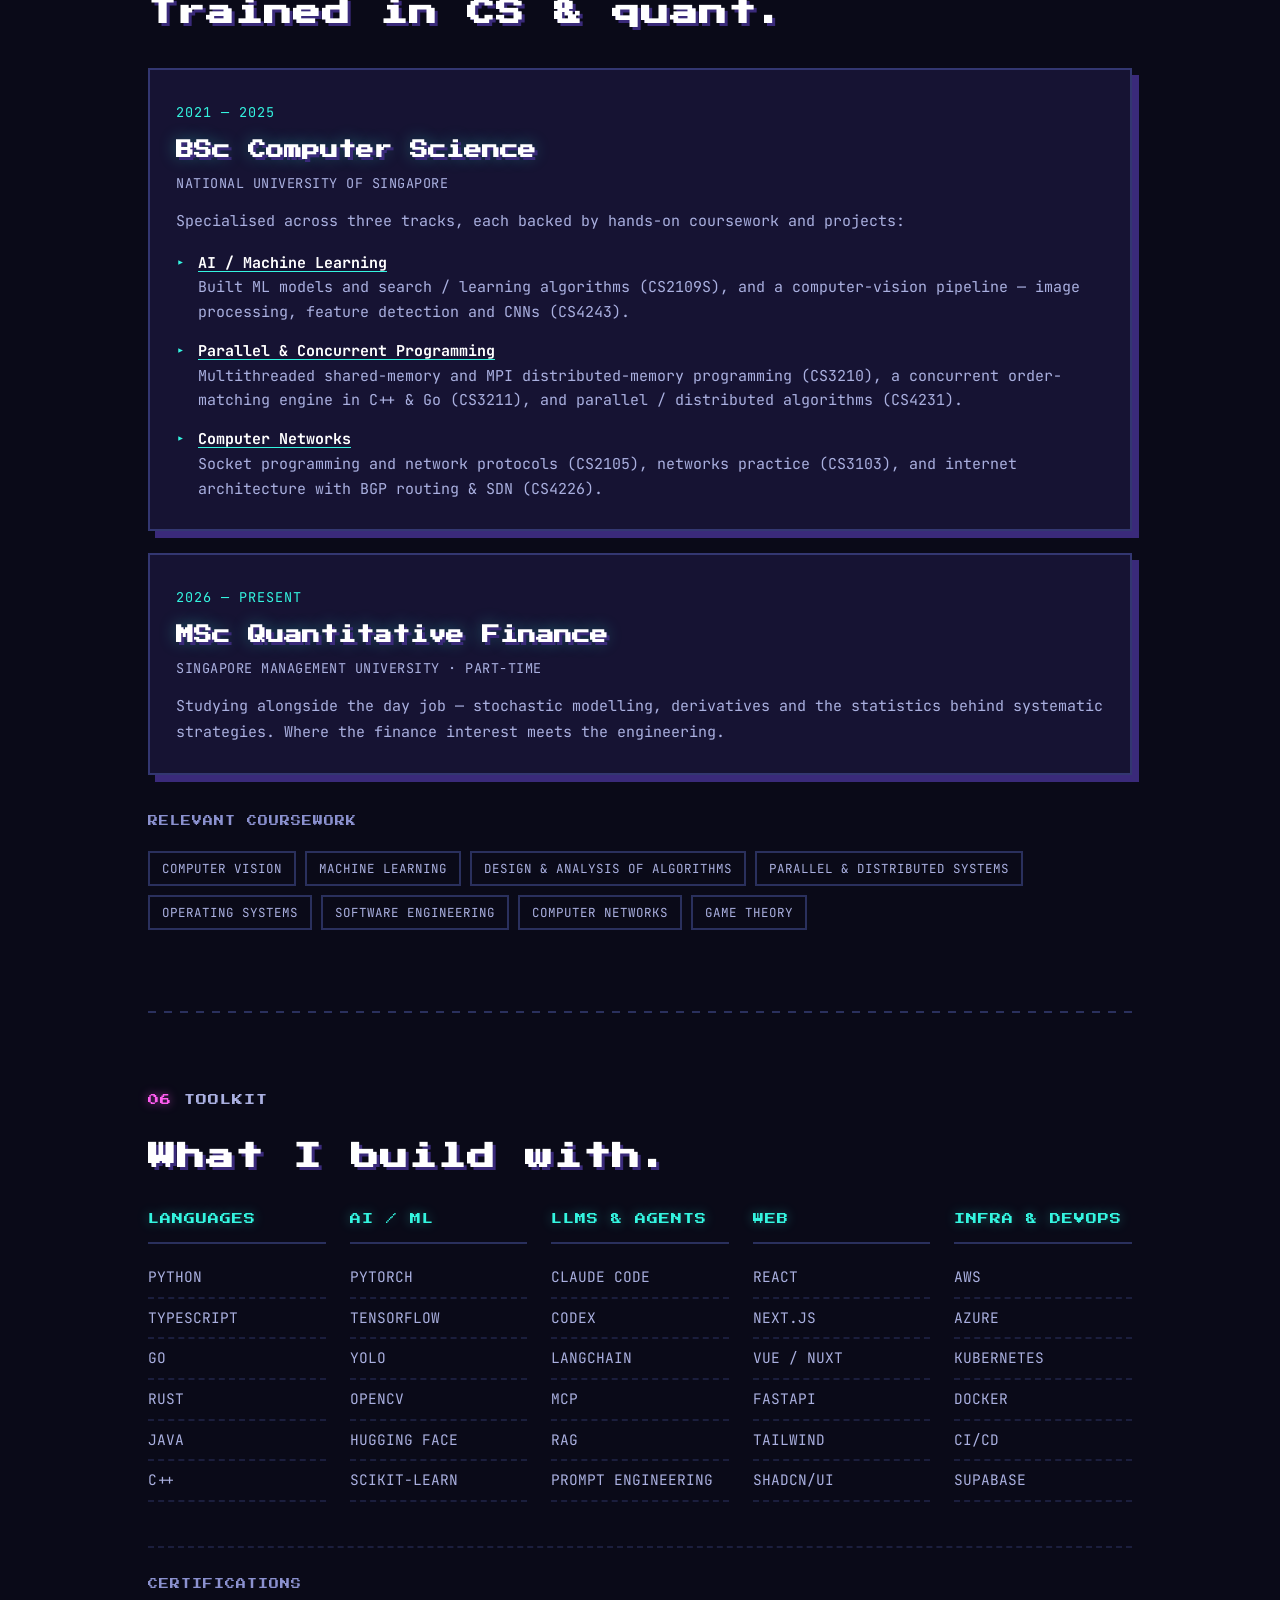
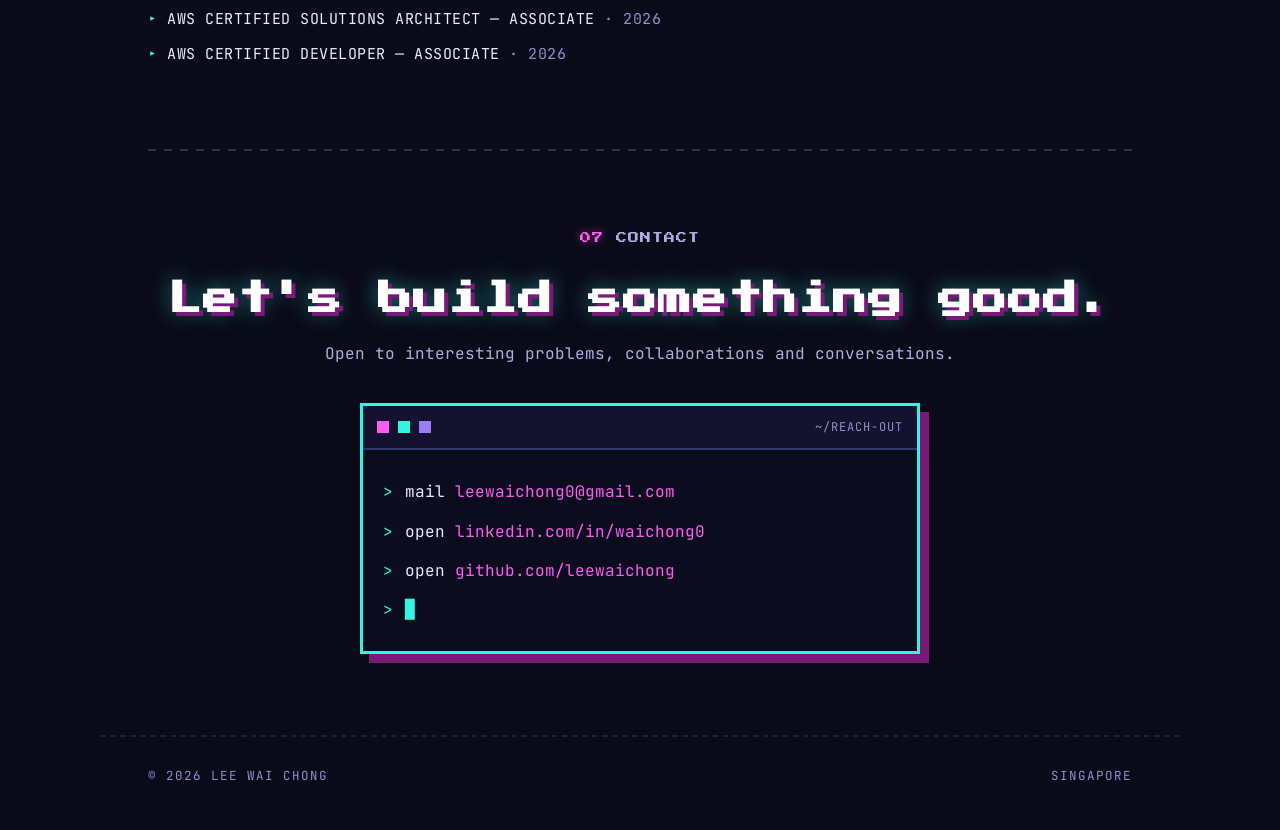
==== commit 8d54ac91: "Reframe Bull-Bear Arena as trading/investing, not quant Co-Authored-By: Claude Opus 4.8 (1M context)" ====
--- a/index.html
+++ b/index.html
@@ -246,12 +246,12 @@
         </article>
 
         <article class="card reveal">
-          <span class="card-cat">Quant · LLM Agents</span>
+          <span class="card-cat">Trading · LLM Agents</span>
           <h3 class="card-title">Bull–Bear Arena</h3>
           <p class="card-desc">
             A trading arena where strategies — and LLM agents — go head-to-head on market data: bull vs
-            bear, backtested to see what actually holds up. My playground for the quant side, pairing the
-            engineering with the finance.
+            bear, backtested to see what actually holds up. My playground for markets and investing,
+            pairing the engineering with the finance.
           </p>
           <ul class="card-tags"><li>Python</li><li>Backtesting</li><li>LLM Agents</li><li>Market Data</li></ul>
         </article>
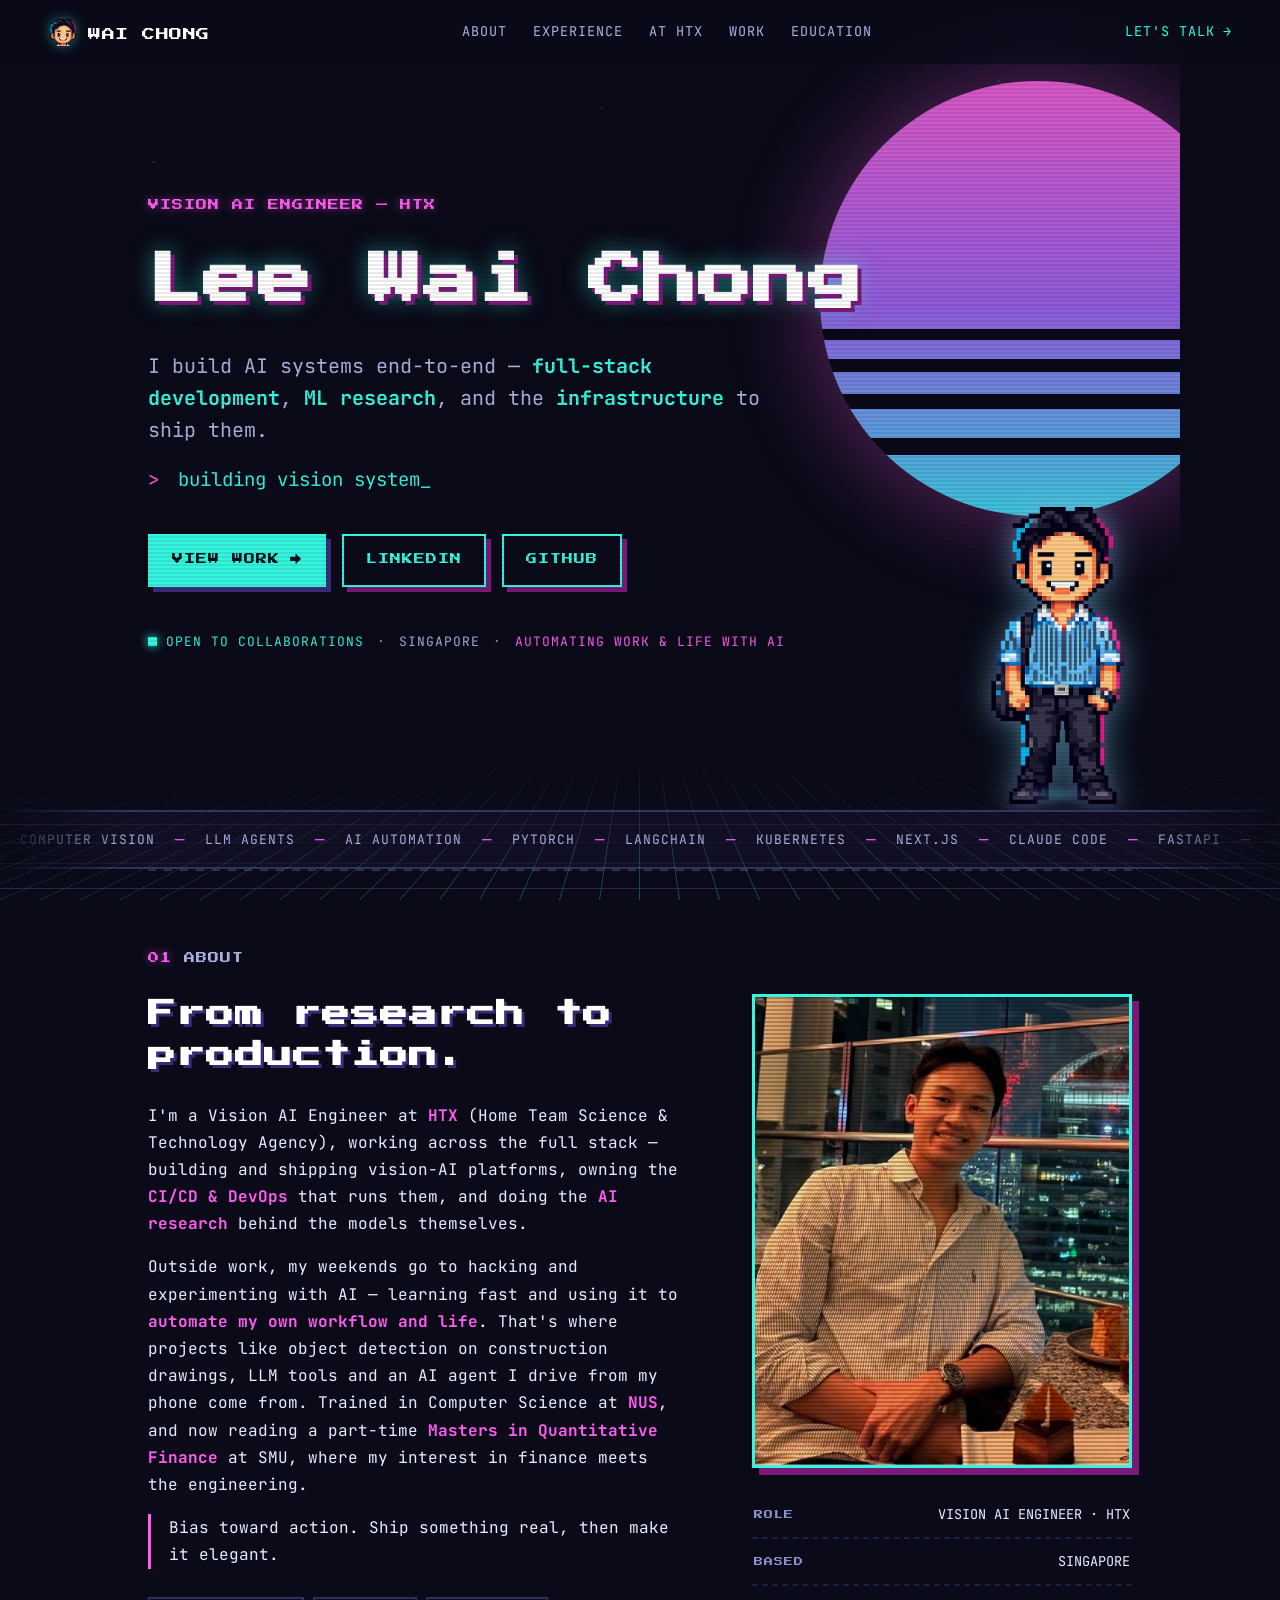
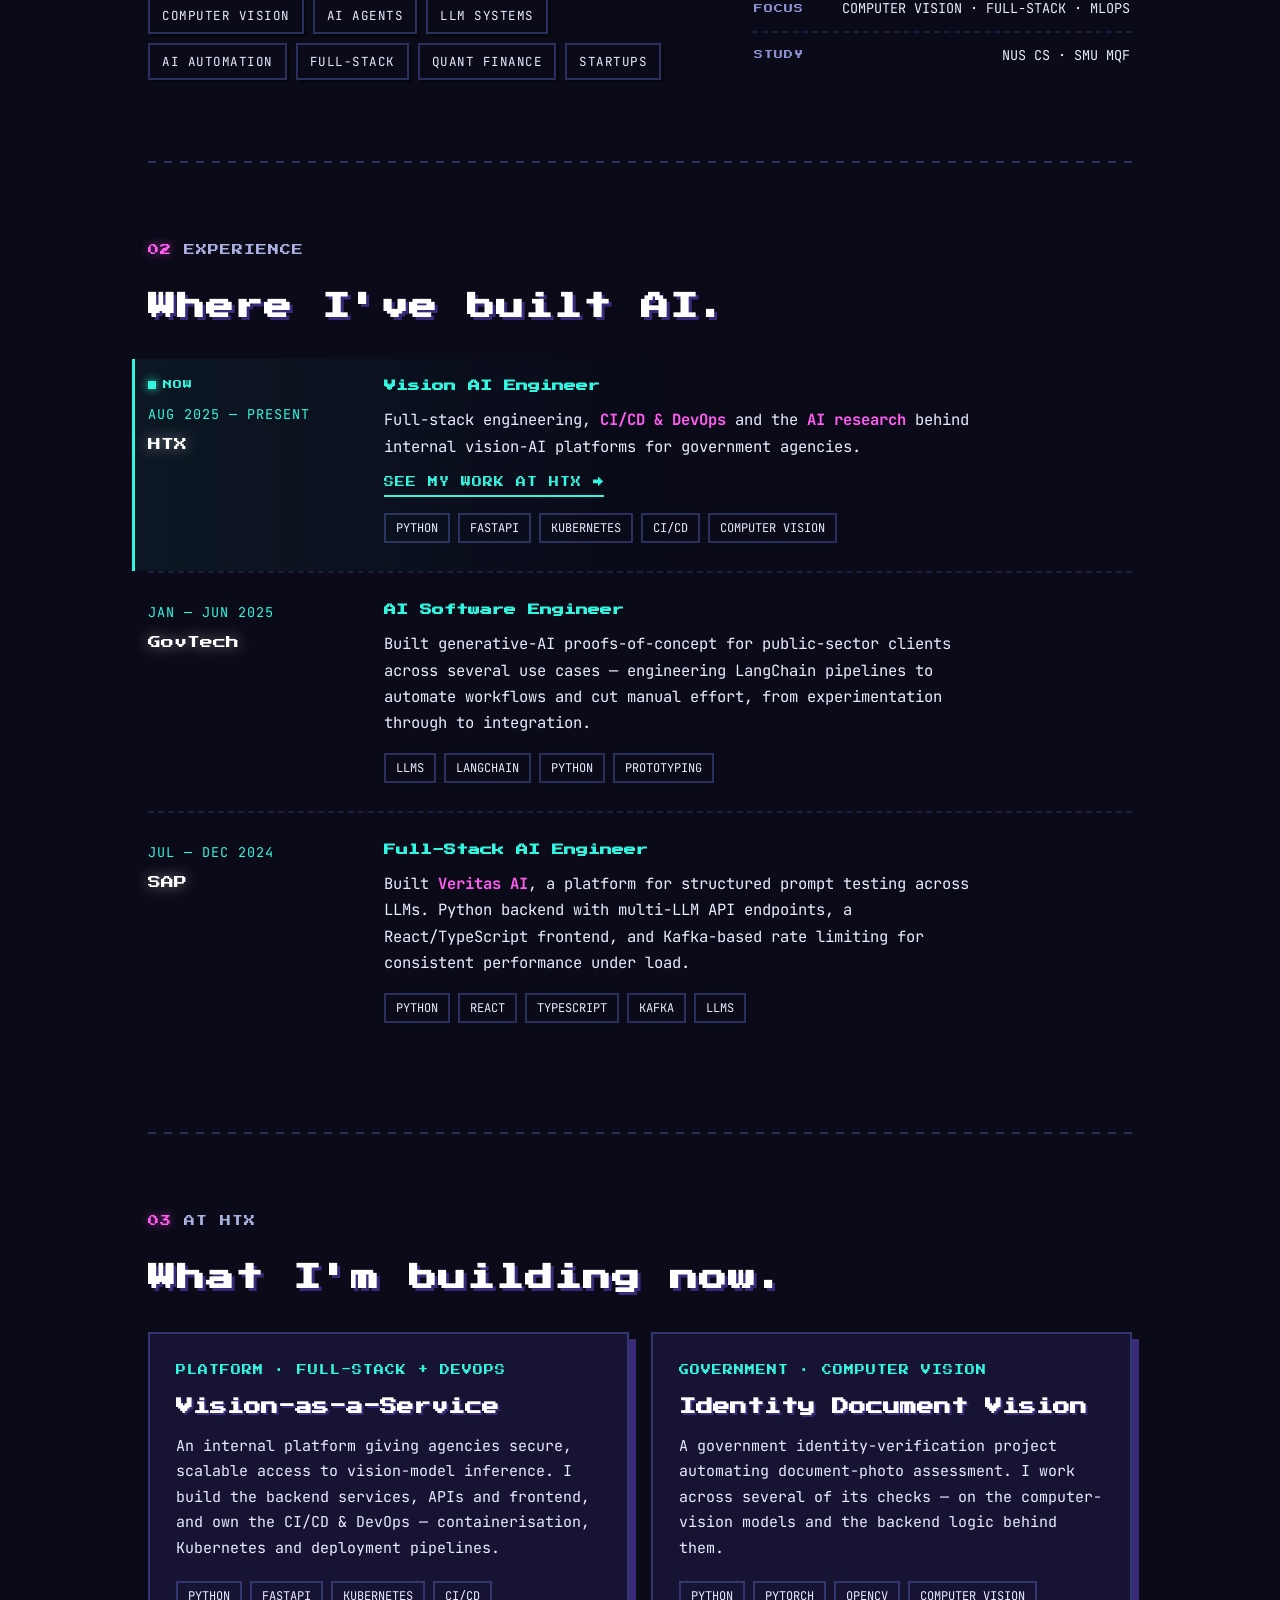
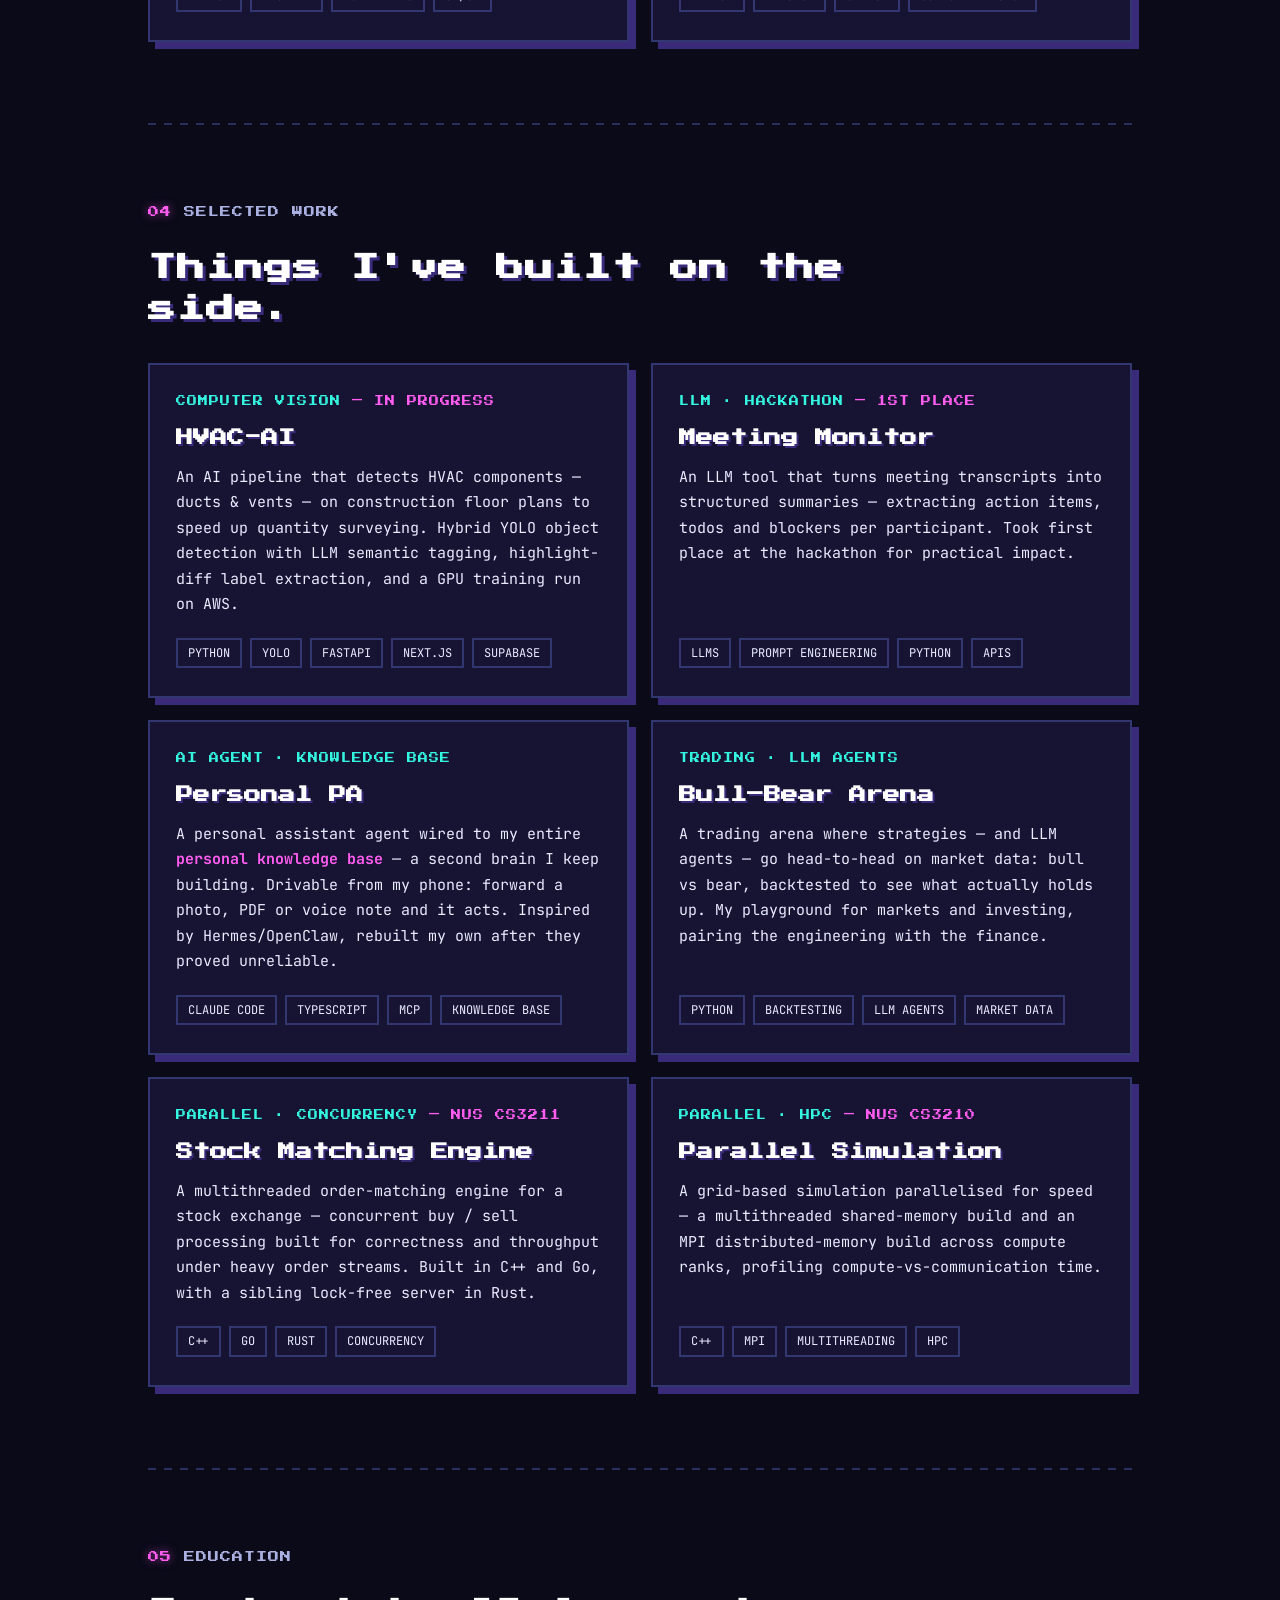
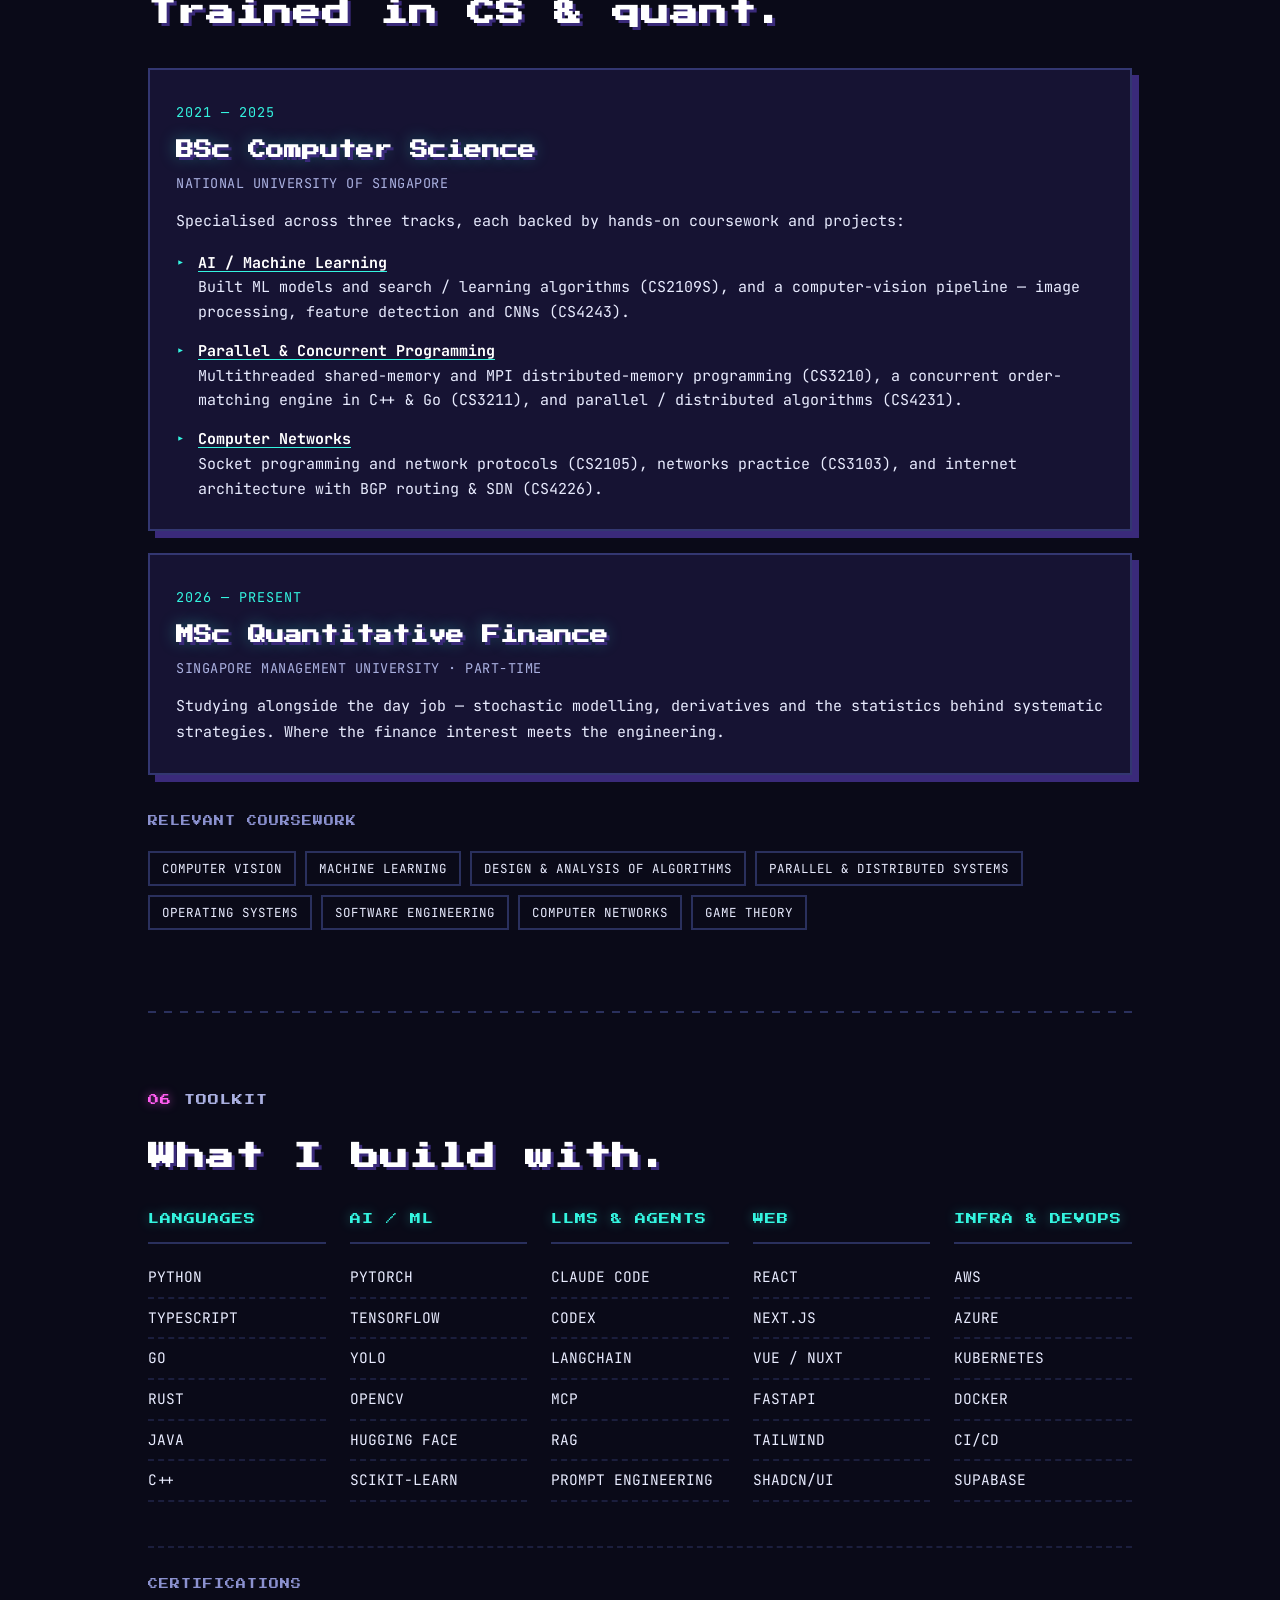
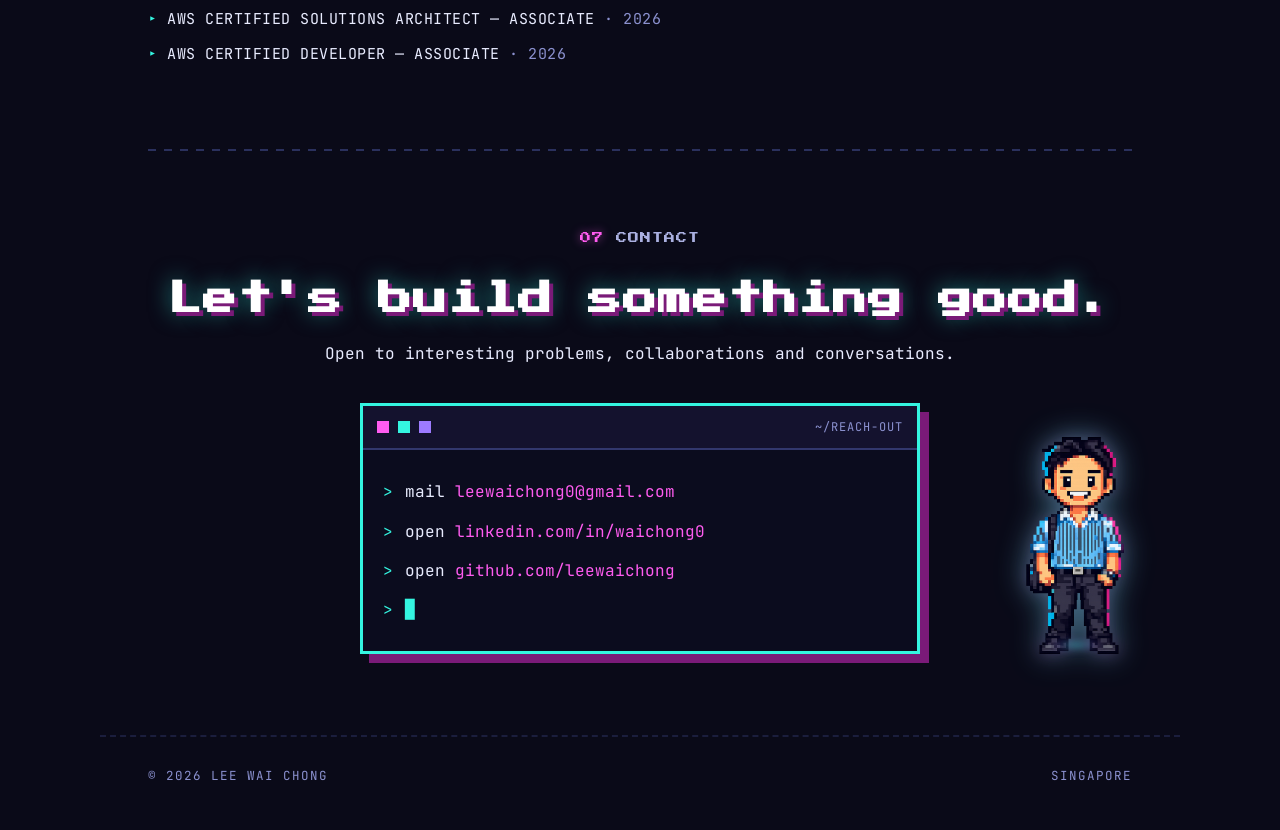
==== commit 81ab8ec4: "Add pixel-art mascot (hero + contact + nav face) and OG share banner - Hero & contact: AI-generated " ====
--- a/index.html
+++ b/index.html
@@ -9,10 +9,13 @@
   <meta property="og:description" content="I build AI systems end-to-end. HTX · NUS Computer Science." />
   <meta property="og:type" content="website" />
   <meta property="og:url" content="https://leewaichong.github.io/" />
-  <meta property="og:image" content="https://leewaichong.github.io/assets/portrait.jpg" />
+  <meta property="og:image" content="https://leewaichong.github.io/assets/og.png" />
+  <meta property="og:image:width" content="1200" />
+  <meta property="og:image:height" content="630" />
   <meta name="twitter:card" content="summary_large_image" />
   <meta name="twitter:title" content="Lee Wai Chong — Vision AI Engineer" />
   <meta name="twitter:description" content="I build AI systems end-to-end. HTX · NUS Computer Science." />
+  <meta name="twitter:image" content="https://leewaichong.github.io/assets/og.png" />
 
   <link rel="preconnect" href="https://fonts.googleapis.com" />
   <link rel="preconnect" href="https://fonts.gstatic.com" crossorigin />
@@ -27,7 +30,7 @@
 
   <!-- Nav -->
   <header class="nav" id="nav">
-    <a class="brand" href="#top">WAI CHONG</a>
+    <a class="brand" href="#top"><img class="brand-face" src="assets/mascot-face.png" alt="" /><span class="brand-name">WAI CHONG</span></a>
     <nav class="nav-links">
       <a href="#about">About</a>
       <a href="#experience">Experience</a>
@@ -43,6 +46,7 @@
     <section class="hero">
       <div class="sun" aria-hidden="true"></div>
       <div class="particles" aria-hidden="true"><i></i><i></i><i></i><i></i><i></i><i></i><i></i><i></i><i></i></div>
+      <div class="hero-mascot" aria-hidden="true"><img src="assets/mascot.png" alt="Pixel-art mascot of Lee Wai Chong" /></div>
       <div class="hero-inner">
         <p class="eyebrow reveal">Vision AI Engineer — HTX</p>
         <h1 class="hero-name reveal" data-text="Lee Wai Chong">Lee Wai Chong</h1>
@@ -384,6 +388,7 @@
           <p class="term-last"><span class="tp">&gt;</span> <span class="tcaret">█</span></p>
         </div>
       </div>
+      <div class="contact-mascot" aria-hidden="true"><img src="assets/mascot.png" alt="" /></div>
     </section>
 
     <footer class="footer">
--- a/styles.css
+++ b/styles.css
@@ -14,6 +14,7 @@
 
   --text:     #e9ecff;
   --muted:    #aab0e0;
+  --body:     #c2c7ec;
   --dim:      #8b91cf;
 
   --cyan:     #34f5e0;
@@ -40,7 +41,7 @@
   position: relative; overflow-x: hidden;
 }
 a { color: inherit; text-decoration: none; }
-strong { color: #fff; font-weight: 700; }
+strong { color: var(--magenta); font-weight: 700; }
 ::selection { background: var(--magenta); color: #0a0a18; }
 
 /* ---------- Background ---------- */
@@ -82,10 +83,13 @@
   position: fixed; top: 0; left: 0; right: 0; z-index: 100;
   display: flex; align-items: center; justify-content: space-between;
   padding: 16px clamp(18px, 5vw, 48px);
+  background: rgba(10, 10, 24, 0.72);
   transition: background 0.3s, border-color 0.3s; border-bottom: 2px solid transparent;
 }
-.nav.scrolled { background: rgba(10, 10, 24, 0.88); border-bottom-color: var(--line-2); }
-.brand { font-family: var(--font-pixel); font-size: 13px; color: #fff; letter-spacing: 0.5px; }
+.nav.scrolled { background: rgba(10, 10, 24, 0.92); border-bottom-color: var(--line-2); }
+.brand { font-family: var(--font-pixel); font-size: 13px; line-height: 1; color: #fff; letter-spacing: 0.5px; display: inline-flex; align-items: center; gap: 10px; }
+.brand-face { height: 30px; width: 30px; object-fit: contain; image-rendering: auto; filter: drop-shadow(0 0 6px rgba(52, 245, 224, 0.45)); }
+.brand-name { display: inline-block; transform: translateY(3px); }
 .nav-links { display: flex; gap: 26px; }
 .nav-links a { font-size: 13.5px; text-transform: uppercase; letter-spacing: 1px; color: var(--muted); transition: color 0.2s, text-shadow 0.2s; }
 .nav-links a:hover { color: var(--cyan); text-shadow: 0 0 10px var(--cyan); }
@@ -126,6 +130,14 @@
   97% { opacity: 0; transform: translateX(0); }
 }
 .hero-inner { width: 100%; position: relative; z-index: 1; }
+
+/* pixel mascot standing on the synthwave road, in front of the sun */
+.hero-mascot { position: absolute; z-index: 1; right: clamp(8px, 5vw, 56px); bottom: 6px; pointer-events: none; animation: mascotIn 0.8s var(--ease) 0.35s both; }
+.hero-mascot img { display: block; height: clamp(220px, 33vh, 320px); width: auto; filter: drop-shadow(0 0 18px rgba(52, 245, 224, 0.38)) drop-shadow(0 0 8px rgba(255, 92, 240, 0.28)); }
+.hero-mascot::after { content: ""; position: absolute; left: 50%; bottom: 2px; transform: translateX(-50%); width: 60%; height: 15px; border-radius: 50%; background: radial-gradient(ellipse at center, rgba(52, 245, 224, 0.4), rgba(157, 123, 255, 0.18) 45%, transparent 72%); filter: blur(3px); }
+@keyframes mascotIn { from { opacity: 0; transform: translateY(28px) scale(0.97); } to { opacity: 1; transform: translateY(0) scale(1); } }
+@media (max-width: 980px) { .hero-mascot { display: none; } }
+
 
 /* synthwave sun rising behind the hero */
 .sun {
@@ -197,10 +209,10 @@
 /* ---------- About ---------- */
 .about-grid { display: grid; grid-template-columns: 1.4fr 1fr; gap: clamp(32px, 6vw, 72px); align-items: start; margin-top: 10px; }
 .about-lead .sec-title { margin-bottom: 26px; }
-.about-lead p { color: var(--muted); margin-bottom: 16px; font-size: 16px; }
+.about-lead p { color: var(--text); margin-bottom: 16px; font-size: 16px; }
 .about-stance { color: var(--text); padding-left: 18px; border-left: 3px solid var(--magenta); }
 .focus-list { list-style: none; display: flex; flex-wrap: wrap; gap: 9px; margin-top: 28px; }
-.focus-list li { font-size: 12.5px; text-transform: uppercase; letter-spacing: 0.5px; color: var(--muted); border: 2px solid var(--line-2); padding: 6px 12px; box-shadow: 3px 3px 0 rgba(0,0,0,0.35); transition: all 0.18s var(--ease); cursor: default; }
+.focus-list li { font-size: 12.5px; text-transform: uppercase; letter-spacing: 0.5px; color: var(--text); border: 2px solid var(--line-2); padding: 6px 12px; box-shadow: 3px 3px 0 rgba(0,0,0,0.35); transition: all 0.18s var(--ease); cursor: default; }
 .focus-list li:hover { color: var(--cyan); border-color: var(--cyan); box-shadow: 4px 4px 0 var(--magenta-deep); transform: translate(-2px, -2px); }
 
 .portrait { position: relative; border: 3px solid var(--cyan); background: var(--panel); box-shadow: 7px 7px 0 var(--magenta-deep); overflow: hidden; }
@@ -210,7 +222,7 @@
 .facts > div { display: flex; justify-content: space-between; gap: 14px; padding: 11px 2px; border-bottom: 2px dashed var(--line); }
 .facts > div:last-child { border-bottom: 0; }
 .facts dt { font-family: var(--font-pixel); font-size: 9px; letter-spacing: 1px; text-transform: uppercase; color: var(--dim); align-self: center; }
-.facts dd { color: var(--text); font-size: 13.5px; text-align: right; text-transform: uppercase; }
+.facts dd { color: var(--text); font-size: clamp(10.5px, 2.8vw, 13.5px); text-align: right; text-transform: uppercase; }
 @media (max-width: 860px) { .about-grid { grid-template-columns: 1fr; } .about-side { max-width: 340px; } }
 
 /* ---------- Tech marquee ---------- */
@@ -233,15 +245,15 @@
 .xp-link:hover { color: var(--magenta); border-color: var(--magenta); transform: translateX(3px); }
 .xp-meta { display: flex; flex-direction: column; align-items: flex-start; gap: 8px; }
 .xp-date { font-size: 13.5px; color: var(--cyan); text-transform: uppercase; letter-spacing: 1px; white-space: nowrap; }
-.xp-co { font-family: var(--font-pixel); font-size: 13px; color: #fff; }
+.xp-co { font-family: var(--font-pixel); font-size: 13px; color: #fff; text-shadow: 0 0 14px rgba(255,255,255,0.55); }
 .xp-body h3 { font-family: var(--font-pixel); font-size: 12px; color: var(--cyan); line-height: 1.5; }
-.xp-body p { color: var(--muted); font-size: 15.5px; margin-top: 12px; max-width: 620px; }
+.xp-body p { color: var(--text); font-size: 15.5px; margin-top: 12px; max-width: 620px; }
 .xp-projects { list-style: none; margin-top: 14px; display: flex; flex-direction: column; gap: 12px; }
-.xp-projects li { position: relative; padding-left: 22px; color: var(--muted); font-size: 15px; line-height: 1.6; max-width: 620px; }
+.xp-projects li { position: relative; padding-left: 22px; color: var(--text); font-size: 15px; line-height: 1.6; max-width: 620px; }
 .xp-projects li::before { content: "\25B8"; position: absolute; left: 0; top: 0; color: var(--cyan); }
 .xp-projects strong { color: #fff; }
 .xp-tags { list-style: none; display: flex; flex-wrap: wrap; gap: 8px; margin-top: 16px; }
-.xp-tags li { font-size: 12px; text-transform: uppercase; color: var(--muted); border: 2px solid var(--line-2); padding: 3px 10px; transition: all 0.18s var(--ease); cursor: default; }
+.xp-tags li { font-size: 12px; text-transform: uppercase; color: var(--text); border: 2px solid var(--line-2); padding: 3px 10px; transition: all 0.18s var(--ease); cursor: default; }
 .xp-tags li:hover { color: var(--cyan); border-color: var(--cyan); box-shadow: 3px 3px 0 var(--magenta-deep); transform: translate(-2px, -2px); }
 @media (max-width: 720px) { .xp-item { grid-template-columns: 1fr; gap: 12px; } }
 
@@ -252,9 +264,9 @@
 .card-cat { font-family: var(--font-pixel); font-size: 10px; letter-spacing: 1px; text-transform: uppercase; color: var(--cyan); line-height: 1.6; }
 .card-cat em { color: var(--magenta); font-style: normal; }
 .card-title { font-family: var(--font-pixel); font-size: clamp(14px, 1.8vw, 17px); color: #fff; line-height: 1.5; margin: 16px 0 14px; text-shadow: 2px 2px 0 var(--violet-deep); }
-.card-desc { color: var(--muted); font-size: 15px; }
+.card-desc { color: var(--text); font-size: 15px; }
 .card-tags { list-style: none; display: flex; flex-wrap: wrap; gap: 8px; margin-top: auto; padding-top: 20px; }
-.card-tags li { font-size: 12px; text-transform: uppercase; color: var(--muted); border: 2px solid var(--line-2); padding: 3px 10px; transition: all 0.18s var(--ease); cursor: default; }
+.card-tags li { font-size: 12px; text-transform: uppercase; color: var(--text); border: 2px solid var(--line-2); padding: 3px 10px; transition: all 0.18s var(--ease); cursor: default; }
 .card-tags li:hover { color: var(--cyan); border-color: var(--cyan); box-shadow: 3px 3px 0 var(--magenta-deep); transform: translate(-2px, -2px); }
 @media (max-width: 720px) { .work-grid { grid-template-columns: 1fr; } }
 
@@ -265,23 +277,23 @@
 .edu-when { font-size: 13.5px; color: var(--cyan); text-transform: uppercase; letter-spacing: 1px; }
 .edu-card h3 { font-family: var(--font-pixel); font-size: clamp(15px, 1.9vw, 18px); color: #fff; margin-top: 12px; line-height: 1.5; text-shadow: 3px 3px 0 var(--violet-deep), 0 0 16px rgba(52, 245, 224, 0.35); }
 .edu-school { color: var(--muted); font-size: 13.5px; margin-top: 8px; text-transform: uppercase; letter-spacing: 0.5px; }
-.edu-note { color: var(--muted); font-size: 15px; margin-top: 14px; }
+.edu-note { color: var(--text); font-size: 15px; margin-top: 14px; }
 .spec-list { list-style: none; margin-top: 16px; display: flex; flex-direction: column; gap: 14px; }
-.spec-list li { position: relative; padding-left: 22px; color: var(--muted); font-size: 15px; line-height: 1.65; }
+.spec-list li { position: relative; padding-left: 22px; color: var(--text); font-size: 15px; line-height: 1.65; }
 .spec-list li::before { content: "▸"; position: absolute; left: 0; top: 0; color: var(--cyan); }
 .spec-list strong { color: #fff; }
 .spec-list u { text-decoration-color: var(--cyan); text-underline-offset: 3px; }
 .edu-course { margin-top: 32px; }
 .mini-label { font-family: var(--font-pixel); font-size: 10px; letter-spacing: 1px; text-transform: uppercase; color: var(--dim); }
 .chips { list-style: none; display: flex; flex-wrap: wrap; gap: 9px; margin-top: 16px; }
-.chips li { font-size: 12.5px; text-transform: uppercase; color: var(--muted); border: 2px solid var(--line-2); padding: 5px 12px; transition: all 0.18s var(--ease); cursor: default; }
+.chips li { font-size: 12.5px; text-transform: uppercase; color: var(--text); border: 2px solid var(--line-2); padding: 5px 12px; transition: all 0.18s var(--ease); cursor: default; }
 .chips li:hover { color: var(--cyan); border-color: var(--cyan); box-shadow: 3px 3px 0 var(--magenta-deep); transform: translate(-2px, -2px); }
 
 /* ---------- Toolkit ---------- */
 .stack-grid { display: grid; grid-template-columns: repeat(5, 1fr); gap: 24px; margin-top: 34px; }
 .stack-col .mini-label { display: block; margin-bottom: 14px; padding-bottom: 12px; font-size: 11px; color: var(--cyan); border-bottom: 2px solid var(--line-2); text-shadow: 0 0 12px rgba(52, 245, 224, 0.4); }
 .stack-col ul { list-style: none; }
-.stack-col li { font-size: 14.5px; color: var(--muted); padding: 7px 0; border-bottom: 2px dashed var(--line); text-transform: uppercase; transition: color 0.2s, padding-left 0.2s var(--ease); }
+.stack-col li { font-size: 14.5px; color: var(--text); padding: 7px 0; border-bottom: 2px dashed var(--line); text-transform: uppercase; transition: color 0.2s, padding-left 0.2s var(--ease); }
 .stack-col li:hover { color: var(--cyan); padding-left: 6px; }
 .certs { margin-top: 44px; padding-top: 28px; border-top: 2px dashed var(--line); }
 .certs .mini-label { display: block; margin-bottom: 14px; }
@@ -292,10 +304,14 @@
 @media (max-width: 880px) { .stack-grid { grid-template-columns: repeat(2, 1fr); gap: 22px 28px; } }
 
 /* ---------- Contact (terminal) ---------- */
-.contact { text-align: center; }
+.contact { text-align: center; position: relative; }
+.contact-mascot { position: absolute; right: clamp(8px, 5vw, 56px); bottom: clamp(60px, 9vh, 100px); z-index: 0; pointer-events: none; }
+.contact-mascot img { display: block; height: clamp(170px, 17vw, 250px); width: auto; filter: drop-shadow(0 0 16px rgba(52, 245, 224, 0.38)) drop-shadow(0 0 8px rgba(255, 92, 240, 0.28)); }
+.contact-mascot::after { content: ""; position: absolute; left: 50%; bottom: 2px; transform: translateX(-50%); width: 60%; height: 14px; border-radius: 50%; background: radial-gradient(ellipse at center, rgba(52, 245, 224, 0.4), rgba(157, 123, 255, 0.18) 45%, transparent 72%); filter: blur(3px); }
+@media (max-width: 1040px) { .contact-mascot { display: none; } }
 .contact .sec-label { justify-content: center; }
 .contact-title { font-family: var(--font-pixel); font-size: clamp(17px, 3.6vw, 34px); line-height: 1.45; color: #fff; letter-spacing: 1px; text-shadow: 4px 4px 0 var(--magenta-deep), 0 0 22px rgba(52, 245, 224, 0.5); margin: 6px 0 16px; }
-.contact-sub { color: var(--muted); margin-bottom: 36px; font-size: 16px; }
+.contact-sub { color: var(--text); margin-bottom: 36px; font-size: 16px; }
 .terminal { max-width: 560px; margin: 0 auto; text-align: left; border: 3px solid var(--cyan); background: #0b0c1e; box-shadow: 9px 9px 0 var(--magenta-deep); }
 .term-bar { display: flex; align-items: center; gap: 9px; padding: 11px 14px; border-bottom: 2px solid var(--line-2); background: var(--bg-2); }
 .tdot { width: 12px; height: 12px; }
@@ -315,11 +331,15 @@
 .footer { max-width: var(--maxw); margin: 0 auto; padding: 28px clamp(18px, 5vw, 48px) 44px; display: flex; justify-content: space-between; align-items: center; border-top: 2px dashed var(--line); font-size: 12.5px; color: var(--dim); text-transform: uppercase; letter-spacing: 1px; }
 
 /* ---------- Back to top ---------- */
-.to-top { position: fixed; right: clamp(16px, 3vw, 32px); bottom: clamp(16px, 3vw, 32px); z-index: 60; display: flex; align-items: center; gap: 8px; padding: 10px 14px; font-family: var(--font-pixel); font-size: 9px; letter-spacing: 1px; color: var(--cyan); background: var(--bg-2); border: 2px solid var(--cyan); box-shadow: 4px 4px 0 var(--magenta-deep); cursor: pointer; opacity: 0; transform: translateY(16px); pointer-events: none; transition: opacity 0.25s var(--ease), transform 0.25s var(--ease), box-shadow 0.15s var(--ease), background 0.2s; }
-.to-top.show { opacity: 1; transform: translateY(0); pointer-events: auto; }
-.to-top:hover { background: var(--cyan); color: var(--bg); box-shadow: 6px 6px 0 var(--magenta-deep); transform: translate(-2px, -2px); }
-.to-top .tt-arrow { font-family: var(--font-mono, monospace); font-size: 11px; line-height: 1; }
-@media (max-width: 480px) { .to-top .tt-label { display: none; } .to-top { padding: 11px; } }
+.to-top { position: fixed; right: clamp(18px, 3vw, 36px); bottom: clamp(18px, 3vw, 36px); z-index: 200; display: flex; align-items: center; gap: 9px; padding: 14px 18px; font-family: var(--font-pixel); font-size: 11px; letter-spacing: 1px; color: var(--bg); background: var(--cyan); border: 2px solid var(--cyan); box-shadow: 5px 5px 0 var(--magenta-deep), 0 0 22px rgba(52, 245, 224, 0.45); cursor: pointer; opacity: 0; transform: translateY(20px) scale(0.9); pointer-events: none; transition: opacity 0.28s var(--ease), transform 0.28s var(--ease), box-shadow 0.15s var(--ease), background 0.2s; }
+.to-top.show { opacity: 1; transform: translateY(0) scale(1); pointer-events: auto; animation: ttPulse 2.4s ease-in-out infinite; }
+@media (hover: hover) and (pointer: fine) {
+  .to-top:hover { background: #fff; border-color: #fff; color: var(--bg); box-shadow: 7px 7px 0 var(--magenta-deep), 0 0 30px rgba(52, 245, 224, 0.7); transform: translate(-2px, -3px) scale(1); animation: none; }
+}
+.to-top:active { transform: translate(2px, 2px); box-shadow: 2px 2px 0 var(--magenta-deep); }
+.to-top .tt-arrow { font-size: 13px; line-height: 1; }
+@keyframes ttPulse { 0%, 100% { box-shadow: 5px 5px 0 var(--magenta-deep), 0 0 16px rgba(52, 245, 224, 0.35); } 50% { box-shadow: 5px 5px 0 var(--magenta-deep), 0 0 30px rgba(52, 245, 224, 0.8); } }
+@media (max-width: 600px) { .to-top { padding: 13px 15px; font-size: 10px; right: 16px; bottom: 16px; } }
 
 @media (max-width: 760px) {
   .sun { opacity: 0.32; right: -22%; top: 5%; }
